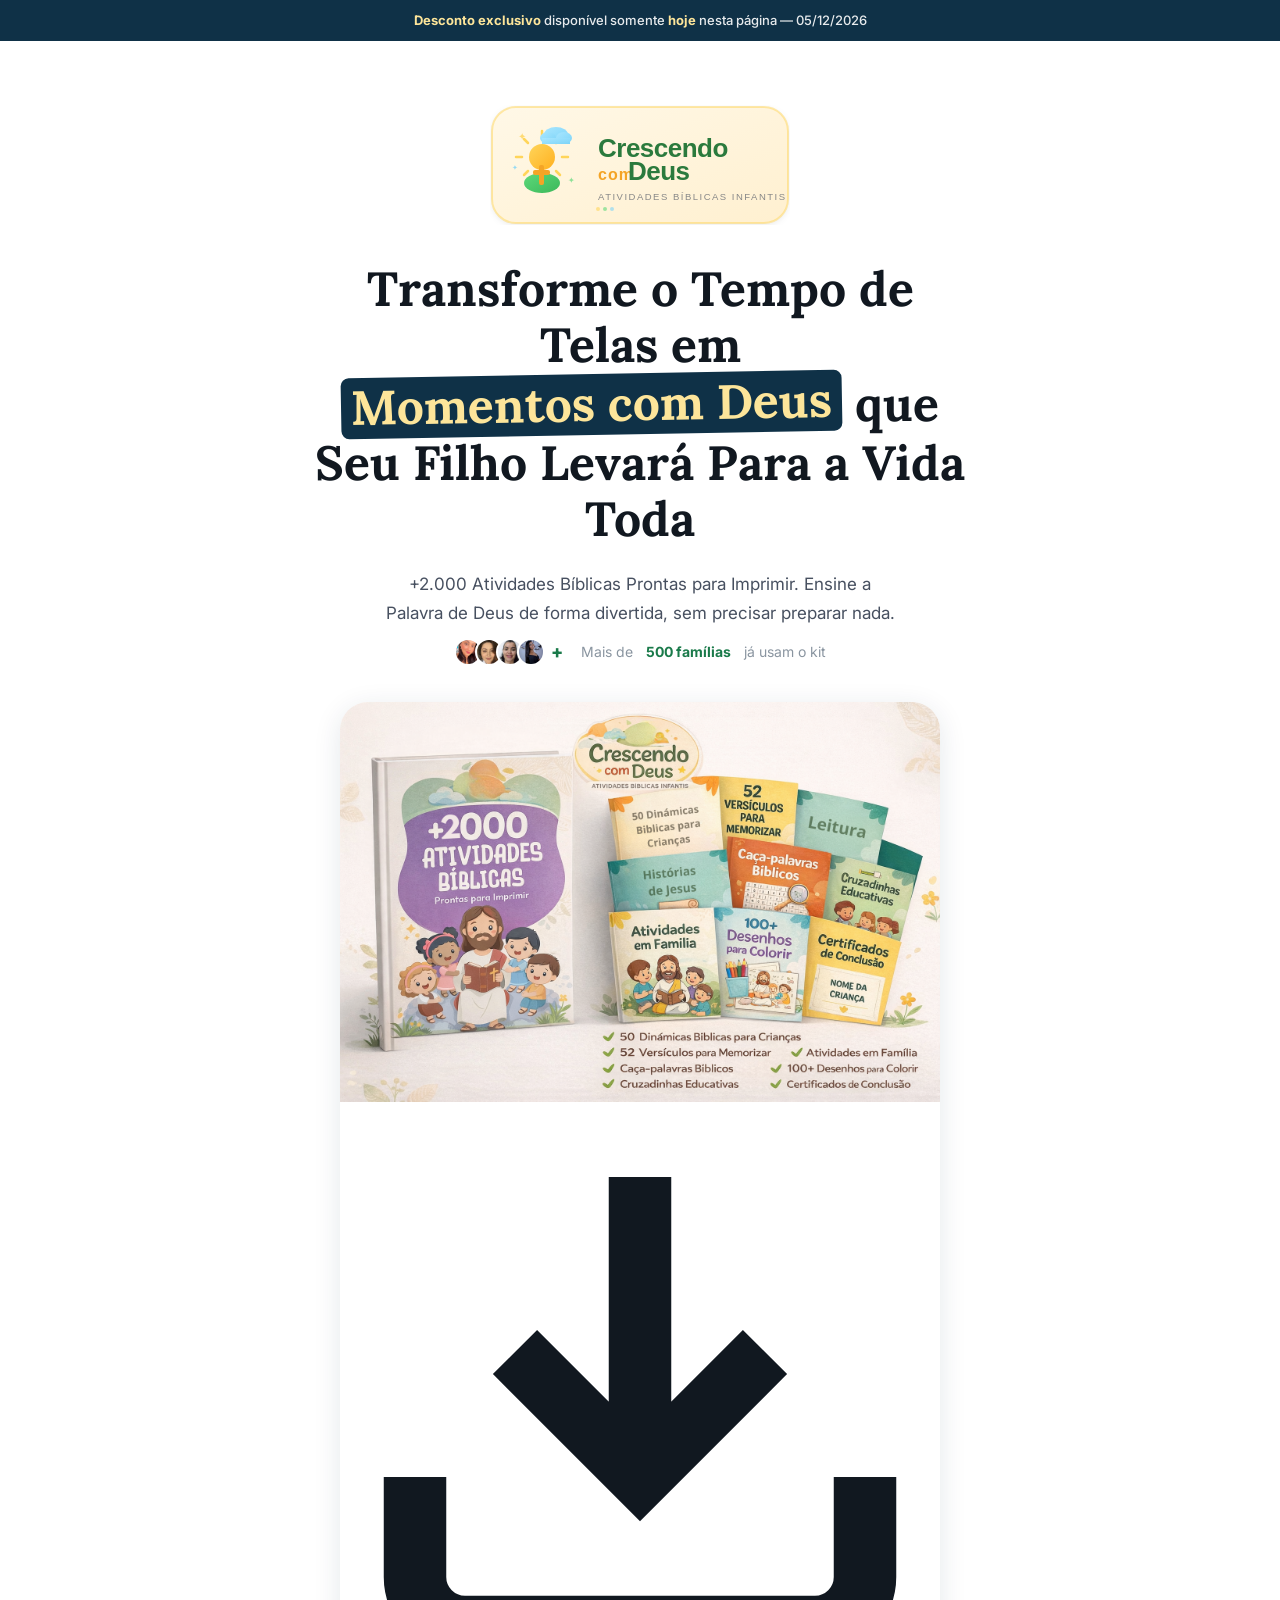
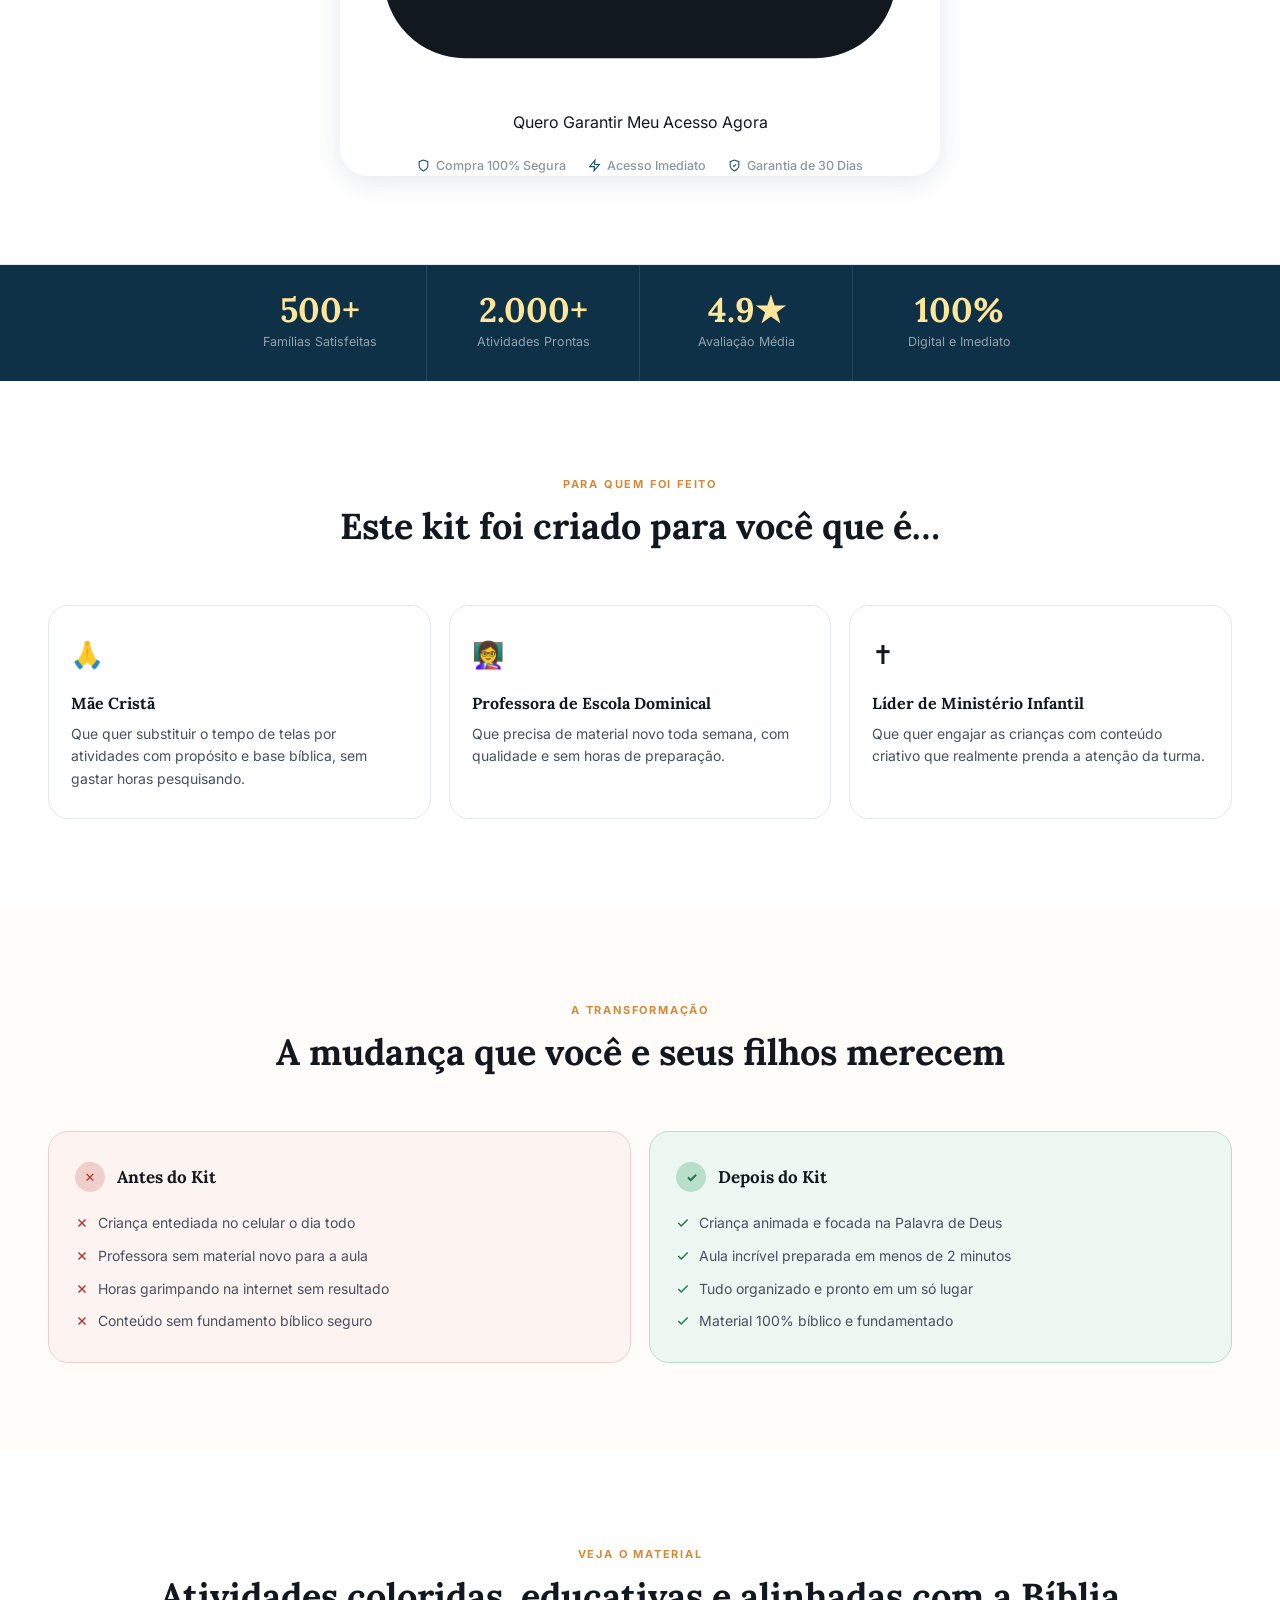
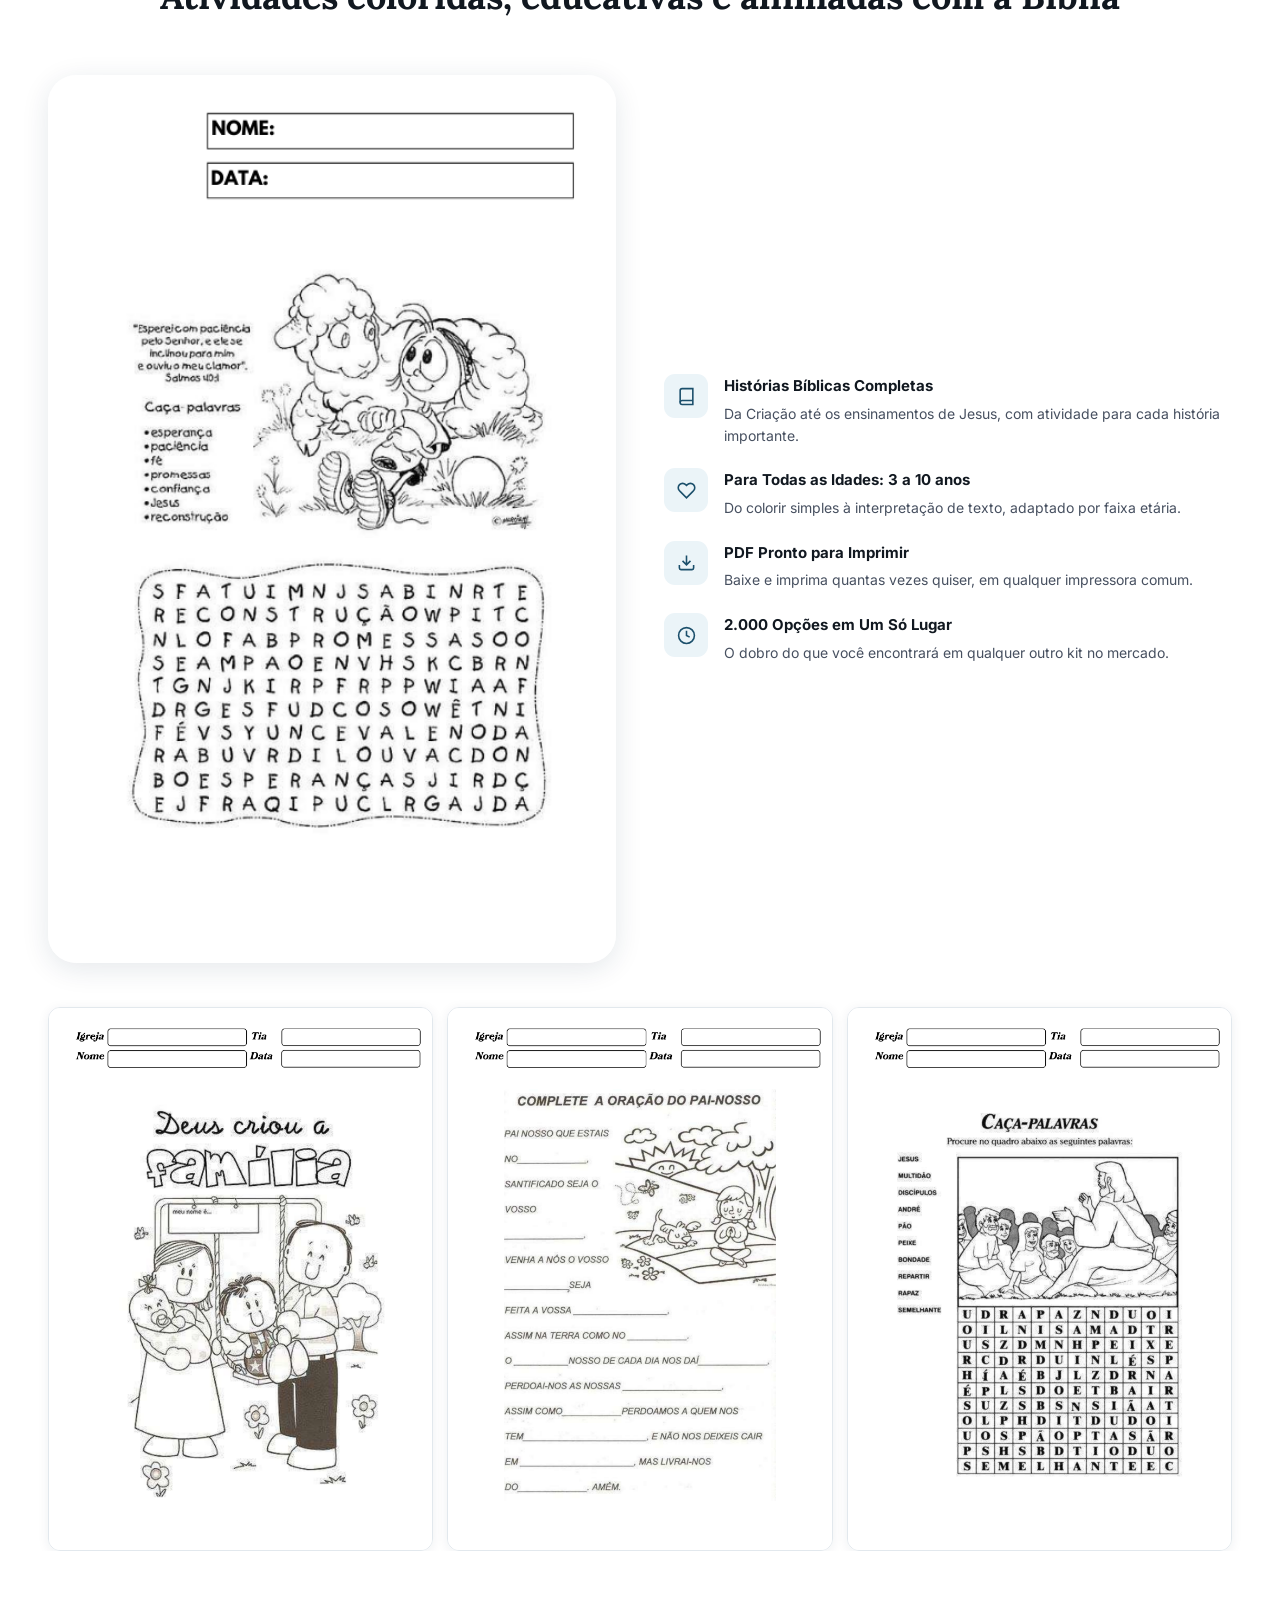
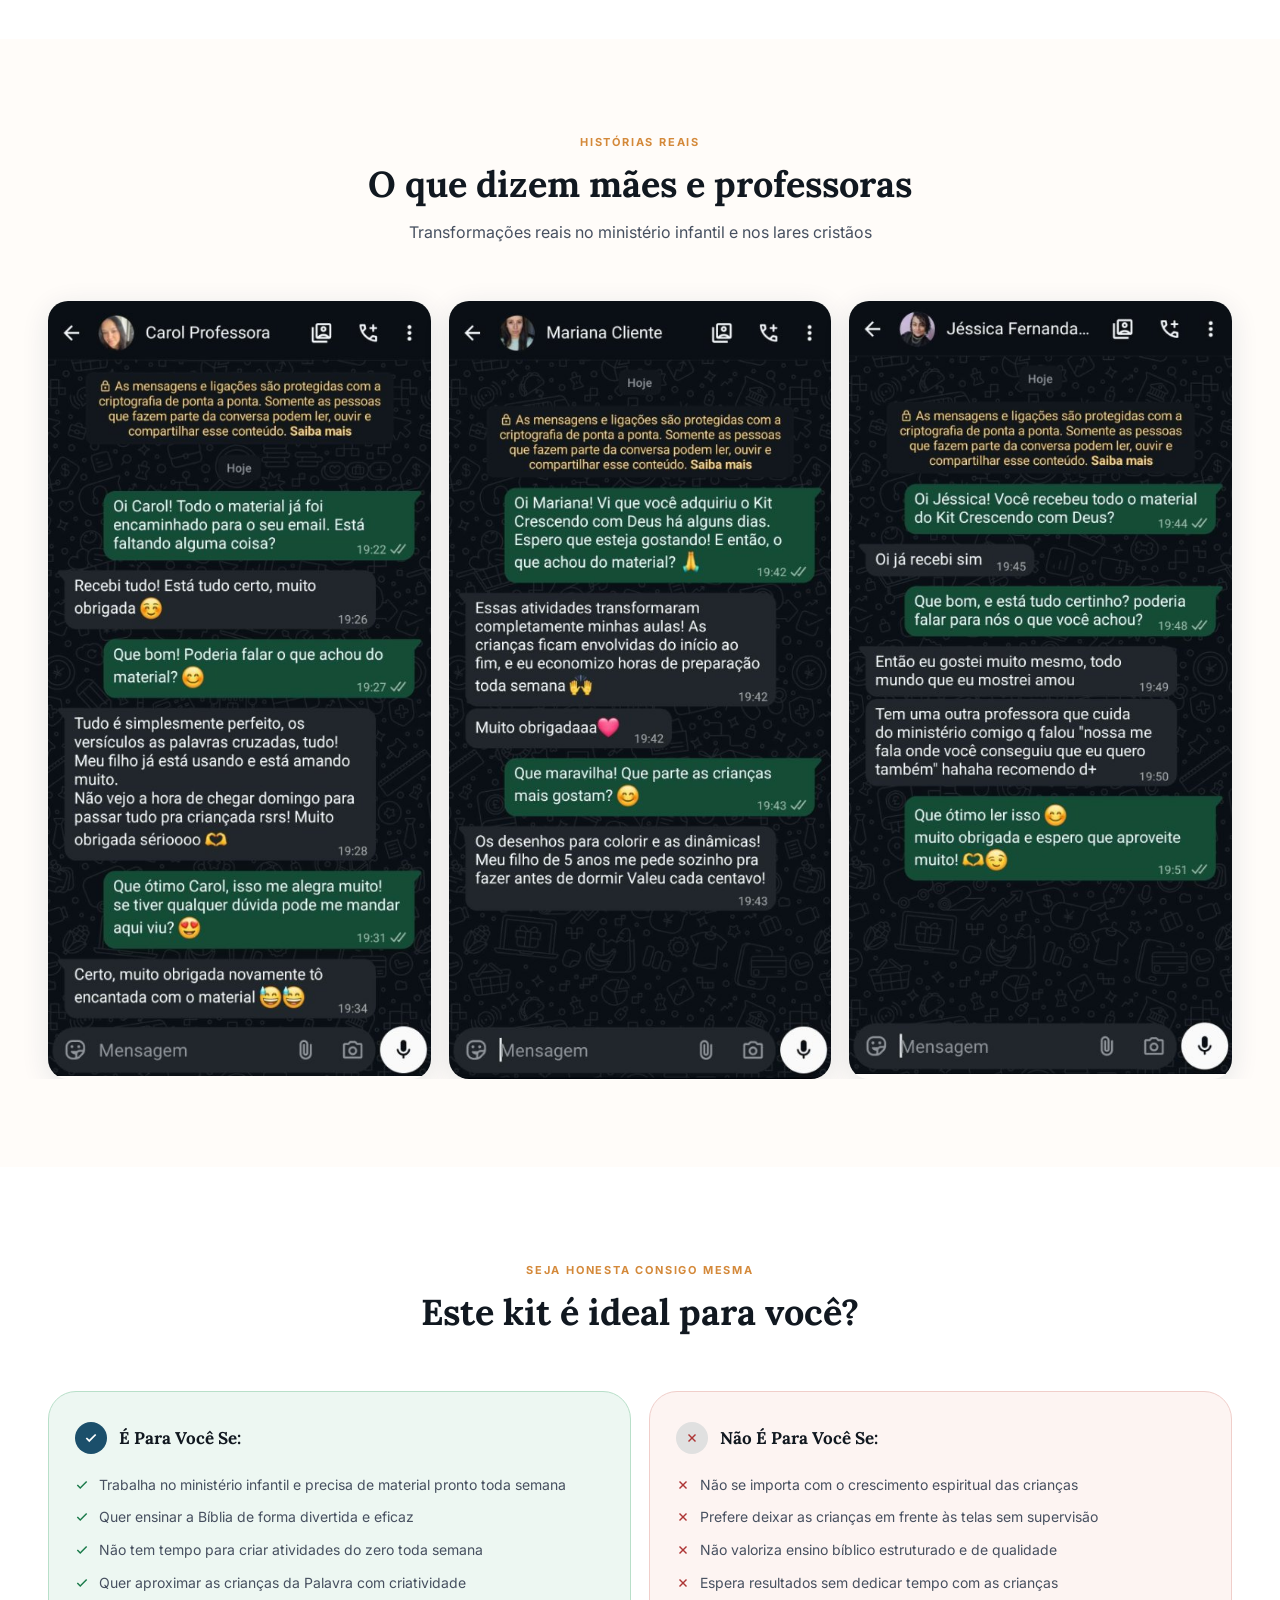
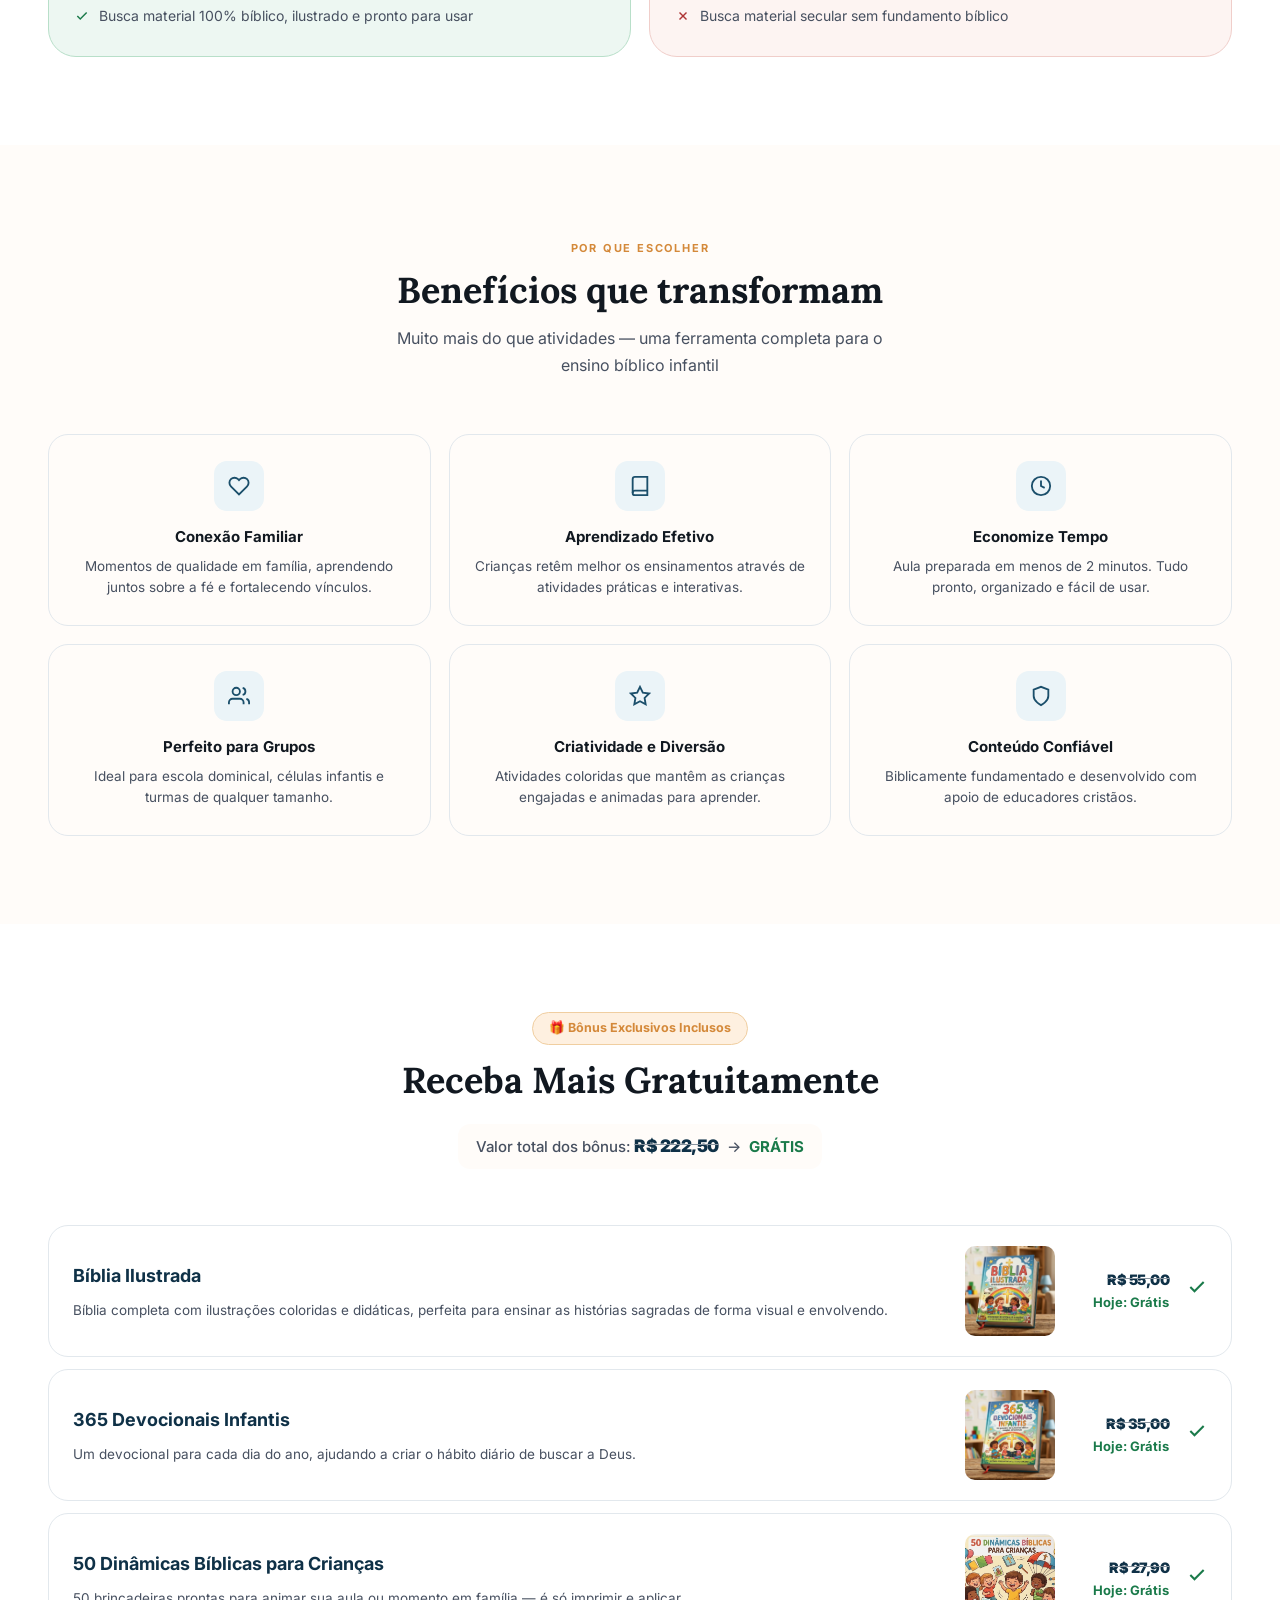
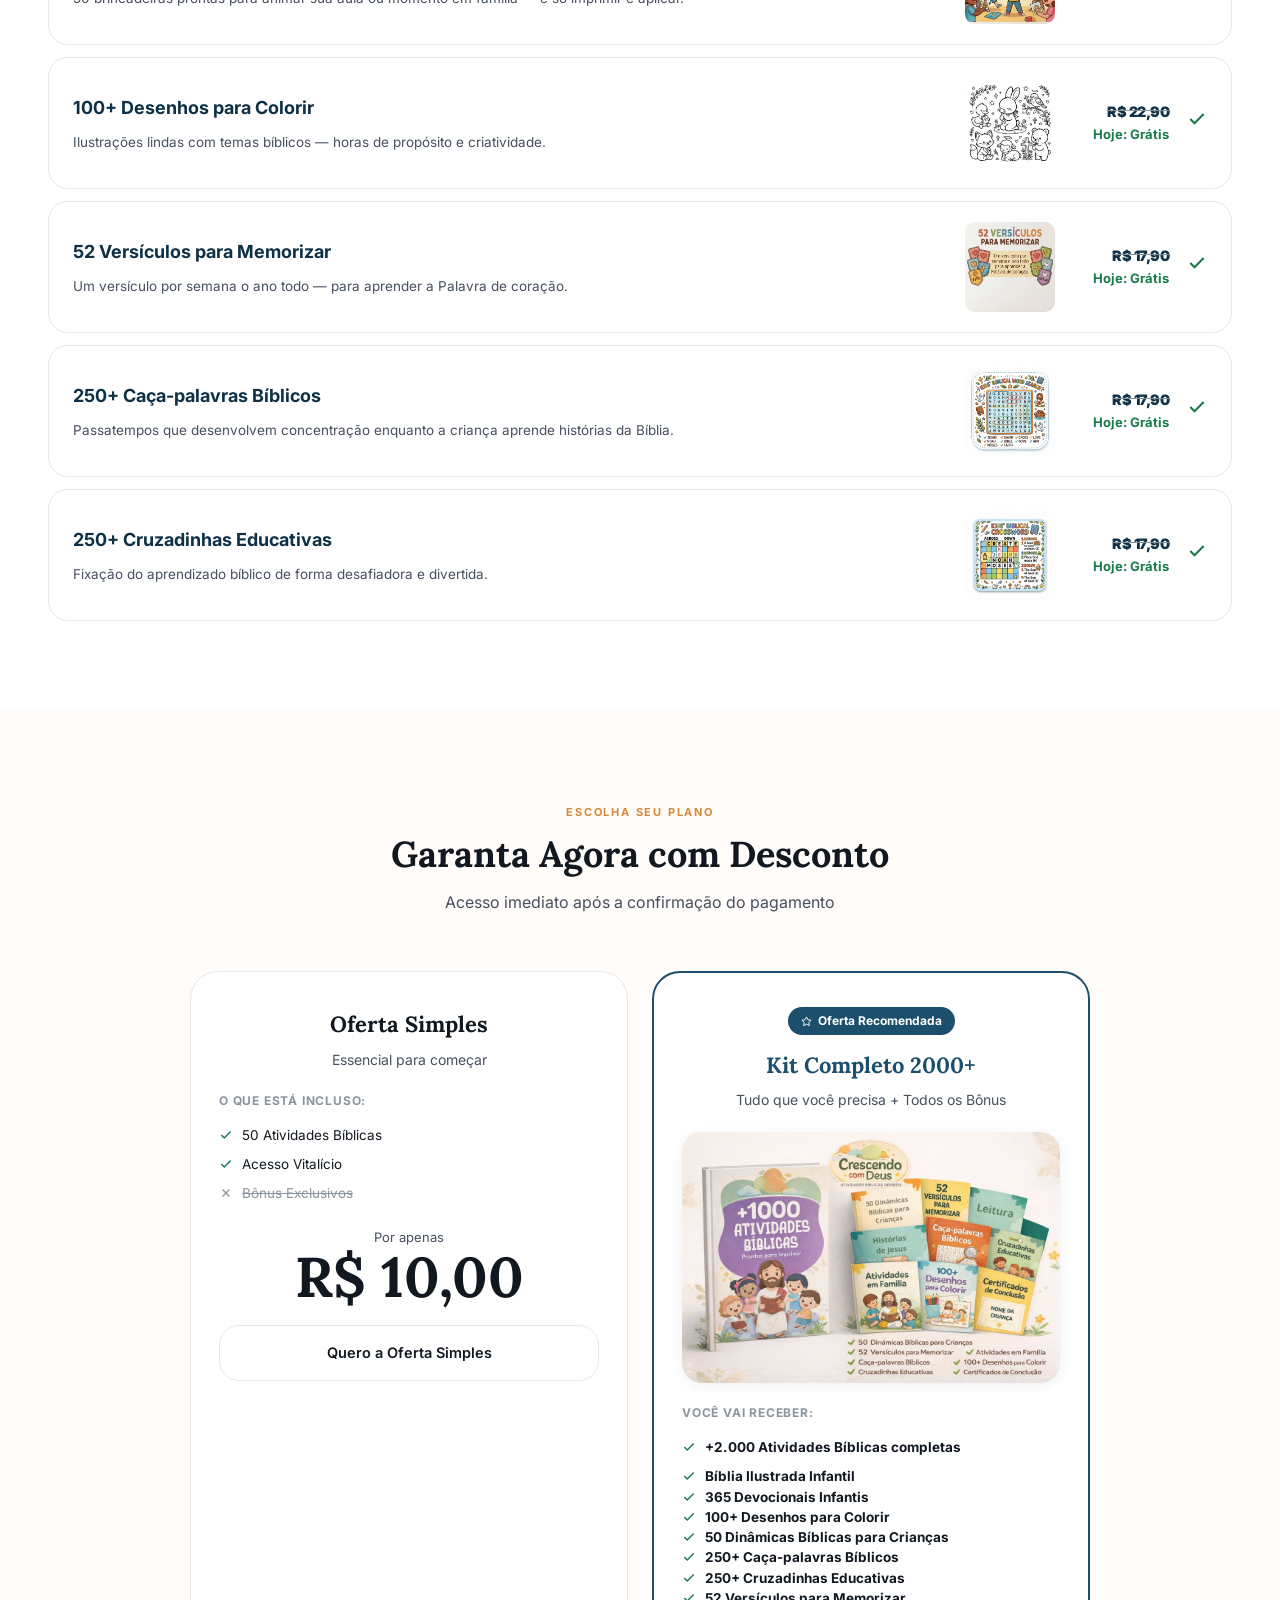
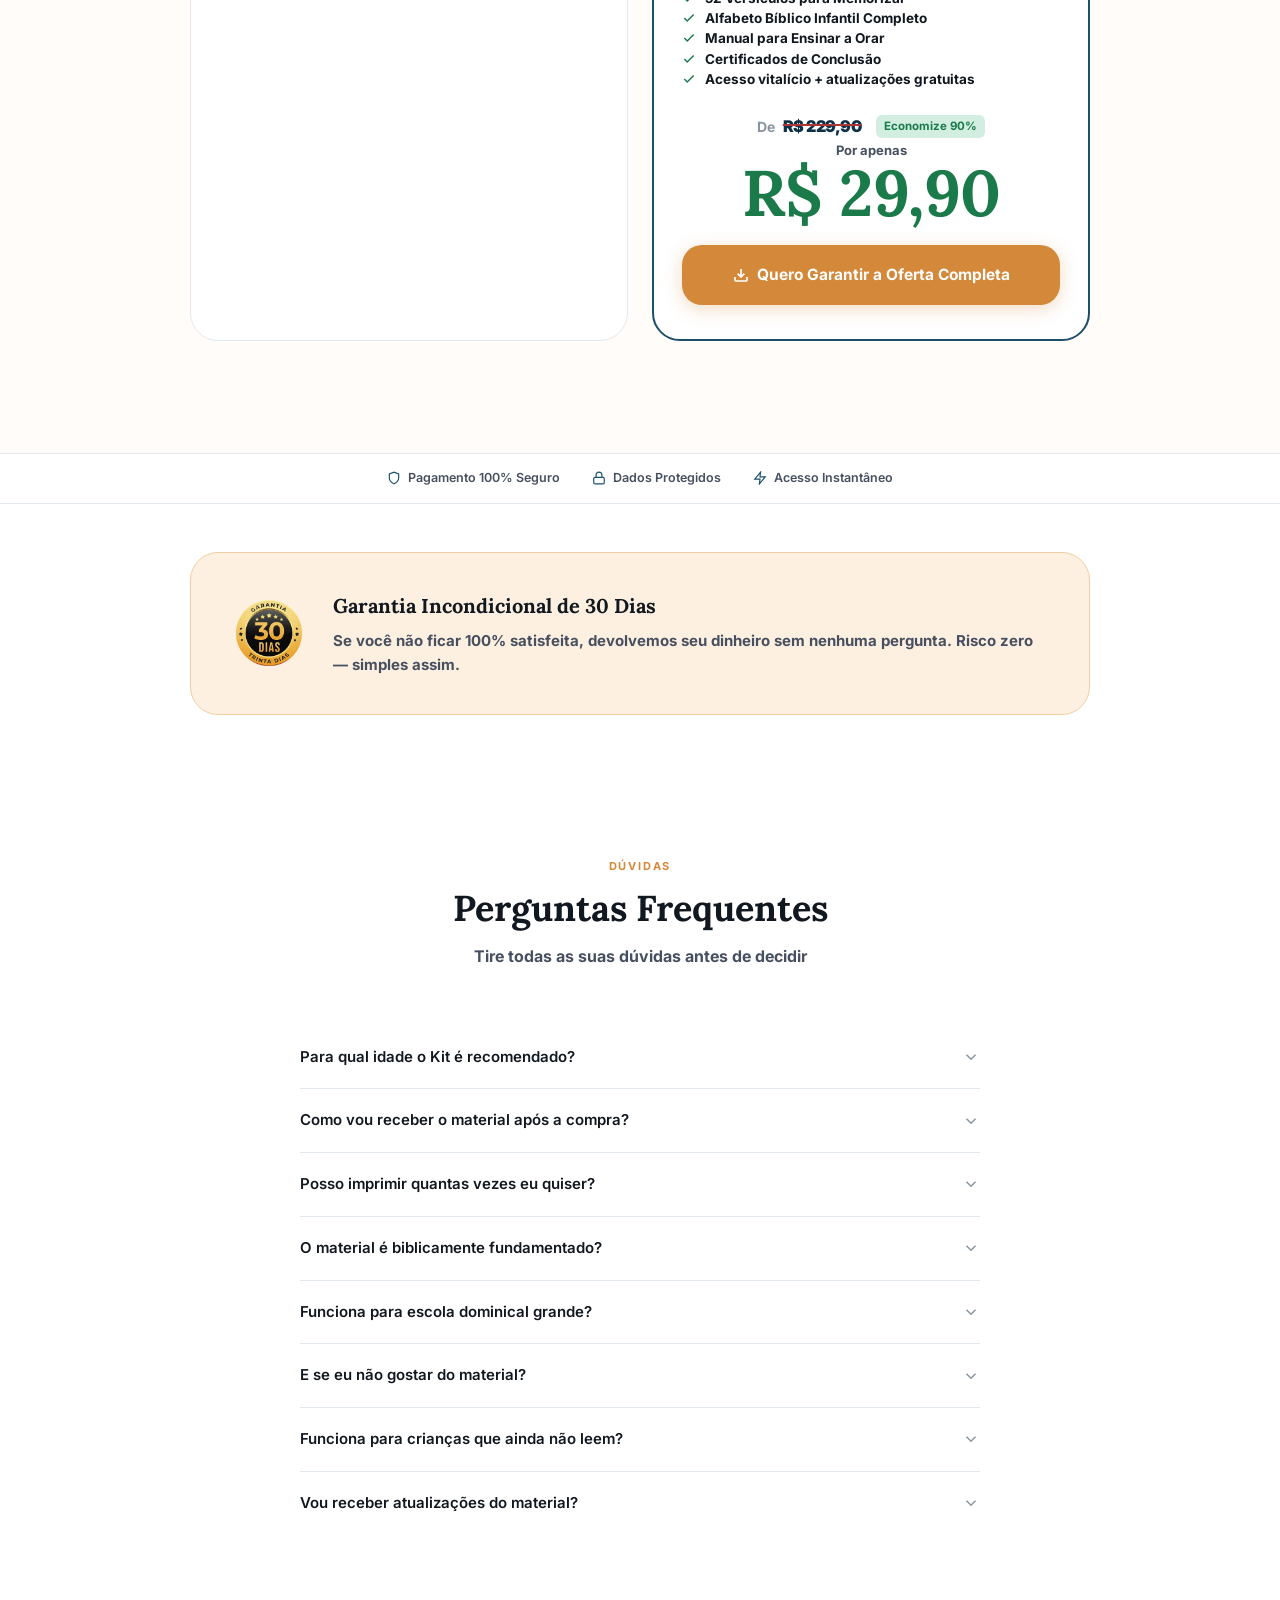
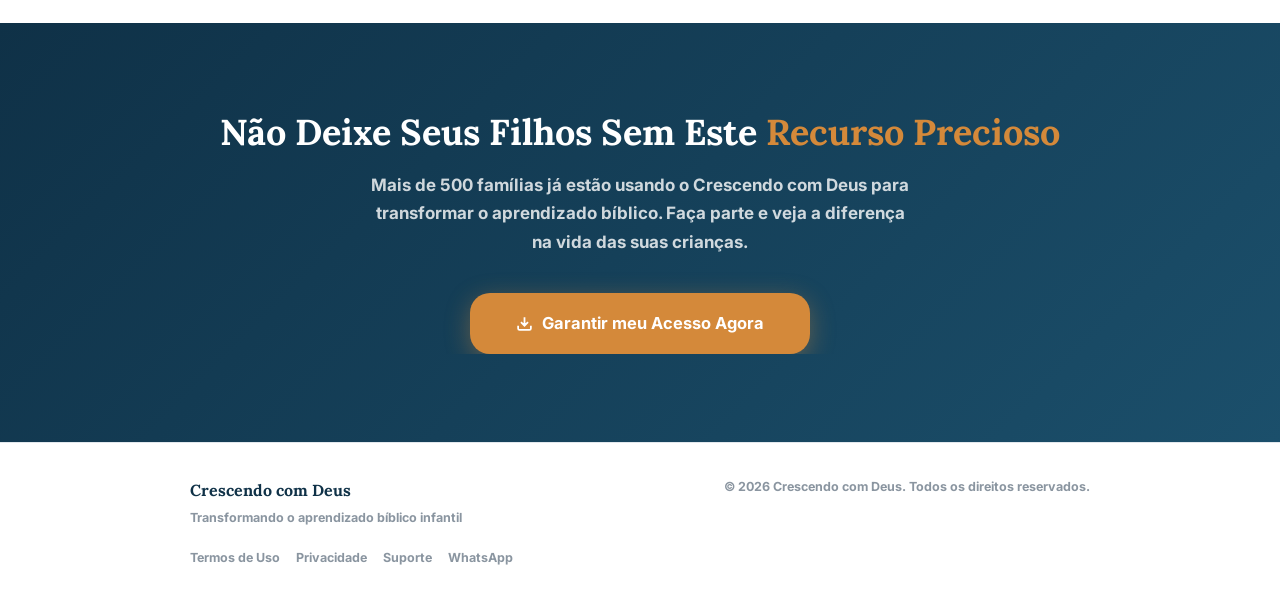
==== index.html @ 59bba9f1 "Update index.html" ====
<!DOCTYPE html>
<html lang="pt-BR">
<head>
<meta charset="UTF-8">
<meta name="viewport" content="width=device-width, initial-scale=1.0">
<title>Crescendo com Deus: +2.000 Atividades Bíblicas Infantis</title>
<link rel="icon" type="image/png" href="favicon.png">
<link href="https://fonts.googleapis.com/css2?family=Lora:wght@500;600;700&family=Inter:wght@400;500;600;700&display=swap" rel="stylesheet">
<style>
*, *::before, *::after { box-sizing: border-box; margin: 0; padding: 0; }
:root {
  --teal:       #1B4F6B;
  --teal-dk:    #0F3147;
  --teal-lt:    #EBF4F8;
  --teal-mid:   #2A6A8A;
  --amber:      #D4893A;
  --amber-lt:   #FFFAF5;
  --sand:       #FFFCF9;
  --white:      #FFFFFF;
  --ink:        #111820;
  --ink-mid:    #475060;
  --ink-light:  #8A95A0;
  --border:     #E2E8ED;
  --green-ok:   #1A7A4A;
  --red-no:     #AE3535;
  --r:          12px;
  --r-lg:       20px;
  --r-xl:       28px;
  --sh:         0 2px 12px rgba(15,49,71,.07);
  --sh-md:      0 6px 28px rgba(15,49,71,.11);
  --max:        900px;
  --serif:      'Lora', Georgia, serif;
  --sans:       'Inter', system-ui, sans-serif;
}
body { font-family: var(--sans); background: var(--sand); color: var(--ink); line-height: 1.65; -webkit-font-smoothing: antialiased; }
.wrap { max-width: var(--max); margin: 0 auto; padding: 0 24px; }

/* TOPBAR */
.topbar { background: var(--teal-dk); color: rgba(255,255,255,.9); text-align: center; padding: 10px 20px; font-size: 13px; font-weight: 500; }
.topbar b { color: #FDE59A; font-weight: 700; }

/* NAV */
.nav { background: var(--white); border-bottom: 1px solid var(--border); padding: 0 24px; display: flex; align-items: center; justify-content: center; height: 68px; }
.brand { display: flex; align-items: center; gap: 12px; }
.brand-logo { width: 46px; height: 46px; border-radius: 50%; overflow: hidden; flex-shrink: 0; }
.brand-logo img { width: 100%; height: 100%; object-fit: cover; }
.brand-name { font-family: var(--serif); font-size: 19px; font-weight: 700; color: var(--teal-dk); }
.brand-sub { font-size: 11px; color: var(--ink-light); margin-top: 1px; }

/* HERO */
.hero { background: var(--white); padding: 64px 24px 52px; text-align: center; border-bottom: 1px solid var(--border); }
.hero-logo { margin-bottom: 28px; }
.hero-logo img { width: 80px; height: 80px; border-radius: 50%; object-fit: cover; }
h1 { font-family: var(--serif); font-size: clamp(26px, 4vw, 48px); font-weight: 700; line-height: 1.18; max-width: 650px; margin: 0 auto 22px; color: var(--ink); }
h1 em { font-style: normal; color: var(--teal); }
.hero-desc { font-size: 17px; color: var(--ink-mid); max-width: 520px; margin: 0 auto 10px; line-height: 1.7; }
.hero-proof { display: flex; align-items: center; justify-content: center; gap: 10px; margin-bottom: 36px; font-size: 14px; color: var(--ink-light); }
.proof-faces { display: flex; }
.proof-face { width: 28px; height: 28px; border-radius: 50%; background: var(--teal-lt); border: 2px solid var(--white); font-size: 13px; display: flex; align-items: center; justify-content: center; margin-left: -7px; }
.proof-face:first-child { margin-left: 0; }
.hero-mockup { max-width: 600px; margin: 0 auto 36px; border-radius: var(--r-xl); overflow: hidden; box-shadow: var(--sh-md); transition: transform 0.3s ease, box-shadow 0.3s ease; }
.hero-mockup img { width: 100%; height: auto; display: block; }
.btn-cta { display: inline-flex; align-items: center; justify-content: center; gap: 9px; background: var(--amber); color: var(--white); font-family: var(--sans); font-weight: 700; font-size: 16.5px; padding: 17px 42px; border-radius: var(--r-lg); border: none; cursor: pointer; text-decoration: none; transition: all .18s; box-shadow: 0 6px 22px rgba(212,137,58,.38); }
.btn-cta:hover { background: #BF7A32; transform: translateY(-2px); }
.btn-cta svg { width: 17px; }
.hero-trust { display: flex; align-items: center; justify-content: center; gap: 22px; flex-wrap: wrap; margin-top: 20px; }
.trust-item { display: flex; align-items: center; gap: 6px; font-size: 12.5px; color: var(--ink-light); font-weight: 500; }
.trust-item svg { width: 13px; color: var(--teal); }

/* STATS */
.stats-bar { background: var(--teal-dk); }
.stats-inner { max-width: var(--max); margin: 0 auto; padding: 0 24px; display: grid; grid-template-columns: repeat(4,1fr); }
@media(max-width:580px){ .stats-inner { grid-template-columns: repeat(2,1fr); } }
.stat { text-align: center; padding: 28px 12px; border-right: 1px solid rgba(255,255,255,.1); }
.stat:last-child { border: none; }
.stat-n { font-family: var(--serif); font-size: 34px; font-weight: 700; color: #FDE59A; line-height: 1; }
.stat-l { font-size: 12.5px; color: rgba(255,255,255,.55); margin-top: 5px; }

/* SECTIONS */
.sec { padding: 88px 24px; }
.sec-alt { background: var(--white); }
.sec-head { text-align: center; margin-bottom: 56px; }
.eyebrow { display: inline-block; font-size: 11px; font-weight: 700; letter-spacing: 1.8px; text-transform: uppercase; color: var(--amber); margin-bottom: 12px; }
h2 { font-family: var(--serif); font-size: clamp(22px, 3.2vw, 36px); font-weight: 700; line-height: 1.22; color: var(--ink); margin-bottom: 12px; }
.sec-sub { font-size: 16px; color: var(--ink-mid); max-width: 500px; margin: 0 auto; line-height: 1.65; }

/* AUDIENCE */
.audience { display: grid; grid-template-columns: repeat(3,1fr); gap: 18px; }
@media(max-width:680px){ .audience { grid-template-columns: 1fr; } }
.aud-card { background: var(--sand); border: 1.5px solid var(--border); border-radius: var(--r-lg); padding: 28px 22px; transition: box-shadow 0.3s ease, border-color 0.3s ease, transform 0.3s ease; }
.sec-alt .aud-card { background: var(--white); }
.aud-card:hover { box-shadow: var(--sh-md); border-color: #C5D9E4; }
.aud-emoji { font-size: 26px; margin-bottom: 13px; }
.aud-title { font-family: var(--serif); font-size: 16px; font-weight: 700; margin-bottom: 7px; }
.aud-desc { font-size: 14px; color: var(--ink-mid); line-height: 1.6; }

/* BEFORE/AFTER */
.before-after { display: grid; grid-template-columns: 1fr 1fr; gap: 18px; }
@media(max-width:640px){ .before-after { grid-template-columns: 1fr; } }
.ba-card { border-radius: var(--r-lg); padding: 30px 26px; transition: transform 0.3s ease, box-shadow 0.3s ease; }
.ba-before { background: #FDF4F2; border: 1.5px solid #F0CECA; }
.ba-after  { background: #EDF7F2; border: 1.5px solid #B8DFC9; }
.ba-head { display: flex; align-items: center; gap: 12px; margin-bottom: 20px; }
.ba-dot { width: 30px; height: 30px; border-radius: 50%; display: flex; align-items: center; justify-content: center; font-size: 13px; font-weight: 800; }
.ba-dot.b { background: #F0CECA; color: var(--red-no); }
.ba-dot.a { background: #B8DFC9; color: var(--green-ok); }
.ba-title { font-family: var(--serif); font-size: 17px; font-weight: 700; }
.ba-list { list-style: none; display: flex; flex-direction: column; gap: 11px; }
.ba-list li { display: flex; align-items: flex-start; gap: 9px; font-size: 14px; color: var(--ink-mid); line-height: 1.55; }
.ba-list li svg { width: 14px; flex-shrink: 0; margin-top: 4px; }

/* EXAMPLES */
.examples-split { display: grid; grid-template-columns: 1fr 1fr; gap: 48px; align-items: center; }
@media(max-width:680px){ .examples-split { grid-template-columns: 1fr; gap: 32px; } }
.ex-img { border-radius: var(--r-xl); overflow: hidden; box-shadow: var(--sh-md); }
.ex-img img { width: 100%; height: auto; display: block; }
.features { display: flex; flex-direction: column; gap: 22px; }
.feat { display: flex; gap: 16px; align-items: flex-start; }
.feat-icon { width: 44px; height: 44px; border-radius: 11px; background: var(--teal-lt); flex-shrink: 0; display: flex; align-items: center; justify-content: center; }
.feat-icon svg { width: 19px; color: var(--teal); }
.feat-title { font-weight: 700; font-size: 15px; margin-bottom: 4px; color: var(--ink); }
.feat-desc { font-size: 14px; color: var(--ink-mid); line-height: 1.55; }
.previews { display: grid; grid-template-columns: repeat(3,1fr); gap: 14px; margin-top: 44px; }
@media(max-width:580px){ .previews { grid-template-columns: 1fr; } }
.prev-card { border-radius: var(--r); overflow: hidden; border: 1px solid var(--border); box-shadow: var(--sh); }
.prev-card img { width: 100%; height: auto; display: block; }

/* DEPOIMENTOS */
.tgrid { display: grid; grid-template-columns: repeat(3,1fr); gap: 18px; }
@media(max-width:700px){ .tgrid { grid-template-columns: 1fr; } }
.tcell { border-radius: var(--r-lg); overflow: hidden; box-shadow: var(--sh-md); }
.tcell img { width: 100%; height: auto; display: block; }

/* FOR WHO */
.who-grid { display: grid; grid-template-columns: 1fr 1fr; gap: 18px; }
@media(max-width:640px){ .who-grid { grid-template-columns: 1fr; } }
.who-card { border-radius: var(--r-xl); padding: 30px 26px; transition: transform 0.3s ease, box-shadow 0.3s ease; }
.who-yes { background: #EDF7F2; border: 1.5px solid #B8DFC9; }
.who-no  { background: #FDF4F2; border: 1.5px solid #F0CECA; }
.who-badge.no { background: #F0CECA; }
.who-badge.no svg { color: var(--red-no) !important; stroke: var(--red-no) !important; fill: none; }
.fq-ans { display: none; padding: 10px 0 0 0; font-size: 14.5px; color: var(--ink-mid); line-height: 1.6; }
.fq.active .fq-ans { display: block; }
.fq.active svg { transform: rotate(180deg); }
.fq svg { transition: transform 0.3s ease; }
.who-head { display: flex; align-items: center; gap: 12px; margin-bottom: 20px; }
.who-badge { width: 32px; height: 32px; border-radius: 50%; display: flex; align-items: center; justify-content: center; flex-shrink: 0; }
.who-badge.yes { background: var(--teal); }
.who-badge.yes svg { color: #fff; width: 14px; }
.who-badge.no { background: #E0E0E0; }
.who-badge.no svg { color: #999; width: 14px; }
.who-title { font-family: var(--serif); font-weight: 700; font-size: 17px; }
.who-list { list-style: none; display: flex; flex-direction: column; gap: 11px; }
.who-list li { display: flex; align-items: flex-start; gap: 10px; font-size: 14px; color: var(--ink-mid); line-height: 1.55; }
.who-list li svg { width: 14px; flex-shrink: 0; margin-top: 4px; }
.who-yes .who-list li svg { stroke: #1A7A4A !important; }
.who-no .who-list li svg { stroke: #AE3535 !important; }

/* BENEFITS */
.benefits { display: grid; grid-template-columns: repeat(3,1fr); gap: 18px; }
@media(max-width:700px){ .benefits { grid-template-columns: 1fr; } }
.bcard { background: var(--sand); border: 1.5px solid var(--border); border-radius: var(--r-lg); padding: 26px 22px; text-align: center; transition: box-shadow 0.3s ease, transform 0.3s ease; }
.sec-alt .bcard { background: var(--white); }
.bcard:hover { box-shadow: var(--sh-md); }
.bicon { width: 50px; height: 50px; border-radius: 13px; background: var(--teal-lt); margin: 0 auto 14px; display: flex; align-items: center; justify-content: center; }
.bicon svg { width: 22px; color: var(--teal); }
.btitle { font-weight: 700; font-size: 15px; margin-bottom: 6px; }
.bdesc { font-size: 13.5px; color: var(--ink-mid); line-height: 1.6; }

/* BONUS */
.bonus-header-tag { display: table; margin: 0 auto 14px; background: #FEF0E0; border: 1.5px solid #F0CEA0; border-radius: 100px; padding: 5px 16px; font-size: 12.5px; font-weight: 700; color: var(--amber); }
.bonus-total { background: var(--sand); border-radius: var(--r); padding: 8px 18px; display: inline-block; font-size: 15px; font-weight: 500; color: var(--ink-mid); margin-top: 10px; }
.bonus-total s { color: var(--ink-light); }
.bonus-total strong { color: var(--green-ok); font-weight: 700; }
.blist { display: flex; flex-direction: column; gap: 12px; margin-top: 40px; }
.brow { background: var(--white); border: 1.5px solid var(--border); border-radius: var(--r-lg); padding: 20px 24px; display: grid; grid-template-columns: 1fr 110px auto auto; gap: 18px; align-items: center; transition: box-shadow .18s; }
.brow:hover { box-shadow: var(--sh); }
@media(max-width:740px){
  .headline{font-size:32px;}
  .subheadline{font-size:18px;}
  .bcard{grid-template-columns:1fr;text-align:center;}
  .bicon{margin:0 auto 15px;}
  .brow{grid-template-columns:1fr; display:flex; flex-direction:column; gap:20px; text-align:center;}
  .b-img-col { display: block; width: 100%; max-width: 240px; margin: 0 auto; }
  .pricing{grid-template-columns:1fr; gap: 32px; padding-bottom: 40px;}
  .tgrid{grid-template-columns:1fr;}
}
.bnum { width: 48px; height: 48px; border-radius: 12px; background: var(--teal); display: flex; align-items: center; justify-content: center; font-family: var(--serif); font-size: 19px; font-weight: 700; color: #fff; flex-shrink: 0; }
.btrow-title { font-weight: 700; font-size: 18px; margin-bottom: 8px; color: var(--teal-dk); }
.btrow-desc { font-size: 13.5px; color: var(--ink-mid); }
.b-img-col { width: 90px; height: 90px; border-radius: 10px; overflow: hidden; flex-shrink: 0; }
.b-img-col img { width: 100%; height: 100%; object-fit: cover; }
.b-price-col { text-align: right; }
.b-old { font-size: 12.5px; color: var(--ink-light); text-decoration: line-through; }
.b-now { font-size: 13px; font-weight: 700; color: var(--green-ok); }
.b-chk-col svg { width: 20px; color: var(--green-ok); }

/* PRICING */
.pricing-title { text-align: center; }
.pricing { display: grid; grid-template-columns: repeat(2, 1fr); gap: 24px; margin-top: 48px; max-width: 900px; margin-left: auto; margin-right: auto; align-items: stretch; }
.pcard { background: var(--white); border: 1.5px solid var(--border); border-radius: var(--r-xl); padding: 34px 28px; }
.pcard.featured { border: 2px solid var(--teal); }
.plan-badge { display: inline-flex; align-items: center; gap: 6px; background: var(--teal); color: #fff; font-size: 12px; font-weight: 700; padding: 4px 13px; border-radius: 100px; margin-bottom: 12px; }
.plan-badge svg { width: 11px; }
.plan-name { font-family: var(--serif); font-size: 22px; font-weight: 700; margin-bottom: 5px; }
.plan-name.teal { color: var(--teal); }
.plan-sub { font-size: 14px; color: var(--ink-mid); margin-bottom: 20px; }
.plan-mockup { width: 100%; border-radius: var(--r-lg); overflow: hidden; margin-bottom: 20px; box-shadow: var(--sh); }
.plan-mockup img { width: 100%; height: auto; display: block; }
.plan-includes { font-size: 12px; font-weight: 700; color: var(--ink-light); text-transform: uppercase; letter-spacing: .8px; margin-bottom: 14px; }
.plan-feats { list-style: none; display: flex; flex-direction: column; gap: 9px; margin-bottom: 24px; }
.plan-feats li { display: flex; align-items: flex-start; gap: 9px; font-size: 13.5px; line-height: 1.5; }
.plan-feats li svg { width: 14px; color: #1A7A4A; flex-shrink: 0; margin-top: 3px; }
.plan-price-area { margin-bottom: 20px; text-align: center; }
.plan-was { font-size: 14px; color: var(--ink-light); display: flex; align-items: center; justify-content: center; gap: 8px; } .plan-was-price { text-decoration: line-through; text-decoration-color: var(--red-no); text-decoration-thickness: 2px; }
.plan-save { text-decoration: none; background: #D1EEE0; color: var(--green-ok); font-size: 11.5px; font-weight: 700; padding: 2px 8px; border-radius: 6px; margin-left: 7px; vertical-align: middle; }
.plan-cta-label { font-size: 13px; color: var(--ink-mid); }
.plan-amount { font-family: var(--serif); font-size: 56px; font-weight: 700; line-height: 1; color: var(--ink); }
.plan-amount.teal { color: var(--green-ok); }
.btn-featured { width: 100%; background: var(--amber); color: #fff; font-family: var(--sans); font-weight: 700; font-size: 15.5px; padding: 17px 22px; border-radius: var(--r-lg); border: none; cursor: pointer; text-decoration: none; display: flex; align-items: center; justify-content: center; gap: 8px; transition: all .18s; box-shadow: 0 4px 18px rgba(212,137,58,.3); }
.btn-featured:hover { background: #BF7A32; transform: translateY(-2px); }
.btn-basic { width: 100%; background: transparent; color: var(--ink); font-family: var(--sans); font-weight: 600; font-size: 14.5px; padding: 15px 22px; border-radius: var(--r-lg); border: 1.5px solid var(--border); cursor: pointer; text-decoration: none; display: flex; align-items: center; justify-content: center; gap: 8px; transition: border-color .18s; text-align: center; }
.btn-basic:hover { border-color: var(--teal); }

/* GARANTIA */
.gcard { max-width: var(--max); margin: 0 auto; background: #FEF0E0; border: 1.5px solid #F0CEA0; border-radius: var(--r-xl); padding: 36px 40px; display: flex; gap: 26px; align-items: center; }
@media(max-width:600px){ .gcard { flex-direction: column; text-align: center; } }
.g-seal { width: 76px; height: 76px; border-radius: 50%; background: var(--white); border: 3px solid var(--amber); flex-shrink: 0; display: flex; align-items: center; justify-content: center; }
.g-seal svg { width: 32px; color: var(--amber); }
.g-title { font-family: var(--serif); font-size: 20px; font-weight: 700; margin-bottom: 7px; }
.g-desc { font-size: 15px; color: var(--ink-mid); line-height: 1.65; }

/* MICRO TRUST */
.micro-trust { border-top: 1px solid var(--border); border-bottom: 1px solid var(--border); background: var(--white); padding: 14px 24px; display: flex; justify-content: center; gap: 32px; flex-wrap: wrap; }
.mt { display: flex; align-items: center; gap: 7px; font-size: 12.5px; font-weight: 600; color: var(--ink-mid); }
.mt svg { width: 14px; color: var(--teal); }

/* FAQ */
.faq { max-width: 680px; margin: 0 auto; }
.fq { border-bottom: 1px solid var(--border); padding: 19px 0; display: flex; flex-direction: column; cursor: pointer; } .fq-header { display: flex; justify-content: space-between; align-items: center; gap: 16px; width: 100%; }
.fq:last-child { border: none; }
.fq-q { font-weight: 600; font-size: 15px; }
.fq svg { width: 18px; color: var(--ink-light); flex-shrink: 0; }

/* CTA FINAL */
.cta-banner { background: linear-gradient(135deg, var(--teal-dk) 0%, var(--teal) 100%); padding: 88px 24px; text-align: center; }
.cta-banner h2 { color: #fff; }
.cta-banner h2 em { font-style: normal; color: var(--amber); }
.cta-banner p { color: rgba(255,255,255,.8); font-size: 17px; max-width: 540px; margin: 16px auto 36px; line-height: 1.7; }
.btn-cta-gold { display: inline-flex; align-items: center; gap: 9px; background: var(--amber); color: #fff; font-family: var(--sans); font-weight: 700; font-size: 16.5px; padding: 17px 46px; border-radius: var(--r-lg); text-decoration: none; transition: all .18s; box-shadow: 0 6px 24px rgba(212,137,58,.4); }
.btn-cta-gold:hover { background: #BF7A32; transform: translateY(-2px); }

/* FOOTER */
footer { background: var(--white); border-top: 1px solid var(--border); padding: 34px 24px; }
.foot-inner { max-width: var(--max); margin: 0 auto; display: flex; justify-content: space-between; align-items: flex-start; flex-wrap: wrap; gap: 20px; }
.foot-brand { font-family: var(--serif); font-size: 16px; font-weight: 700; color: var(--teal-dk); margin-bottom: 4px; }
.foot-tag { font-size: 12.5px; color: var(--ink-light); }
.foot-links { display: flex; gap: 16px; flex-wrap: wrap; }
.foot-links a { font-size: 12.5px; color: var(--ink-light); text-decoration: none; }
.foot-links a:hover { color: var(--teal); }
.foot-copy { font-size: 12.5px; color: var(--ink-light); }
@media(max-width:480px) { .hero { padding: 44px 16px 36px; } .sec { padding: 60px 16px; } h1 { font-size: 24px; } }

.ex-img img, .prev-card img, .b-img-col img, .hero-mockup img, .tcell img {
  transition: transform 0.4s ease;
}
.ex-img img:hover, .prev-card img:hover, .b-img-col img:hover, .hero-mockup img:hover, .tcell img:hover {
  transform: translateX(8px) scale(1.02);
}
strong.price-highlight {
  color: var(--teal-dk);
  font-weight: 900;
  font-size: 1.15em;
  letter-spacing: -0.5px;
}

@media(max-width: 740px) {
  .pricing {
    grid-template-columns: 1fr !important;
    gap: 0 !important;
    padding-bottom: 32px;
    overflow: visible !important;
  }
  /* Simples fica em cima (order 1), Premium embaixo (order 2) */
  .pcard { order: 1 !important; margin-bottom: 16px; }
  .pcard.featured {
    order: 2 !important;
    transform: scale(0.88);
    transform-origin: top center;
    margin-top: -8px;
    opacity: 0.92;
    margin-bottom: -32px;
  }
}

@media(max-width: 480px) {
  .hero { padding: 36px 16px 32px; }
  .sec { padding: 48px 16px; }
  h1 { font-size: 28px !important; }
  .hero-desc { font-size: 16px !important; }
  .proof-face { width: 36px !important; height: 36px !important; margin-left: -10px !important; }
  .hero-proof { font-size: 15px; flex-direction: column; gap: 6px; }
  .btn-cta, .btn-cta-gold { width: 100%; padding: 20px 24px; font-size: 18px; text-align: center; }
  .brow { padding: 16px; }
  .pcard { padding: 24px 18px; }
  .plan-amount { font-size: 42px !important; }
  .plan-mockup { max-height: 200px; overflow: hidden; }
}

.who-list li svg { color: var(--red-no) !important; stroke: var(--red-no) !important; }

.who-no .who-list li svg { color: var(--red-no) !important; stroke: var(--red-no) !important; }

.aud-card:hover, .ba-card:hover, .who-card:hover, .bcard:hover, .hero-mockup:hover {
  box-shadow: var(--sh-md);
  transform: translateY(-5px);
  border-color: #C5D9E4;
}

.aud-card, .ba-card, .who-card, .bcard, .hero-mockup, .tcard, .prev-card, .ex-img {
  transition: transform 0.3s ease, box-shadow 0.3s ease, border-color 0.3s ease !important;
}
.aud-card:hover, .ba-card:hover, .who-card:hover, .bcard:hover, .hero-mockup:hover, .tcard:hover {
  box-shadow: var(--sh-md) !important;
  transform: translateY(-5px) !important;
  border-color: #C5D9E4 !important;
}
/* Revert inner image hover inside previews/ex-img if the parent is already hovering to avoid double jump */
.ex-img img:hover, .prev-card img:hover, .hero-mockup img:hover, .tcell img:hover {
  transform: none !important;
}
.prev-card:hover, .ex-img:hover {
  transform: translateY(-5px) scale(1.02) !important;
  box-shadow: var(--sh-md) !important;
}

html, body {
  scroll-behavior: smooth;
  overflow-x: hidden;
  max-width: 100vw;
}
img, svg {
  max-width: 100%;
}
.wrap {
  width: 100%;
  max-width: 100vw;
  box-sizing: border-box;
  overflow: hidden;
}
</style>
<script>
    !function(f,b,e,v,n,t,s)
    {if(f.fbq)return;n=f.fbq=function(){n.callMethod?
    n.callMethod.apply(n,arguments):n.queue.push(arguments)};
    if(!f._fbq)f._fbq=n;n.push=n;n.loaded=!0;n.version='2.0';
    n.queue=[];t=b.createElement(e);t.async=!0;
    t.src=v;s=b.getElementsByTagName(e)[0];
    s.parentNode.insertBefore(t,s)}(window, document,'script',
    'https://connect.facebook.net/en_US/fbevents.js');
    fbq('init', '1423261069542248');
    fbq('track', 'PageView');
    </script>
    <noscript><img height="1" width="1" style="display:none"
    src="https://www.facebook.com/tr?id=1423261069542248&ev=PageView&noscript=1"
    /></noscript>
    
    <script>
        window.pixelId = "69ac9ea2d2280f217e7b0247";
        var a = document.createElement("script");
        a.setAttribute("async", "");
        a.setAttribute("defer", "");
        a.setAttribute("src", "https://cdn.utmify.com.br/scripts/pixel/pixel.js");
        document.head.appendChild(a);
    </script>
</head>
<body>

<div class="topbar">
  <b>Desconto exclusivo</b> disponível somente <b>hoje</b> nesta página&nbsp;—&nbsp;<span id="d"></span>
  <script>document.getElementById('d').textContent=new Date().toLocaleDateString('pt-BR');</script>
</div>

<section class="hero">
  <div class="hero-logo">
    <svg xmlns="http://www.w3.org/2000/svg" viewBox="0 0 300 120" width="300" height="120">
  <defs>
    <linearGradient id="bgGrad" x1="0%" y1="0%" x2="100%" y2="100%">
      <stop offset="0%" style="stop-color:#FFF8E7;stop-opacity:1" />
      <stop offset="100%" style="stop-color:#FFF0D0;stop-opacity:1" />
    </linearGradient>
    <linearGradient id="sunGrad" x1="0%" y1="0%" x2="100%" y2="100%">
      <stop offset="0%" style="stop-color:#FFD55A;stop-opacity:1" />
      <stop offset="100%" style="stop-color:#FFB020;stop-opacity:1" />
    </linearGradient>
    <linearGradient id="cloudGrad" x1="0%" y1="0%" x2="100%" y2="100%">
      <stop offset="0%" style="stop-color:#A8E6FF;stop-opacity:1" />
      <stop offset="100%" style="stop-color:#7DD4F8;stop-opacity:1" />
    </linearGradient>
    <linearGradient id="grassGrad" x1="0%" y1="0%" x2="100%" y2="100%">
      <stop offset="0%" style="stop-color:#5DD97A;stop-opacity:1" />
      <stop offset="100%" style="stop-color:#3CB85A;stop-opacity:1" />
    </linearGradient>
    <filter id="softShadow" x="-20%" y="-20%" width="140%" height="140%">
      <feDropShadow dx="0" dy="2" stdDeviation="3" flood-color="#00000015"/>
    </filter>
  </defs>
  <rect x="2" y="2" width="296" height="116" rx="24" ry="24" fill="url(#bgGrad)" filter="url(#softShadow)"/>
  <rect x="2" y="2" width="296" height="116" rx="24" ry="24" fill="none" stroke="#FFD55A" stroke-width="2" stroke-opacity="0.5"/>
  <g transform="translate(52, 52)">
    <line x1="0" y1="-26" x2="0" y2="-20" stroke="#FFD55A" stroke-width="2.5" stroke-linecap="round"/>
    <line x1="0" y1="20" x2="0" y2="26" stroke="#FFD55A" stroke-width="2.5" stroke-linecap="round"/>
    <line x1="-26" y1="0" x2="-20" y2="0" stroke="#FFD55A" stroke-width="2.5" stroke-linecap="round"/>
    <line x1="20" y1="0" x2="26" y2="0" stroke="#FFD55A" stroke-width="2.5" stroke-linecap="round"/>
    <line x1="-18" y1="-18" x2="-14" y2="-14" stroke="#FFD55A" stroke-width="2.5" stroke-linecap="round"/>
    <line x1="14" y1="14" x2="18" y2="18" stroke="#FFD55A" stroke-width="2.5" stroke-linecap="round"/>
    <line x1="18" y1="-18" x2="14" y2="-14" stroke="#FFD55A" stroke-width="2.5" stroke-linecap="round"/>
    <line x1="-14" y1="14" x2="-18" y2="18" stroke="#FFD55A" stroke-width="2.5" stroke-linecap="round"/>
    <circle cx="0" cy="0" r="13" fill="url(#sunGrad)"/>
  </g>
  <g transform="translate(66, 30)">
    <ellipse cx="0" cy="0" rx="12" ry="8" fill="url(#cloudGrad)"/>
    <ellipse cx="-8" cy="3" rx="8" ry="6" fill="url(#cloudGrad)"/>
    <ellipse cx="8" cy="3" rx="8" ry="6" fill="url(#cloudGrad)"/>
    <rect x="-14" y="3" width="28" height="6" fill="url(#cloudGrad)"/>
  </g>
  <g transform="translate(38, 68)">
    <ellipse cx="14" cy="10" rx="18" ry="10" fill="url(#grassGrad)"/>
    <rect x="11" y="-8" width="5" height="20" rx="2" fill="#F4A426"/>
    <rect x="5" y="-3" width="17" height="5" rx="2" fill="#F4A426"/>
  </g>
  <text x="28" y="35" font-size="10" fill="#FFD55A" opacity="0.8">✦</text>
  <text x="78" y="78" font-size="8" fill="#5DD97A" opacity="0.7">✦</text>
  <text x="22" y="65" font-size="7" fill="#7DD4F8" opacity="0.8">✦</text>
  <text x="108" y="52" font-family="'Trebuchet MS', 'Segoe UI', sans-serif" font-size="26" font-weight="800" fill="#2B7A3D" letter-spacing="-0.5">Crescendo</text>
  <text x="108" y="75" font-family="'Trebuchet MS', 'Segoe UI', sans-serif" font-size="16" font-weight="600" fill="#F4A426" letter-spacing="1">com</text>
  <text x="138" y="75" font-family="'Trebuchet MS', 'Segoe UI', sans-serif" font-size="26" font-weight="800" fill="#2B7A3D" letter-spacing="-0.5">Deus</text>
  <text x="108" y="95" font-family="'Trebuchet MS', 'Segoe UI', sans-serif" font-size="9.5" font-weight="500" fill="#888" letter-spacing="1.5">ATIVIDADES BÍBLICAS INFANTIS</text>
  <circle cx="108" cy="104" r="2" fill="#FFD55A" opacity="0.6"/>
  <circle cx="115" cy="104" r="2" fill="#5DD97A" opacity="0.6"/>
  <circle cx="122" cy="104" r="2" fill="#7DD4F8" opacity="0.6"/>
</svg>
  </div>

  <h1>Transforme o Tempo de Telas em <em style="background-color: var(--teal-dk); color: #FDE59A; padding: 2px 10px; border-radius: 8px; font-style: normal; display: inline-block; transform: rotate(-1deg);">Momentos com Deus</em> que Seu Filho Levará Para a Vida Toda</h1>
  <p class="hero-desc">+2.000 Atividades Bíblicas Prontas para Imprimir. Ensine a Palavra de Deus de forma divertida, sem precisar preparar nada.</p>

  <div class="hero-proof">
    <div class="proof-faces">
      <div class="proof-face"><img src="mulher1.jpg" alt="Família" style="width: 100%; height: 100%; object-fit: cover; border-radius: 50%;"></div>
      <div class="proof-face"><img src="mulher2.jpg" alt="Família" style="width: 100%; height: 100%; object-fit: cover; border-radius: 50%;"></div>
      <div class="proof-face"><img src="mulher3.jpg" alt="Família" style="width: 100%; height: 100%; object-fit: cover; border-radius: 50%;"></div>
      <div class="proof-face"><img src="mulher4.jpg" alt="Família" style="width: 100%; height: 100%; object-fit: cover; border-radius: 50%;"></div>
    <div class="proof-face" style="background:transparent; border:none; font-weight:800; color:var(--green-ok); font-size:18px; margin-left:-2px;">+</div>
    </div>
    Mais de <strong style="color:var(--green-ok);margin:0 3px">500 famílias</strong> já usam o kit
  </div>

  <div class="hero-mockup">
        <img src="mockup_completo.jpg"</div>
    <svg viewBox="0 0 24 24" fill="none" stroke="currentColor" stroke-width="2.5"><path d="M21 15v4a2 2 0 01-2 2H5a2 2 0 01-2-2v-4M7 10l5 5 5-5M12 15V3"/></svg>
    Quero Garantir Meu Acesso Agora
  </a>

  <div class="hero-trust">
    <span class="trust-item"><svg viewBox="0 0 24 24" fill="none" stroke="currentColor" stroke-width="2"><path d="M12 22s8-4 8-10V5l-8-3-8 3v7c0 6 8 10 8 10z"/></svg>Compra 100% Segura</span>
    <span class="trust-item"><svg viewBox="0 0 24 24" fill="none" stroke="currentColor" stroke-width="2"><path d="M13 2L3 14h9l-1 8 10-12h-9l1-8z"/></svg>Acesso Imediato</span>
    <span class="trust-item"><svg viewBox="0 0 24 24" fill="none" stroke="currentColor" stroke-width="2"><path d="M12 22s8-4 8-10V5l-8-3-8 3v7c0 6 8 10 8 10z"/><polyline points="9 12 11 14 15 10"/></svg>Garantia de 30 Dias</span>
  </div>
</section>

<div class="stats-bar">
  <div class="stats-inner">
    <div class="stat"><div class="stat-n">500+</div><div class="stat-l">Famílias Satisfeitas</div></div>
    <div class="stat"><div class="stat-n">2.000+</div><div class="stat-l">Atividades Prontas</div></div>
    <div class="stat"><div class="stat-n">4.9★</div><div class="stat-l">Avaliação Média</div></div>
    <div class="stat"><div class="stat-n">100%</div><div class="stat-l">Digital e Imediato</div></div>
  </div>
</div>

<section class="sec sec-alt">
  <div class="wrap">
    <div class="sec-head">
      <div class="eyebrow">Para quem foi feito</div>
      <h2>Este kit foi criado para você que é…</h2>
    </div>
    <div class="audience">
      <div class="aud-card"><div class="aud-emoji">🙏</div><div class="aud-title">Mãe Cristã</div><div class="aud-desc">Que quer substituir o tempo de telas por atividades com propósito e base bíblica, sem gastar horas pesquisando.</div></div>
      <div class="aud-card"><div class="aud-emoji">👩‍🏫</div><div class="aud-title">Professora de Escola Dominical</div><div class="aud-desc">Que precisa de material novo toda semana, com qualidade e sem horas de preparação.</div></div>
      <div class="aud-card"><div class="aud-emoji">✝️</div><div class="aud-title">Líder de Ministério Infantil</div><div class="aud-desc">Que quer engajar as crianças com conteúdo criativo que realmente prenda a atenção da turma.</div></div>
    </div>
  </div>
</section>

<section class="sec">
  <div class="wrap">
    <div class="sec-head">
      <div class="eyebrow">A transformação</div>
      <h2>A mudança que você e seus filhos merecem</h2>
    </div>
    <div class="before-after">
      <div class="ba-card ba-before">
        <div class="ba-head"><div class="ba-dot b">✕</div><div class="ba-title">Antes do Kit</div></div>
        <ul class="ba-list">
          <li><svg color="#AE3535" viewBox="0 0 24 24" fill="none" stroke="currentColor" stroke-width="2.5"><line x1="18" y1="6" x2="6" y2="18"/><line x1="6" y1="6" x2="18" y2="18"/></svg>Criança entediada no celular o dia todo</li>
          <li><svg color="#AE3535" viewBox="0 0 24 24" fill="none" stroke="currentColor" stroke-width="2.5"><line x1="18" y1="6" x2="6" y2="18"/><line x1="6" y1="6" x2="18" y2="18"/></svg>Professora sem material novo para a aula</li>
          <li><svg color="#AE3535" viewBox="0 0 24 24" fill="none" stroke="currentColor" stroke-width="2.5"><line x1="18" y1="6" x2="6" y2="18"/><line x1="6" y1="6" x2="18" y2="18"/></svg>Horas garimpando na internet sem resultado</li>
          <li><svg color="#AE3535" viewBox="0 0 24 24" fill="none" stroke="currentColor" stroke-width="2.5"><line x1="18" y1="6" x2="6" y2="18"/><line x1="6" y1="6" x2="18" y2="18"/></svg>Conteúdo sem fundamento bíblico seguro</li>
        </ul>
      </div>
      <div class="ba-card ba-after">
        <div class="ba-head"><div class="ba-dot a">✓</div><div class="ba-title">Depois do Kit</div></div>
        <ul class="ba-list">
          <li><svg color="#1A7A4A" viewBox="0 0 24 24" fill="none" stroke="currentColor" stroke-width="2.5"><polyline points="20 6 9 17 4 12"/></svg>Criança animada e focada na Palavra de Deus</li>
          <li><svg color="#1A7A4A" viewBox="0 0 24 24" fill="none" stroke="currentColor" stroke-width="2.5"><polyline points="20 6 9 17 4 12"/></svg>Aula incrível preparada em menos de 2 minutos</li>
          <li><svg color="#1A7A4A" viewBox="0 0 24 24" fill="none" stroke="currentColor" stroke-width="2.5"><polyline points="20 6 9 17 4 12"/></svg>Tudo organizado e pronto em um só lugar</li>
          <li><svg color="#1A7A4A" viewBox="0 0 24 24" fill="none" stroke="currentColor" stroke-width="2.5"><polyline points="20 6 9 17 4 12"/></svg>Material 100% bíblico e fundamentado</li>
        </ul>
      </div>
    </div>
  </div>
</section>

<section class="sec sec-alt">
  <div class="wrap">
    <div class="sec-head">
      <div class="eyebrow">Veja o material</div>
      <h2>Atividades coloridas, educativas e alinhadas com a Bíblia</h2>
    </div>
    <div class="examples-split">
      <div class="ex-img"><img src="48_biblicas.png" alt="Material Crescendo com Deus"></div>
      <div class="features">
        <div class="feat"><div class="feat-icon"><svg viewBox="0 0 24 24" fill="none" stroke="currentColor" stroke-width="2"><path d="M4 19.5A2.5 2.5 0 016.5 17H20"/><path d="M6.5 2H20v20H6.5A2.5 2.5 0 014 19.5v-15A2.5 2.5 0 016.5 2z"/></svg></div><div><div class="feat-title">Histórias Bíblicas Completas</div><div class="feat-desc">Da Criação até os ensinamentos de Jesus, com atividade para cada história importante.</div></div></div>
        <div class="feat"><div class="feat-icon"><svg viewBox="0 0 24 24" fill="none" stroke="currentColor" stroke-width="2"><path d="M20.84 4.61a5.5 5.5 0 00-7.78 0L12 5.67l-1.06-1.06a5.5 5.5 0 00-7.78 7.78l1.06 1.06L12 21.23l7.78-7.78 1.06-1.06a5.5 5.5 0 000-7.78z"/></svg></div><div><div class="feat-title">Para Todas as Idades: 3 a 10 anos</div><div class="feat-desc">Do colorir simples à interpretação de texto, adaptado por faixa etária.</div></div></div>
        <div class="feat"><div class="feat-icon"><svg viewBox="0 0 24 24" fill="none" stroke="currentColor" stroke-width="2"><path d="M21 15v4a2 2 0 01-2 2H5a2 2 0 01-2-2v-4M7 10l5 5 5-5M12 15V3"/></svg></div><div><div class="feat-title">PDF Pronto para Imprimir</div><div class="feat-desc">Baixe e imprima quantas vezes quiser, em qualquer impressora comum.</div></div></div>
        <div class="feat"><div class="feat-icon"><svg viewBox="0 0 24 24" fill="none" stroke="currentColor" stroke-width="2"><circle cx="12" cy="12" r="10"/><polyline points="12 6 12 12 16 14"/></svg></div><div><div class="feat-title">2.000 Opções em Um Só Lugar</div><div class="feat-desc">O dobro do que você encontrará em qualquer outro kit no mercado.</div></div></div>
      </div>
    </div>
    <div class="previews">
      <div class="prev-card"><img src="55_biblicas_p2_2.png" alt="Caça-palavras Bíblicos"></div>
      <div class="prev-card"><img src="55_biblicas_p2_3.png" alt="Cruzadinhas Educativas"></div>
      <div class="prev-card"><img src="55_biblicas_p2_4.png" alt="Desenhos para Colorir"></div>
    </div>
  </div>
</section>

<section class="sec">
  <div class="wrap">
    <div class="sec-head">
      <div class="eyebrow">Histórias reais</div>
      <h2>O que dizem mães e professoras</h2>
      <p class="sec-sub">Transformações reais no ministério infantil e nos lares cristãos</p>
    </div>
    <div class="tgrid">
      <div class="tcell"><img src="[data-uri]" alt="Depoimento Carol"></div>
      <div class="tcell"><img src="[data-uri]" alt="Depoimento Mariana"></div>
      <div class="tcell"><img src="[data-uri]" alt="Depoimento Jéssica"></div>
    </div>
  </div>
</section>

<section class="sec sec-alt">
  <div class="wrap">
    <div class="sec-head">
      <div class="eyebrow">Seja honesta consigo mesma</div>
      <h2>Este kit é ideal para você?</h2>
    </div>
    <div class="who-grid">
      <div class="who-card who-yes">
        <div class="who-head"><div class="who-badge yes"><svg viewBox="0 0 24 24" fill="none" stroke="currentColor" stroke-width="3"><polyline points="20 6 9 17 4 12"/></svg></div><div class="who-title">É Para Você Se:</div></div>
        <ul class="who-list">
<li><svg viewBox="0 0 24 24" fill="none" stroke="#1A7A4A" stroke-width="2.5"><polyline points="20 6 9 17 4 12"/></svg>Trabalha no ministério infantil e precisa de material pronto toda semana</li>
<li><svg viewBox="0 0 24 24" fill="none" stroke="#1A7A4A" stroke-width="2.5"><polyline points="20 6 9 17 4 12"/></svg>Quer ensinar a Bíblia de forma divertida e eficaz</li>
<li><svg viewBox="0 0 24 24" fill="none" stroke="#1A7A4A" stroke-width="2.5"><polyline points="20 6 9 17 4 12"/></svg>Não tem tempo para criar atividades do zero toda semana</li>
<li><svg viewBox="0 0 24 24" fill="none" stroke="#1A7A4A" stroke-width="2.5"><polyline points="20 6 9 17 4 12"/></svg>Quer aproximar as crianças da Palavra com criatividade</li>
<li><svg viewBox="0 0 24 24" fill="none" stroke="#1A7A4A" stroke-width="2.5"><polyline points="20 6 9 17 4 12"/></svg>Busca material 100% bíblico, ilustrado e pronto para usar</li>
        </ul>
      </div>
      <div class="who-card who-no">
        <div class="who-head"><div class="who-badge no"><svg viewBox="0 0 24 24" fill="none" stroke="currentColor" stroke-width="2.5"><line x1="18" y1="6" x2="6" y2="18"/><line x1="6" y1="6" x2="18" y2="18"/></svg></div><div class="who-title">Não É Para Você Se:</div></div>
        <ul class="who-list">
          <li><svg  viewBox="0 0 24 24" fill="none" stroke="currentColor" stroke-width="2.5"><line x1="18" y1="6" x2="6" y2="18"/><line x1="6" y1="6" x2="18" y2="18"/></svg>Não se importa com o crescimento espiritual das crianças</li>
          <li><svg  viewBox="0 0 24 24" fill="none" stroke="currentColor" stroke-width="2.5"><line x1="18" y1="6" x2="6" y2="18"/><line x1="6" y1="6" x2="18" y2="18"/></svg>Prefere deixar as crianças em frente às telas sem supervisão</li>
          <li><svg  viewBox="0 0 24 24" fill="none" stroke="currentColor" stroke-width="2.5"><line x1="18" y1="6" x2="6" y2="18"/><line x1="6" y1="6" x2="18" y2="18"/></svg>Não valoriza ensino bíblico estruturado e de qualidade</li>
          <li><svg  viewBox="0 0 24 24" fill="none" stroke="currentColor" stroke-width="2.5"><line x1="18" y1="6" x2="6" y2="18"/><line x1="6" y1="6" x2="18" y2="18"/></svg>Espera resultados sem dedicar tempo com as crianças</li>
          <li><svg  viewBox="0 0 24 24" fill="none" stroke="currentColor" stroke-width="2.5"><line x1="18" y1="6" x2="6" y2="18"/><line x1="6" y1="6" x2="18" y2="18"/></svg>Busca material secular sem fundamento bíblico</li>
        </ul>
      </div>
    </div>
  </div>
</section>

<section class="sec">
  <div class="wrap">
    <div class="sec-head">
      <div class="eyebrow">Por que escolher</div>
      <h2>Benefícios que transformam</h2>
      <p class="sec-sub">Muito mais do que atividades — uma ferramenta completa para o ensino bíblico infantil</p>
    </div>
    <div class="benefits">
      <div class="bcard"><div class="bicon"><svg viewBox="0 0 24 24" fill="none" stroke="currentColor" stroke-width="2"><path d="M20.84 4.61a5.5 5.5 0 00-7.78 0L12 5.67l-1.06-1.06a5.5 5.5 0 00-7.78 7.78l1.06 1.06L12 21.23l7.78-7.78 1.06-1.06a5.5 5.5 0 000-7.78z"/></svg></div><div class="btitle">Conexão Familiar</div><div class="bdesc">Momentos de qualidade em família, aprendendo juntos sobre a fé e fortalecendo vínculos.</div></div>
      <div class="bcard"><div class="bicon"><svg viewBox="0 0 24 24" fill="none" stroke="currentColor" stroke-width="2"><path d="M4 19.5A2.5 2.5 0 016.5 17H20"/><path d="M6.5 2H20v20H6.5A2.5 2.5 0 014 19.5v-15A2.5 2.5 0 016.5 2z"/></svg></div><div class="btitle">Aprendizado Efetivo</div><div class="bdesc">Crianças retêm melhor os ensinamentos através de atividades práticas e interativas.</div></div>
      <div class="bcard"><div class="bicon"><svg viewBox="0 0 24 24" fill="none" stroke="currentColor" stroke-width="2"><circle cx="12" cy="12" r="10"/><polyline points="12 6 12 12 16 14"/></svg></div><div class="btitle">Economize Tempo</div><div class="bdesc">Aula preparada em menos de 2 minutos. Tudo pronto, organizado e fácil de usar.</div></div>
      <div class="bcard"><div class="bicon"><svg viewBox="0 0 24 24" fill="none" stroke="currentColor" stroke-width="2"><path d="M17 21v-2a4 4 0 00-4-4H5a4 4 0 00-4 4v2"/><circle cx="9" cy="7" r="4"/><path d="M23 21v-2a4 4 0 00-3-3.87M16 3.13a4 4 0 010 7.75"/></svg></div><div class="btitle">Perfeito para Grupos</div><div class="bdesc">Ideal para escola dominical, células infantis e turmas de qualquer tamanho.</div></div>
      <div class="bcard"><div class="bicon"><svg viewBox="0 0 24 24" fill="none" stroke="currentColor" stroke-width="2"><path d="M12 2l3.09 6.26L22 9.27l-5 4.87 1.18 6.88L12 17.77l-6.18 3.25L7 14.14 2 9.27l6.91-1.01L12 2z"/></svg></div><div class="btitle">Criatividade e Diversão</div><div class="bdesc">Atividades coloridas que mantêm as crianças engajadas e animadas para aprender.</div></div>
      <div class="bcard"><div class="bicon"><svg viewBox="0 0 24 24" fill="none" stroke="currentColor" stroke-width="2"><path d="M12 22s8-4 8-10V5l-8-3-8 3v7c0 6 8 10 8 10z"/></svg></div><div class="btitle">Conteúdo Confiável</div><div class="bdesc">Biblicamente fundamentado e desenvolvido com apoio de educadores cristãos.</div></div>
    </div>
  </div>
</section>

<section class="sec sec-alt">
  <div class="wrap">
    <div class="sec-head">
      <div class="bonus-header-tag">🎁 Bônus Exclusivos Inclusos</div>
      <h2>Receba Mais Gratuitamente</h2>
      <div class="bonus-total">Valor total dos bônus: <s><strong class="price-highlight">R$ 222,50</strong></s> &nbsp;→&nbsp; <strong>GRÁTIS</strong></div>
    </div>
    <div class="blist">
      <div class="brow"><div><div class="btrow-title">Bíblia Ilustrada</div><div class="btrow-desc">Bíblia completa com ilustrações coloridas e didáticas, perfeita para ensinar as histórias sagradas de forma visual e envolvendo.</div></div><div class="b-img-col"><img src="biblia_ilustrada.png" alt="Bíblia Ilustrada" style="width: 100%; height: 100%; object-fit: cover;"></div><div class="b-price-col"><div class="b-old"><strong class="price-highlight">R$ 55,00</strong></div><div class="b-now">Hoje: Grátis</div></div><div class="b-chk-col"><svg viewBox="0 0 24 24" fill="none" stroke="currentColor" stroke-width="2.5"><polyline points="20 6 9 17 4 12"/></svg></div></div>
      <div class="brow"><div><div class="btrow-title">365 Devocionais Infantis</div><div class="btrow-desc">Um devocional para cada dia do ano, ajudando a criar o hábito diário de buscar a Deus.</div></div><div class="b-img-col"><img src="365_devocionais.png" alt="365 Devocionais" style="width: 100%; height: 100%; object-fit: cover;"></div><div class="b-price-col"><div class="b-old"><strong class="price-highlight">R$ 35,00</strong></div><div class="b-now">Hoje: Grátis</div></div><div class="b-chk-col"><svg viewBox="0 0 24 24" fill="none" stroke="currentColor" stroke-width="2.5"><polyline points="20 6 9 17 4 12"/></svg></div></div>
      <div class="brow"><div><div class="btrow-title">50 Dinâmicas Bíblicas para Crianças</div><div class="btrow-desc">50 brincadeiras prontas para animar sua aula ou momento em família — é só imprimir e aplicar.</div></div><div class="b-img-col"><img src="bonus_dinamicas_50.png" alt="50 Dinâmicas" style="width: 100%; height: 100%; object-fit: cover;"></div><div class="b-price-col"><div class="b-old"><strong class="price-highlight">R$ 27,90</strong></div><div class="b-now">Hoje: Grátis</div></div><div class="b-chk-col"><svg viewBox="0 0 24 24" fill="none" stroke="currentColor" stroke-width="2.5"><polyline points="20 6 9 17 4 12"/></svg></div></div>
      <div class="brow"><div><div class="btrow-title">100+ Desenhos para Colorir</div><div class="btrow-desc">Ilustrações lindas com temas bíblicos — horas de propósito e criatividade.</div></div><div class="b-img-col"><img src="bonus_bobbie_goods.png" alt="100+ Desenhos para Colorir" style="width: 100%; height: 100%; object-fit: cover;"></div><div class="b-price-col"><div class="b-old"><strong class="price-highlight">R$ 22,90</strong></div><div class="b-now">Hoje: Grátis</div></div><div class="b-chk-col"><svg viewBox="0 0 24 24" fill="none" stroke="currentColor" stroke-width="2.5"><polyline points="20 6 9 17 4 12"/></svg></div></div>
      <div class="brow"><div><div class="btrow-title">52 Versículos para Memorizar</div><div class="btrow-desc">Um versículo por semana o ano todo — para aprender a Palavra de coração.</div></div><div class="b-img-col"><img src="bonus_versiculos_52.png" alt="52 Versículos" style="width: 100%; height: 100%; object-fit: cover;"></div><div class="b-price-col"><div class="b-old"><strong class="price-highlight">R$ 17,90</strong></div><div class="b-now">Hoje: Grátis</div></div><div class="b-chk-col"><svg viewBox="0 0 24 24" fill="none" stroke="currentColor" stroke-width="2.5"><polyline points="20 6 9 17 4 12"/></svg></div></div>
      <div class="brow"><div><div class="btrow-title">250+ Caça-palavras Bíblicos</div><div class="btrow-desc">Passatempos que desenvolvem concentração enquanto a criança aprende histórias da Bíblia.</div></div><div class="b-img-col"><img src="bonus_wordsearch.png" alt="Caça-palavras" style="width: 100%; height: 100%; object-fit: cover;"></div><div class="b-price-col"><div class="b-old"><strong class="price-highlight">R$ 17,90</strong></div><div class="b-now">Hoje: Grátis</div></div><div class="b-chk-col"><svg viewBox="0 0 24 24" fill="none" stroke="currentColor" stroke-width="2.5"><polyline points="20 6 9 17 4 12"/></svg></div></div>
      <div class="brow"><div><div class="btrow-title">250+ Cruzadinhas Educativas</div><div class="btrow-desc">Fixação do aprendizado bíblico de forma desafiadora e divertida.</div></div><div class="b-img-col"><img src="bonus_crosswords.png" alt="Cruzadinhas" style="width: 100%; height: 100%; object-fit: cover;"></div><div class="b-price-col"><div class="b-old"><strong class="price-highlight">R$ 17,90</strong></div><div class="b-now">Hoje: Grátis</div></div><div class="b-chk-col"><svg viewBox="0 0 24 24" fill="none" stroke="currentColor" stroke-width="2.5"><polyline points="20 6 9 17 4 12"/></svg></div></div>
    </div>
  </div>
</section>

<section class="sec" id="oferta">
  <div class="wrap">
    <div class="sec-head pricing-title">
      <div class="eyebrow">Escolha seu plano</div>
      <h2>Garanta Agora com Desconto</h2>
      <p class="sec-sub">Acesso imediato após a confirmação do pagamento</p>
    </div>
    <div class="pricing">
      <!-- Oferta Simples -->
      <div class="pcard">
        <div class="plan-name" style="text-align:center;">Oferta Simples</div>
        <div class="plan-sub" style="text-align:center;">Essencial para começar</div>
        <div class="plan-includes">O QUE ESTÁ INCLUSO:</div>
        <ul class="plan-feats">
          <li><svg viewBox="0 0 24 24" fill="none" stroke="currentColor" stroke-width="2.5"><polyline points="20 6 9 17 4 12"/></svg>50 Atividades Bíblicas</li>
          <li><svg viewBox="0 0 24 24" fill="none" stroke="currentColor" stroke-width="2.5"><polyline points="20 6 9 17 4 12"/></svg>Acesso Vitalício</li>
          <li style="color: var(--ink-light); text-decoration: line-through;"><svg viewBox="0 0 24 24" fill="none" stroke="#999" stroke-width="2.5"><line x1="18" y1="6" x2="6" y2="18"></line><line x1="6" y1="6" x2="18" y2="18"></line></svg>Bônus Exclusivos</li>
        </ul>
        <div class="plan-price-area">
          <div class="plan-cta-label">Por apenas</div>
          <div class="plan-amount">R$ 10,00</div>
        </div>
        <a href="#" class="btn-basic" id="btn-oferta-simples">Quero a Oferta Simples</a>
      </div>

      <!-- Oferta Mais Completa -->
      <div class="pcard featured">
        <div style="text-align:center;"><div class="plan-badge"><svg viewBox="0 0 24 24" fill="none" stroke="currentColor" stroke-width="2"><path d="M12 2l3.09 6.26L22 9.27l-5 4.87 1.18 6.88L12 17.77l-6.18 3.25L7 14.14 2 9.27l6.91-1.01L12 2z"/></svg>Oferta Recomendada</div></div>
        <div class="plan-name teal" style="text-align:center;">Kit Completo 2000+</div>
        <div class="plan-sub" style="text-align:center;">Tudo que você precisa + Todos os Bônus</div>
        <div class="plan-mockup"><img src="[data-uri]" alt="Kit Crescendo com Deus"></div>
        <div class="plan-includes">Você vai receber:</div>
        <ul class="plan-feats">
          <li><svg viewBox="0 0 24 24" fill="none" stroke="currentColor" stroke-width="2.5"><polyline points="20 6 9 17 4 12"/></svg><strong>+2.000 Atividades Bíblicas completas</li>
          <li><svg viewBox="0 0 24 24" fill="none" stroke="currentColor" stroke-width="2.5"><polyline points="20 6 9 17 4 12"/></svg>Bíblia Ilustrada Infantil</li>
          <li><svg viewBox="0 0 24 24" fill="none" stroke="currentColor" stroke-width="2.5"><polyline points="20 6 9 17 4 12"/></svg>365 Devocionais Infantis</li>
          <li><svg viewBox="0 0 24 24" fill="none" stroke="currentColor" stroke-width="2.5"><polyline points="20 6 9 17 4 12"/></svg>100+ Desenhos para Colorir</li>
          <li><svg viewBox="0 0 24 24" fill="none" stroke="currentColor" stroke-width="2.5"><polyline points="20 6 9 17 4 12"/></svg>50 Dinâmicas Bíblicas para Crianças</li>
          <li><svg viewBox="0 0 24 24" fill="none" stroke="currentColor" stroke-width="2.5"><polyline points="20 6 9 17 4 12"/></svg>250+ Caça-palavras Bíblicos</li>
          <li><svg viewBox="0 0 24 24" fill="none" stroke="currentColor" stroke-width="2.5"><polyline points="20 6 9 17 4 12"/></svg>250+ Cruzadinhas Educativas</li>
          <li><svg viewBox="0 0 24 24" fill="none" stroke="currentColor" stroke-width="2.5"><polyline points="20 6 9 17 4 12"/></svg>52 Versículos para Memorizar</li>
          <li><svg viewBox="0 0 24 24" fill="none" stroke="currentColor" stroke-width="2.5"><polyline points="20 6 9 17 4 12"/></svg>Alfabeto Bíblico Infantil Completo</li>
          <li><svg viewBox="0 0 24 24" fill="none" stroke="currentColor" stroke-width="2.5"><polyline points="20 6 9 17 4 12"/></svg>Manual para Ensinar a Orar</li>
          <li><svg viewBox="0 0 24 24" fill="none" stroke="currentColor" stroke-width="2.5"><polyline points="20 6 9 17 4 12"/></svg>Certificados de Conclusão</li>
          <li><svg viewBox="0 0 24 24" fill="none" stroke="currentColor" stroke-width="2.5"><polyline points="20 6 9 17 4 12"/></svg>Acesso vitalício + atualizações gratuitas</li>
        </ul>
        <div class="plan-price-area">
          <div class="plan-was">De <span class="plan-was-price"><strong class="price-highlight">R$ 229,90</strong></span> <span class="plan-save">Economize 90%</span></div>
          <div class="plan-cta-label">Por apenas</div>
          <div class="plan-amount teal"><strong class="price-highlight" style="color: var(--green-ok);">R$ 29,90</strong></div>
        </div>
        <a href="https://checkout.crescendocomdeus.site/VCCL1O8SCUB8" class="btn-featured">
          <svg viewBox="0 0 24 24" fill="none" stroke="currentColor" stroke-width="2.5" width="16"><path d="M21 15v4a2 2 0 01-2 2H5a2 2 0 01-2-2v-4M7 10l5 5 5-5M12 15V3"/></svg>
          Quero Garantir a Oferta Completa
        </a>
      </div>
    </div>
  </div>
</section>

<div class="micro-trust">
  <div class="mt"><svg viewBox="0 0 24 24" fill="none" stroke="currentColor" stroke-width="2"><path d="M12 22s8-4 8-10V5l-8-3-8 3v7c0 6 8 10 8 10z"/></svg>Pagamento 100% Seguro</div>
  <div class="mt"><svg viewBox="0 0 24 24" fill="none" stroke="currentColor" stroke-width="2"><rect x="3" y="11" width="18" height="11" rx="2"/><path d="M7 11V7a5 5 0 0110 0v4"/></svg>Dados Protegidos</div>
  <div class="mt"><svg viewBox="0 0 24 24" fill="none" stroke="currentColor" stroke-width="2"><path d="M13 2L3 14h9l-1 8 10-12h-9l1-8z"/></svg>Acesso Instantâneo</div>
</div>

<section style="padding:48px 24px; background:var(--white);">
  <div class="gcard">
    <div class="g-seal" style="background:transparent; border:none;"><img src="garantia.png" alt="Garantia" style="width: 100%; height: 100%; object-fit: contain;"></div>
    <div><div class="g-title">Garantia Incondicional de 30 Dias</div><div class="g-desc">Se você não ficar 100% satisfeita, devolvemos seu dinheiro sem nenhuma pergunta. Risco zero — simples assim.</div></div>
  </div>
</section>

<section class="sec sec-alt">
  <div class="wrap">
    <div class="sec-head">
      <div class="eyebrow">Dúvidas</div>
      <h2>Perguntas Frequentes</h2>
      <p class="sec-sub">Tire todas as suas dúvidas antes de decidir</p>
    </div>
    <div class="faq">
      <div class="fq" onclick="this.classList.toggle('active')"><div class="fq-header"><div class="fq-q">Para qual idade o Kit é recomendado?</div><svg viewBox="0 0 24 24" fill="none" stroke="currentColor" stroke-width="2"><polyline points="6 9 12 15 18 9"/></svg>
        </div><div class="fq-ans">O material foi desenvolvido focado em crianças de 3 a 10 anos, com atividades de diferentes níveis de dificuldade para acompanhar o crescimento.</div>
      </div>
      <div class="fq" onclick="this.classList.toggle('active')"><div class="fq-header"><div class="fq-q">Como vou receber o material após a compra?</div><svg viewBox="0 0 24 24" fill="none" stroke="currentColor" stroke-width="2"><polyline points="6 9 12 15 18 9"/></svg>
        </div><div class="fq-ans">O envio é imediato! Assim que o pagamento for confirmado, você receberá um e-mail com o link de acesso seguro para baixar todos os PDFs.</div>
      </div>
      <div class="fq" onclick="this.classList.toggle('active')"><div class="fq-header"><div class="fq-q">Posso imprimir quantas vezes eu quiser?</div><svg viewBox="0 0 24 24" fill="none" stroke="currentColor" stroke-width="2"><polyline points="6 9 12 15 18 9"/></svg>
        </div><div class="fq-ans">Sim! Uma vez baixado, o material é seu para sempre. Você pode imprimir as atividades infinitas vezes para um filho, dois, ou até para a escola bíblica.</div>
      </div>
      <div class="fq" onclick="this.classList.toggle('active')"><div class="fq-header"><div class="fq-q">O material é biblicamente fundamentado?</div><svg viewBox="0 0 24 24" fill="none" stroke="currentColor" stroke-width="2"><polyline points="6 9 12 15 18 9"/></svg>
        </div><div class="fq-ans">Completamente. As atividades foram cuidadosamente elaboradas para serem fiéis às Escrituras, reforçando histórias e princípios de forma lúdica.</div>
      </div>
      <div class="fq" onclick="this.classList.toggle('active')"><div class="fq-header"><div class="fq-q">Funciona para escola dominical grande?</div><svg viewBox="0 0 24 24" fill="none" stroke="currentColor" stroke-width="2"><polyline points="6 9 12 15 18 9"/></svg>
        </div><div class="fq-ans">Perfeitamente. Muitos professores e ministérios infantis utilizam nosso kit pela facilidade de imprimir em massa e pela grande variedade.</div>
      </div>
      <div class="fq" onclick="this.classList.toggle('active')"><div class="fq-header"><div class="fq-q">E se eu não gostar do material?</div><svg viewBox="0 0 24 24" fill="none" stroke="currentColor" stroke-width="2"><polyline points="6 9 12 15 18 9"/></svg>
        </div><div class="fq-ans">Você tem 30 dias de garantia incondicional. Se não gostar, basta enviar um e-mail e devolveremos 100% do seu dinheiro, sem complicações.</div>
      </div>
      <div class="fq" onclick="this.classList.toggle('active')"><div class="fq-header"><div class="fq-q">Funciona para crianças que ainda não leem?</div><svg viewBox="0 0 24 24" fill="none" stroke="currentColor" stroke-width="2"><polyline points="6 9 12 15 18 9"/></svg>
        </div><div class="fq-ans">Sim! Temos centenas de desenhos grandes para colorir, jogos de erros e labirintos simples que não exigem leitura.</div>
      </div>
      <div class="fq" onclick="this.classList.toggle('active')"><div class="fq-header"><div class="fq-q">Vou receber atualizações do material?</div><svg viewBox="0 0 24 24" fill="none" stroke="currentColor" stroke-width="2"><polyline points="6 9 12 15 18 9"/></svg>
        </div><div class="fq-ans">Sim, quem adquirir o kit hoje recebe acesso vitalício, incluindo qualquer nova atividade ou bônus que adicionarmos no futuro, sem custo adicional!</div>
      </div>
    </div>
  </div>
</section>

<section class="cta-banner">
  <div class="wrap">
    <h2>Não Deixe Seus Filhos Sem Este <em>Recurso Precioso</em></h2>
    <p>Mais de 500 famílias já estão usando o Crescendo com Deus para transformar o aprendizado bíblico. Faça parte e veja a diferença na vida das suas crianças.</p>
    <a href="https://checkout.crescendocomdeus.site/VCCL1O8SCUB8" class="btn-cta-gold">
      <svg viewBox="0 0 24 24" fill="none" stroke="currentColor" stroke-width="2.5" width="17"><path d="M21 15v4a2 2 0 01-2 2H5a2 2 0 01-2-2v-4M7 10l5 5 5-5M12 15V3"/></svg>
      Garantir meu Acesso Agora
    </a>
  </div>
</section>

<footer>
  <div class="foot-inner">
    <div>
      <div class="foot-brand">Crescendo com Deus</div>
      <div class="foot-tag">Transformando o aprendizado bíblico infantil</div>
    </div>
    <div class="foot-copy">© 2026 Crescendo com Deus. Todos os direitos reservados.</div>
    <div class="foot-links">
      <a href="#">Termos de Uso</a>
      <a href="#">Privacidade</a>
      <a href="mailto:educacaodivertida.oficial@gmail.com">Suporte</a>
      <a href="https://wa.me/5562981746036">WhatsApp</a>
    </div>
  </div>
</footer>

  <script>
    // Smooth scroll for anchor links
    document.querySelectorAll('a[href^="#"]').forEach(anchor => {
      anchor.addEventListener('click', function (e) {
        const href = this.getAttribute('href');
        if (href === '#') return;
        
        const target = document.querySelector(href);
        if (target) {
          e.preventDefault();
          
          const targetPosition = target.getBoundingClientRect().top + window.pageYOffset;
          const startPosition = window.pageYOffset;
          const distance = targetPosition - startPosition;
          const duration = 400; // Fast scroll (400ms)
          let start = null;

          window.requestAnimationFrame(step);

          function step(timestamp) {
            if (!start) start = timestamp;
            const progress = timestamp - start;
            window.scrollTo(0, easeInOutQuad(progress, startPosition, distance, duration));
            if (progress < duration) window.requestAnimationFrame(step);
          }

          function easeInOutQuad(t, b, c, d) {
            t /= d / 2;
            if (t < 1) return c / 2 * t * t + b;
            t--;
            return -c / 2 * (t * (t - 2) - 1) + b;
          }
        }
      });
    });
  </script>
<!-- Persuasive Popup Modal -->
<div id="ofertaPopup" class="modal-overlay" style="display:none; position:fixed; top:0; left:0; width:100%; height:100%; background:rgba(0,0,0,0.7); z-index:10000; align-items:center; justify-content:center;">
  <div class="modal-content" style="background:white; padding:30px; border-radius:20px; max-width:500px; width:90%; text-align:center; position:relative; animation: modalFadeIn 0.3s ease-out;">
    <button id="closePopup" style="position:absolute; top:15px; right:15px; background:none; border:none; font-size:1.5rem; cursor:pointer; color:var(--ink-light);">&times;</button>
    <div style="font-size:3rem; margin-bottom:15px;">💡</div>
    <h3 style="color:var(--ink-dark); margin-bottom:15px;">Você sabia?</h3>
    <p style="color:var(--ink-light); margin-bottom:20px; line-height:1.6;">A <strong>Oferta Premium</strong> é a escolha favorita de mais de <strong>500 professores</strong>! Ela inclui mais de 2000 atividades e todos os bônus exclusivos por uma diferença mínima.</p>
    <div style="display:flex; flex-direction:column; gap:10px;">
      <a href="https://checkout.crescendocomdeus.site/VCCL1O8SCUB8" class="btn-featured" style="width:100%; padding:15px; text-decoration:none;">Quero a Oferta Premium (Recomendado)</a>
      <a href="https://checkout.crescendocomdeus.site/VCCL1O8SCVFW" class="btn-basic" style="width:100%; padding:12px; background:none; border:1px solid #ddd; color:var(--ink-light); text-decoration:none;">Continuar com Oferta Simples</a>
    </div>
  </div>
</div>

<style>
@keyframes modalFadeIn {
  from { opacity: 0; transform: translateY(-20px); }
  to { opacity: 1; transform: translateY(0); }
}
.modal-overlay { display: flex; }
</style>

<script>
document.addEventListener('DOMContentLoaded', function() {
  const btnSimples = document.getElementById('btn-oferta-simples');
  const popup = document.getElementById('ofertaPopup');
  const closePopup = document.getElementById('closePopup');
  const goPremium = document.getElementById('goPremium');

  if (btnSimples && popup) {
    btnSimples.addEventListener('click', function(e) {
      e.preventDefault();
      popup.style.display = 'flex';
    });
  }

  if (closePopup) {
    closePopup.addEventListener('click', () => popup.style.display = 'none');
  }



  popup.addEventListener('click', (e) => {
    if (e.target === popup) popup.style.display = 'none';
  });
});
</script>
</body>
</html>
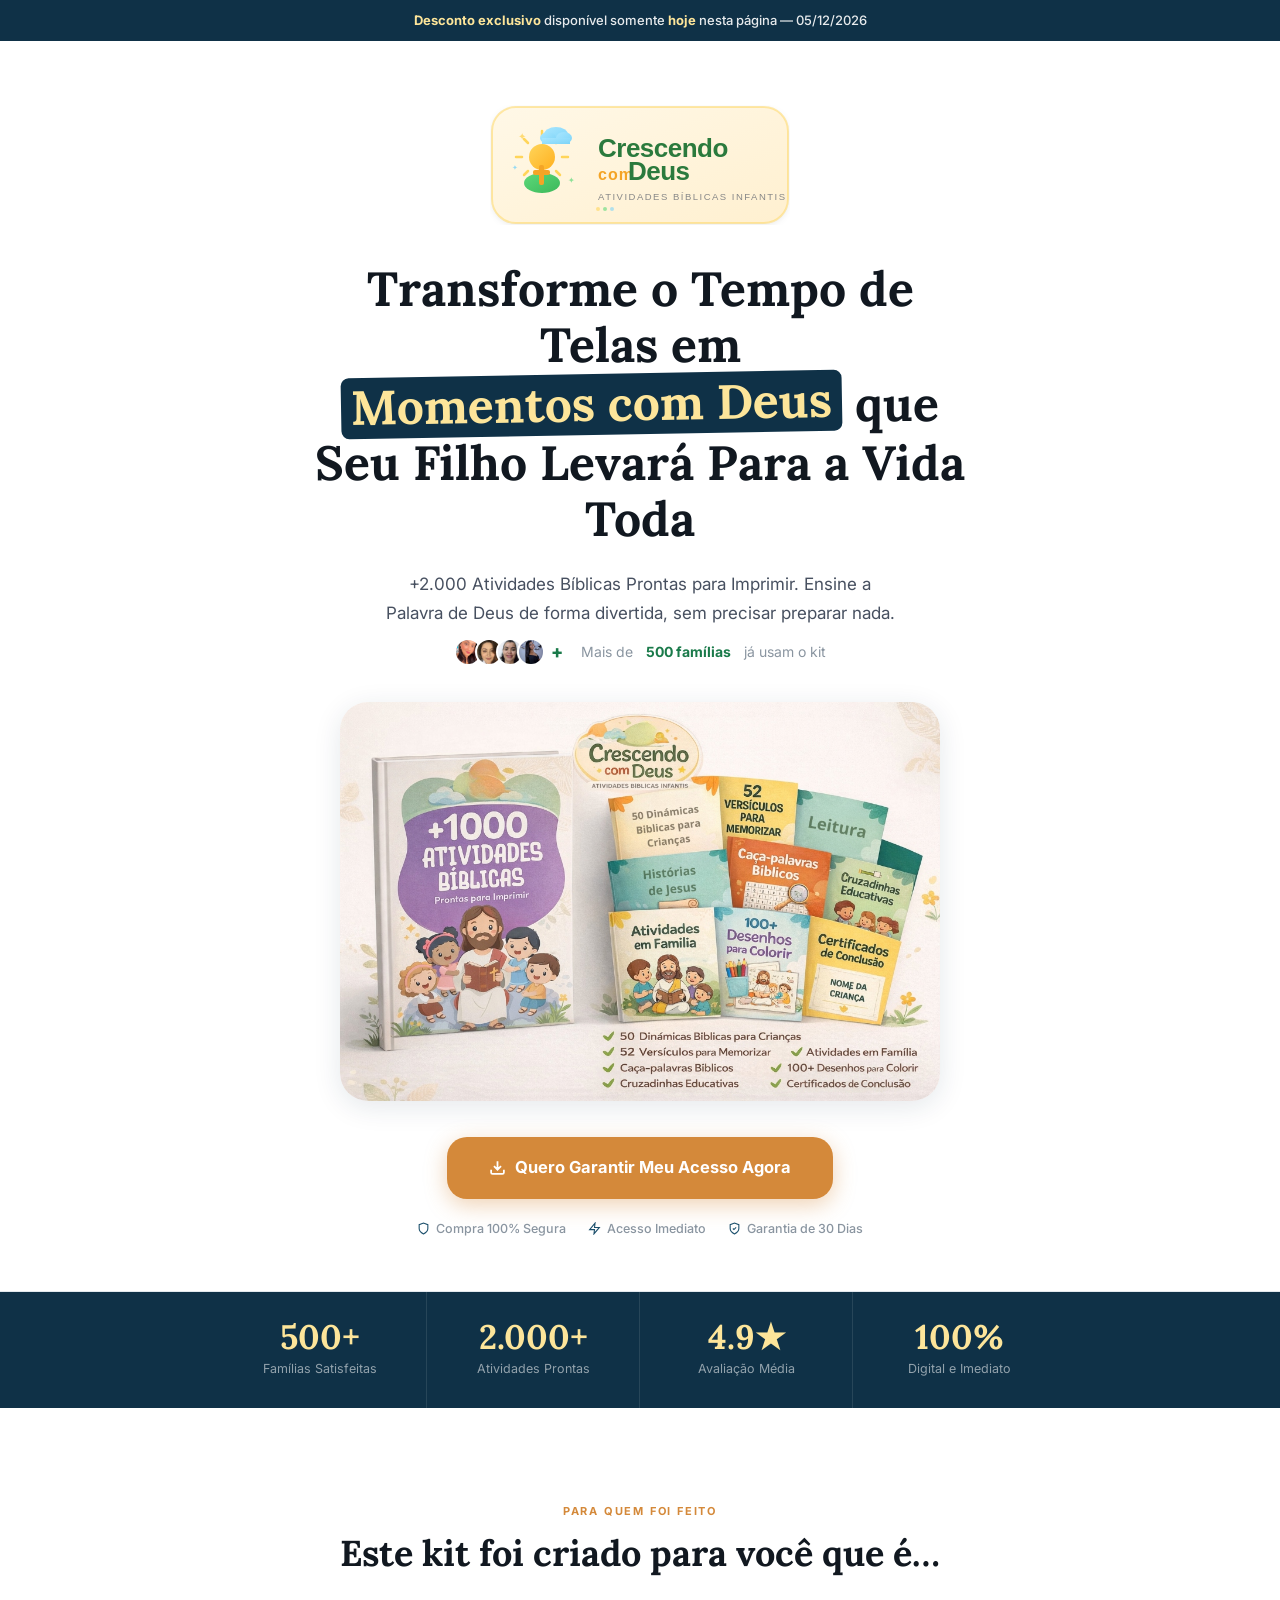
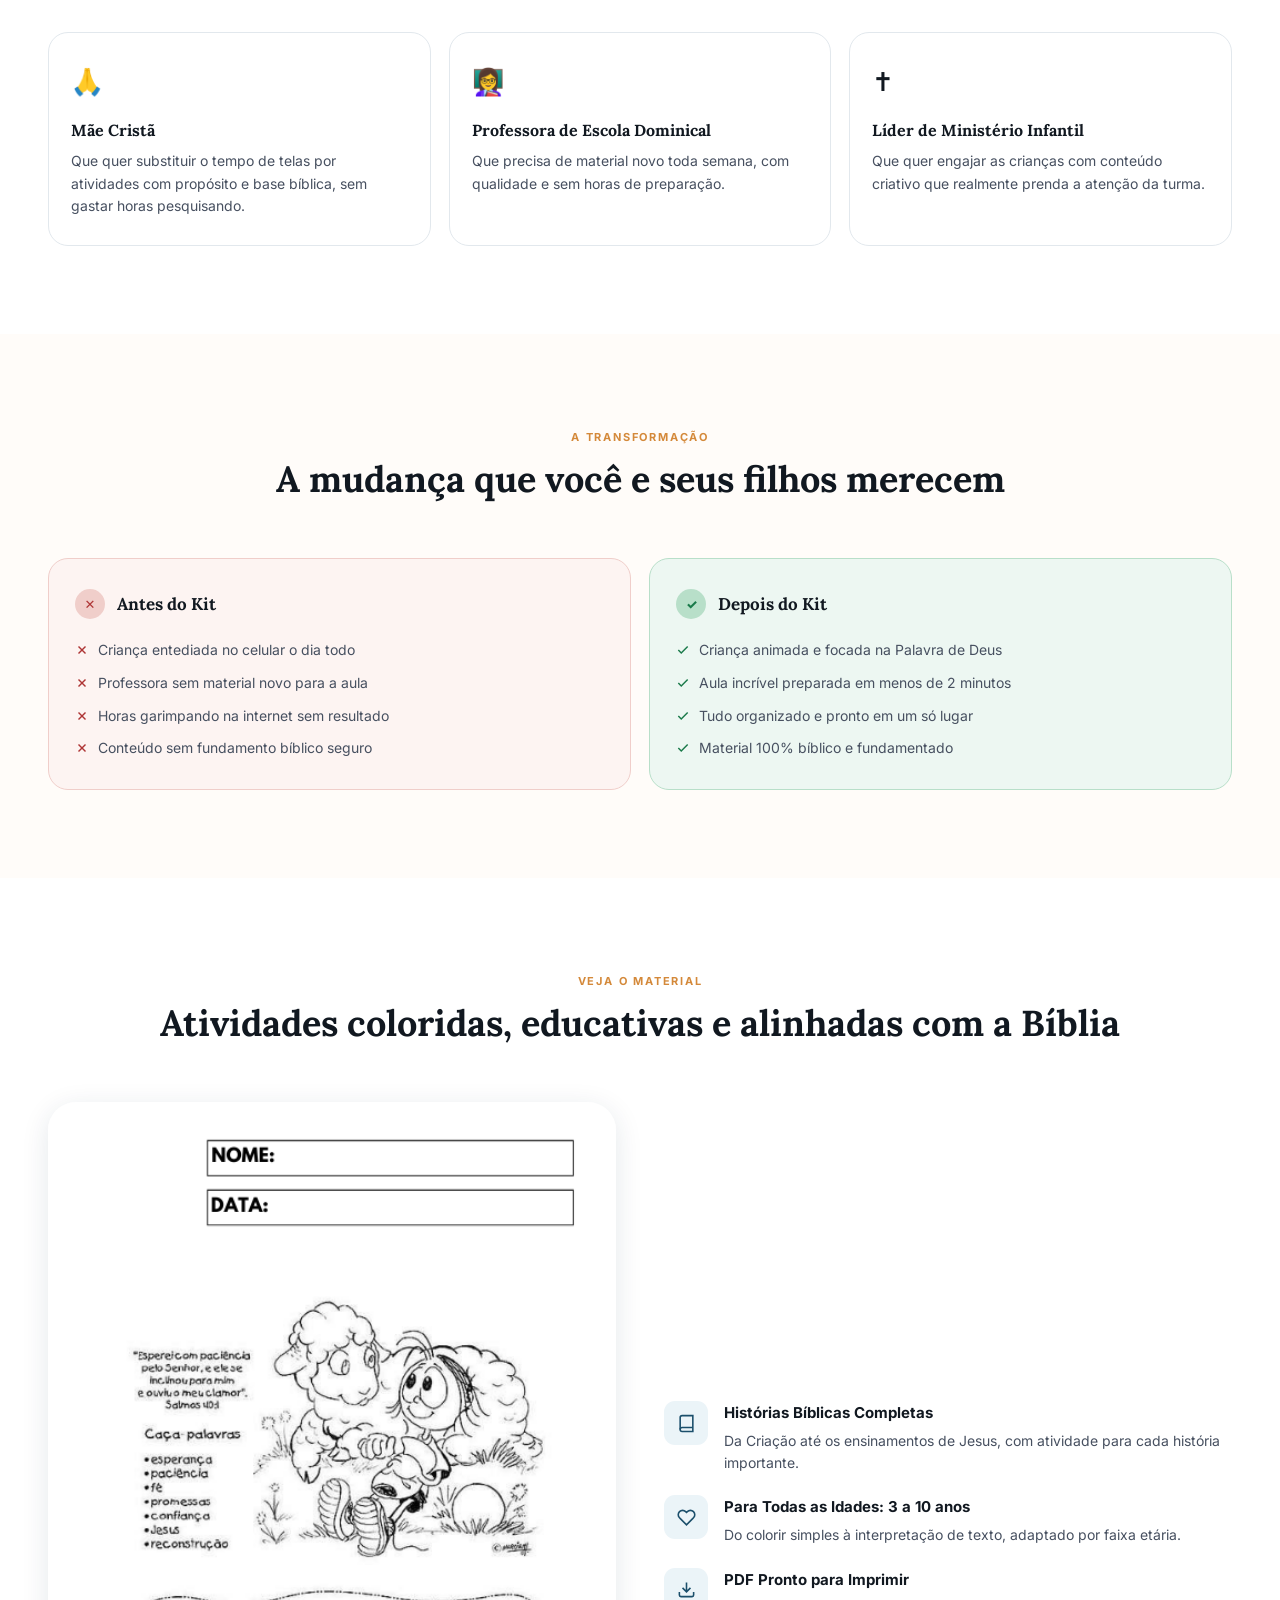
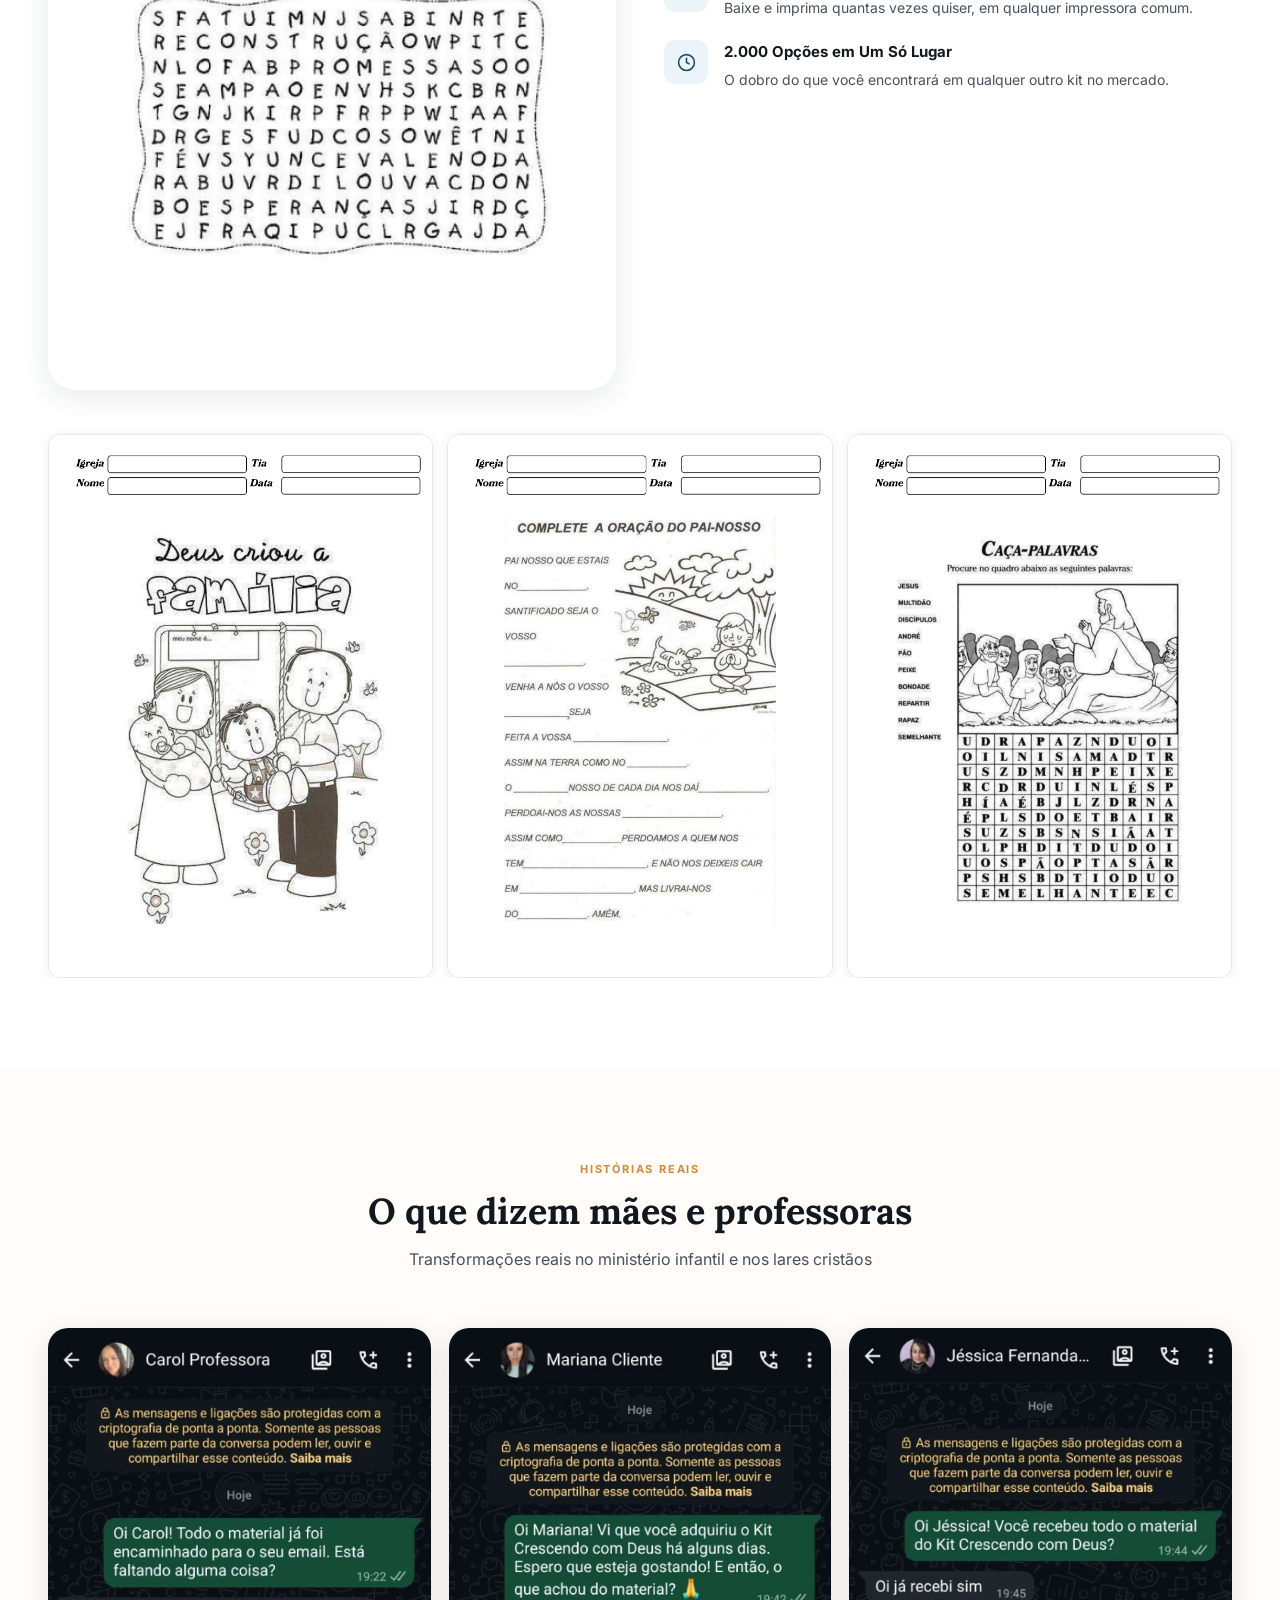
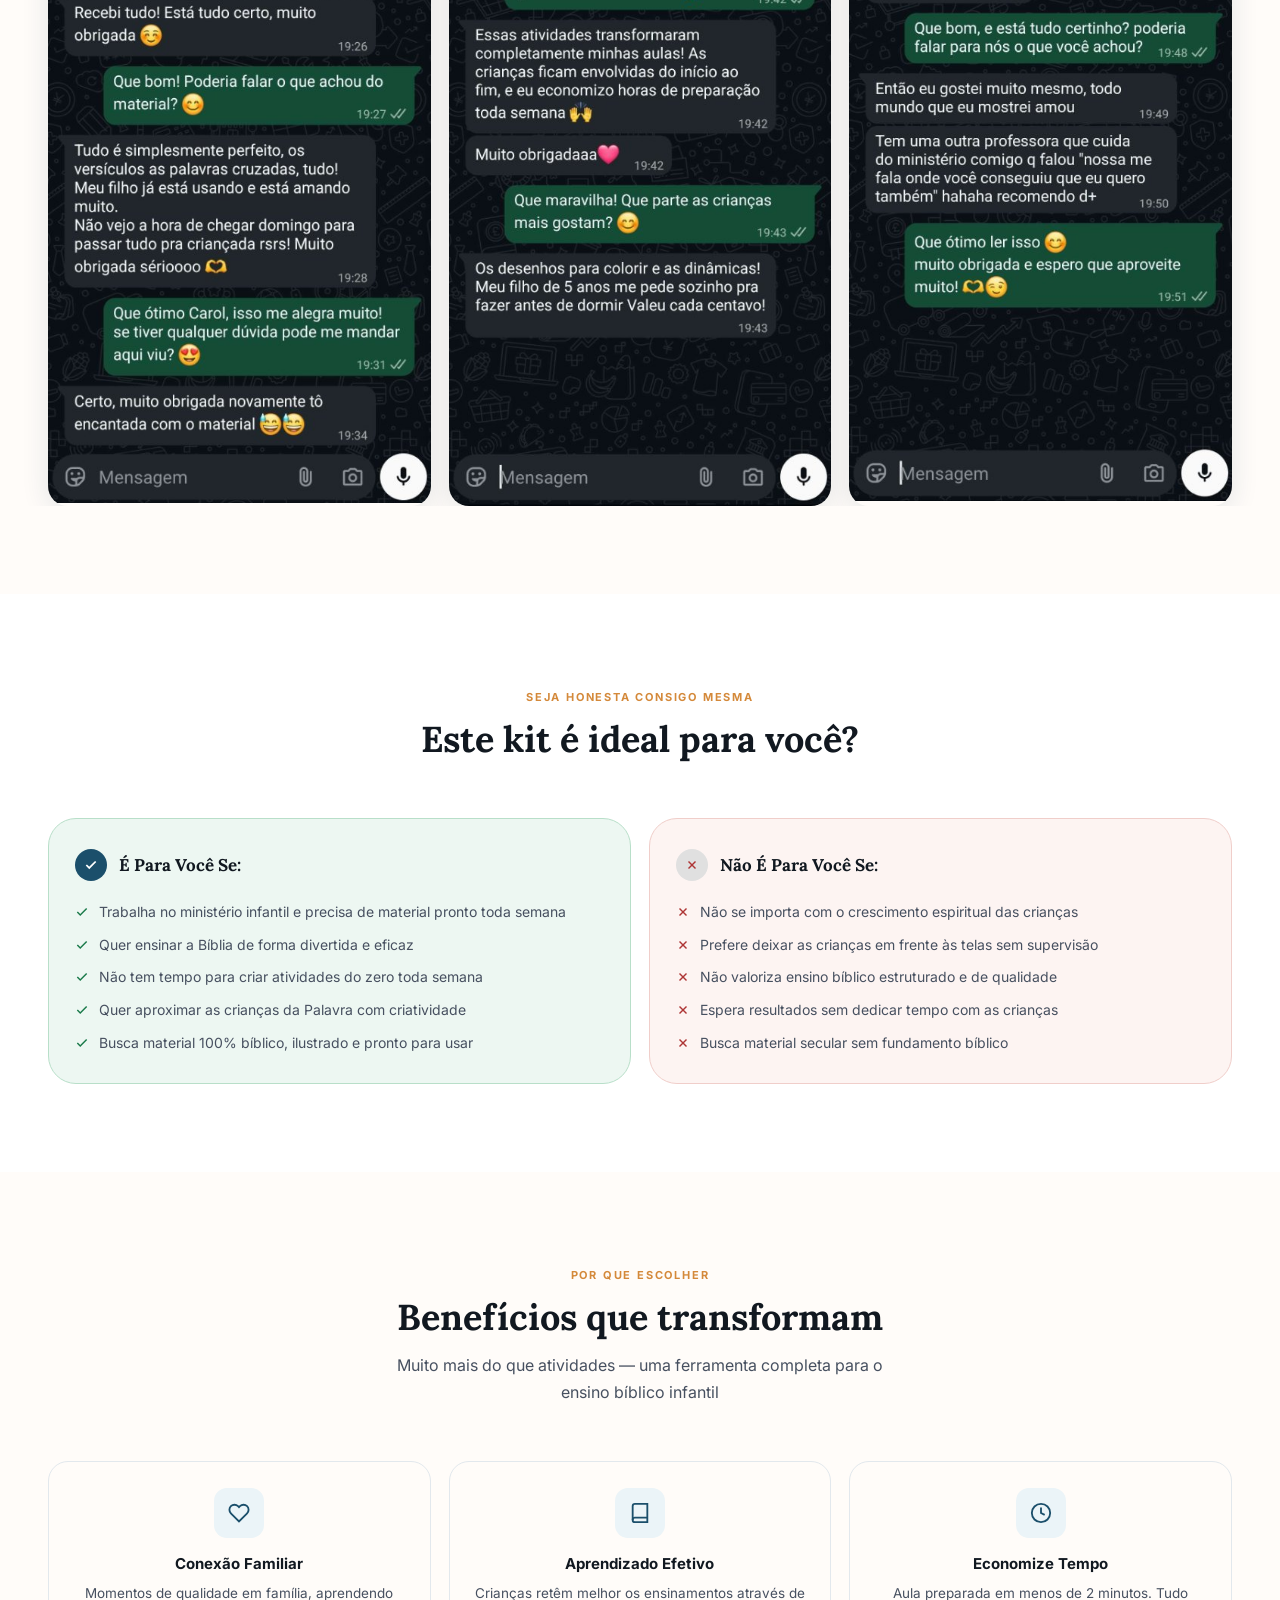
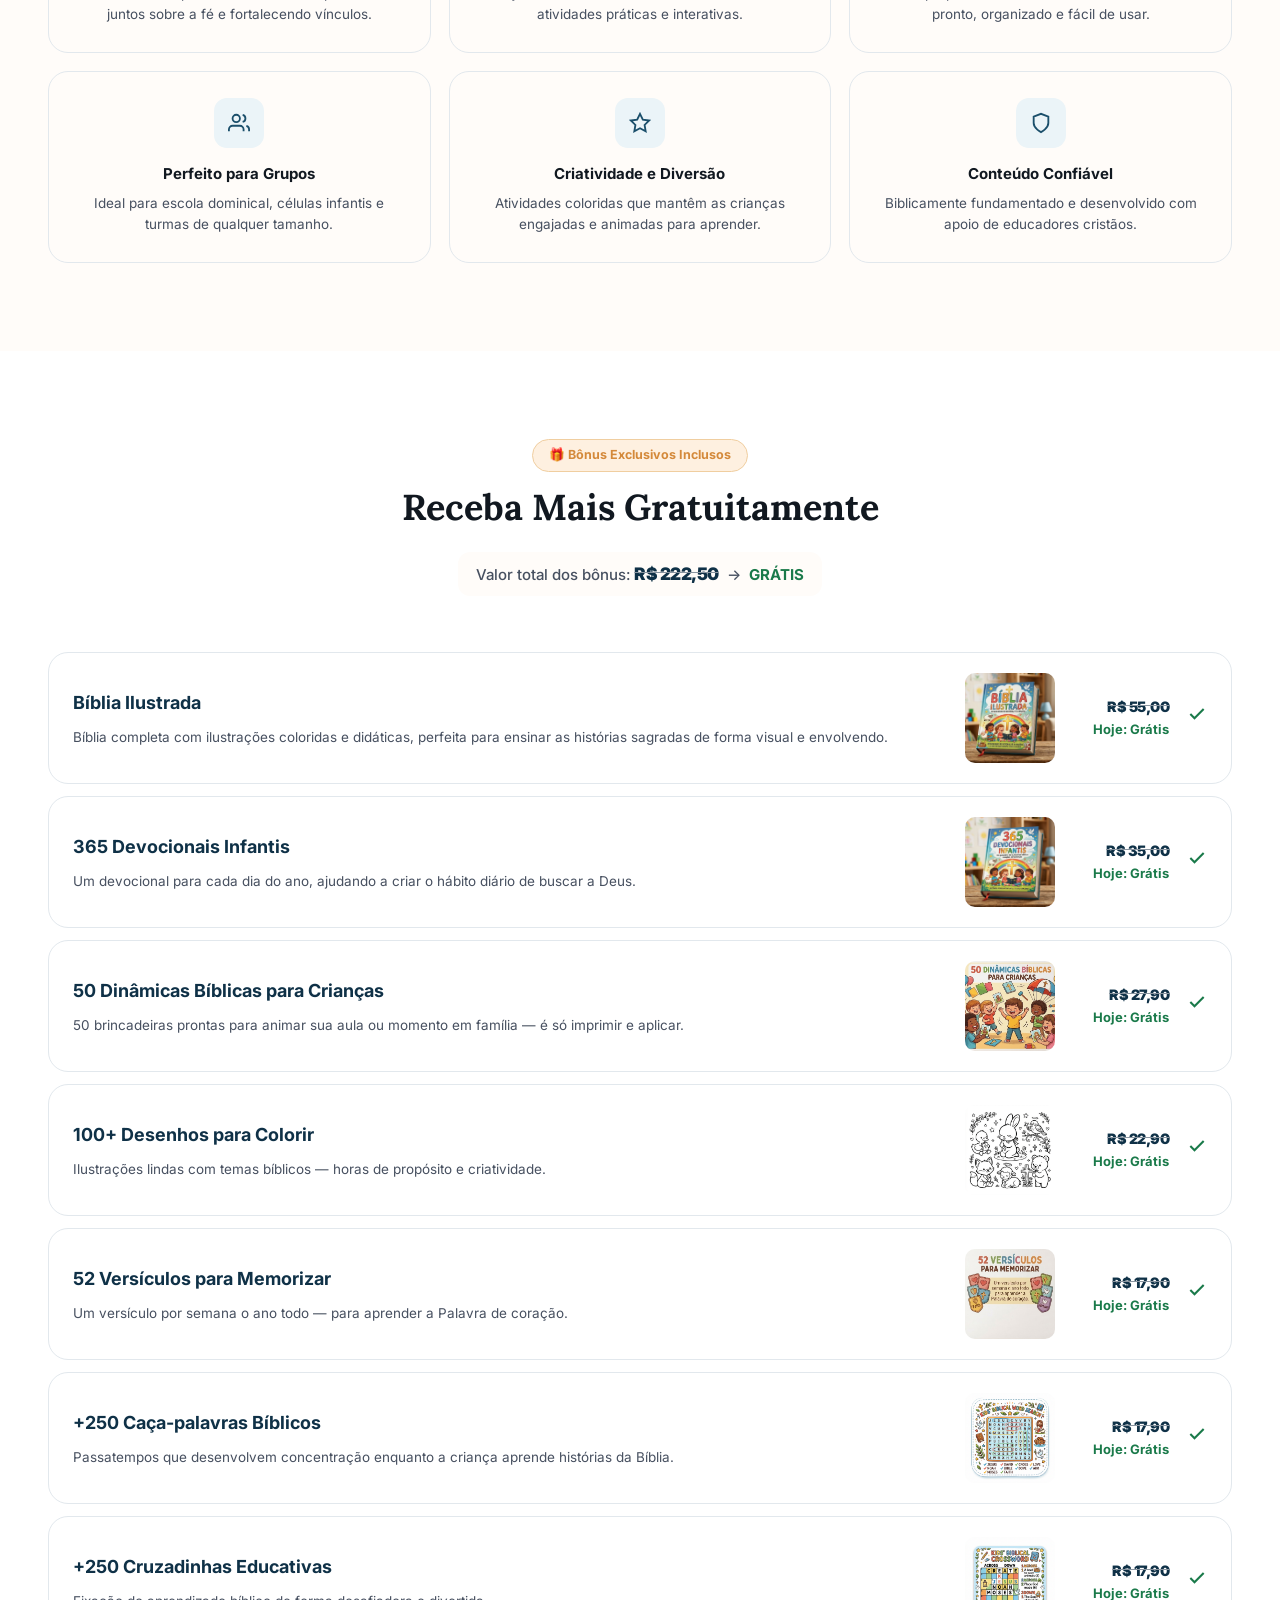
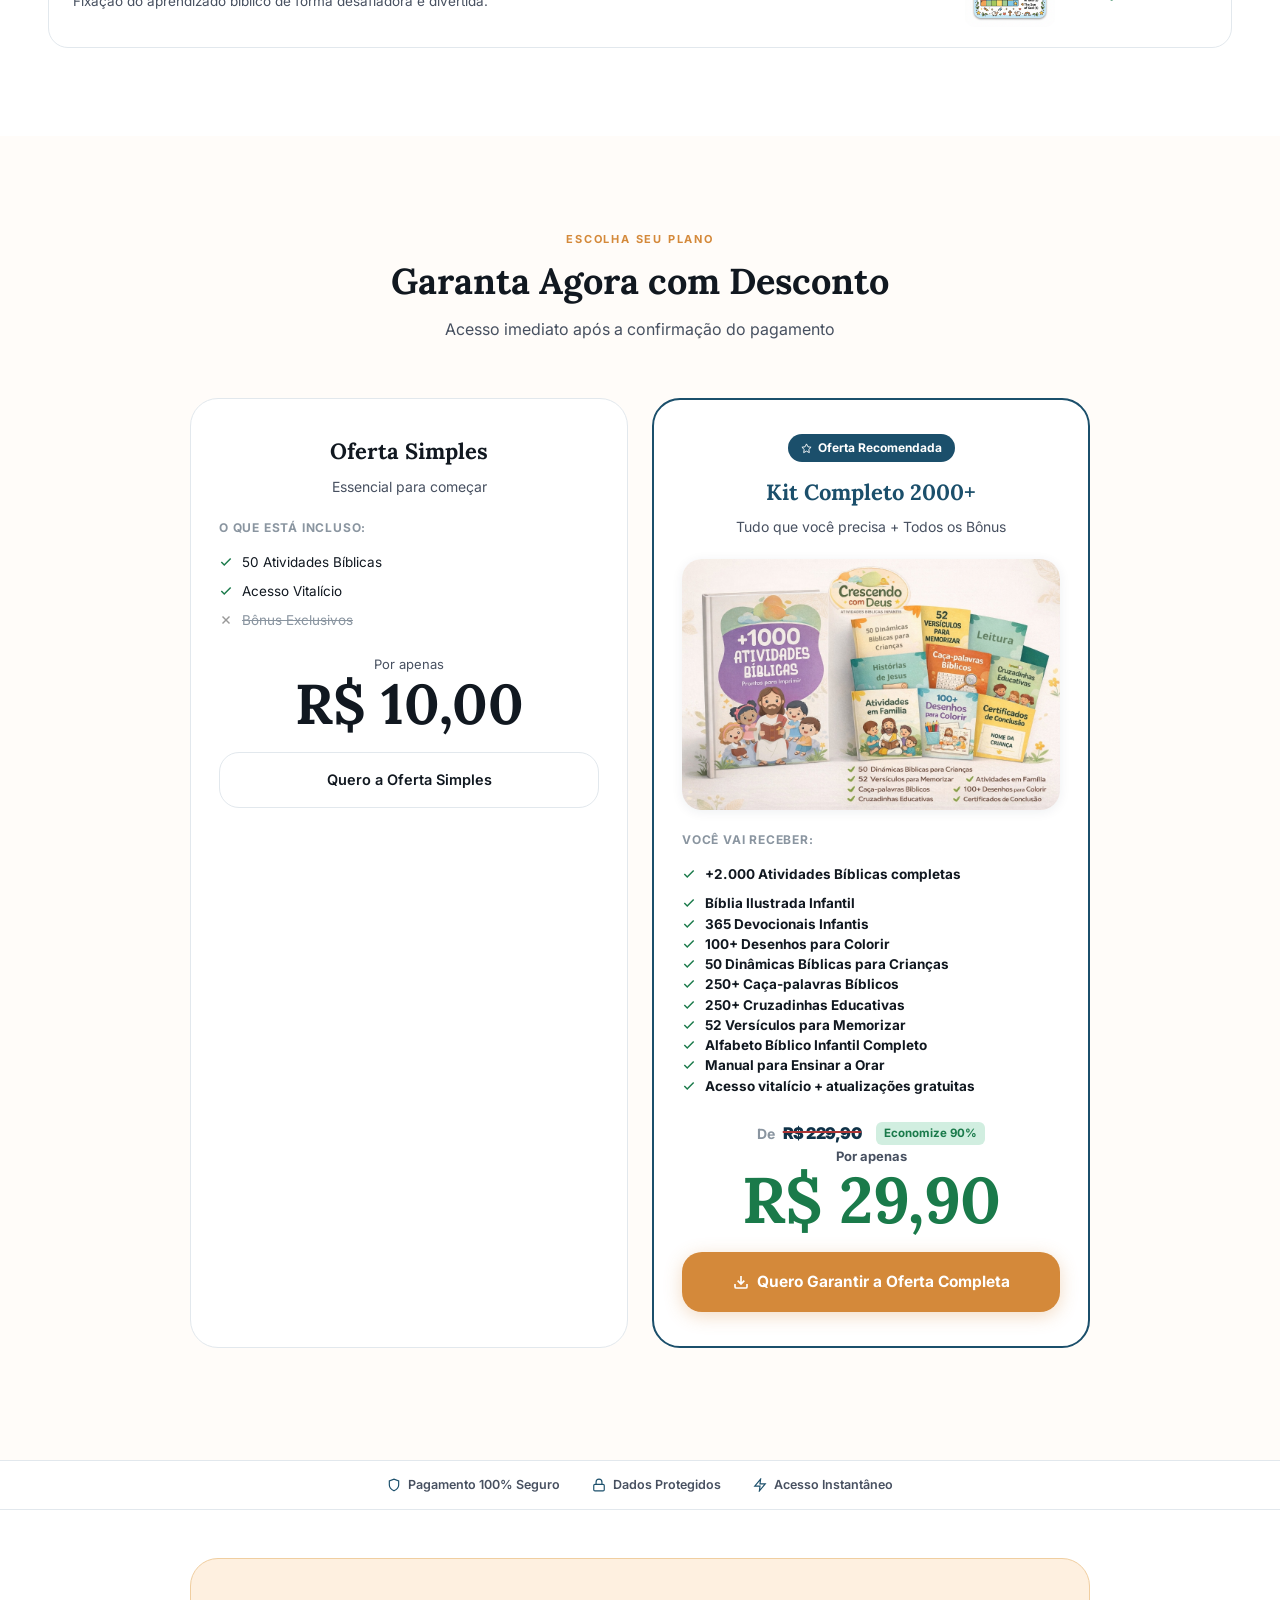
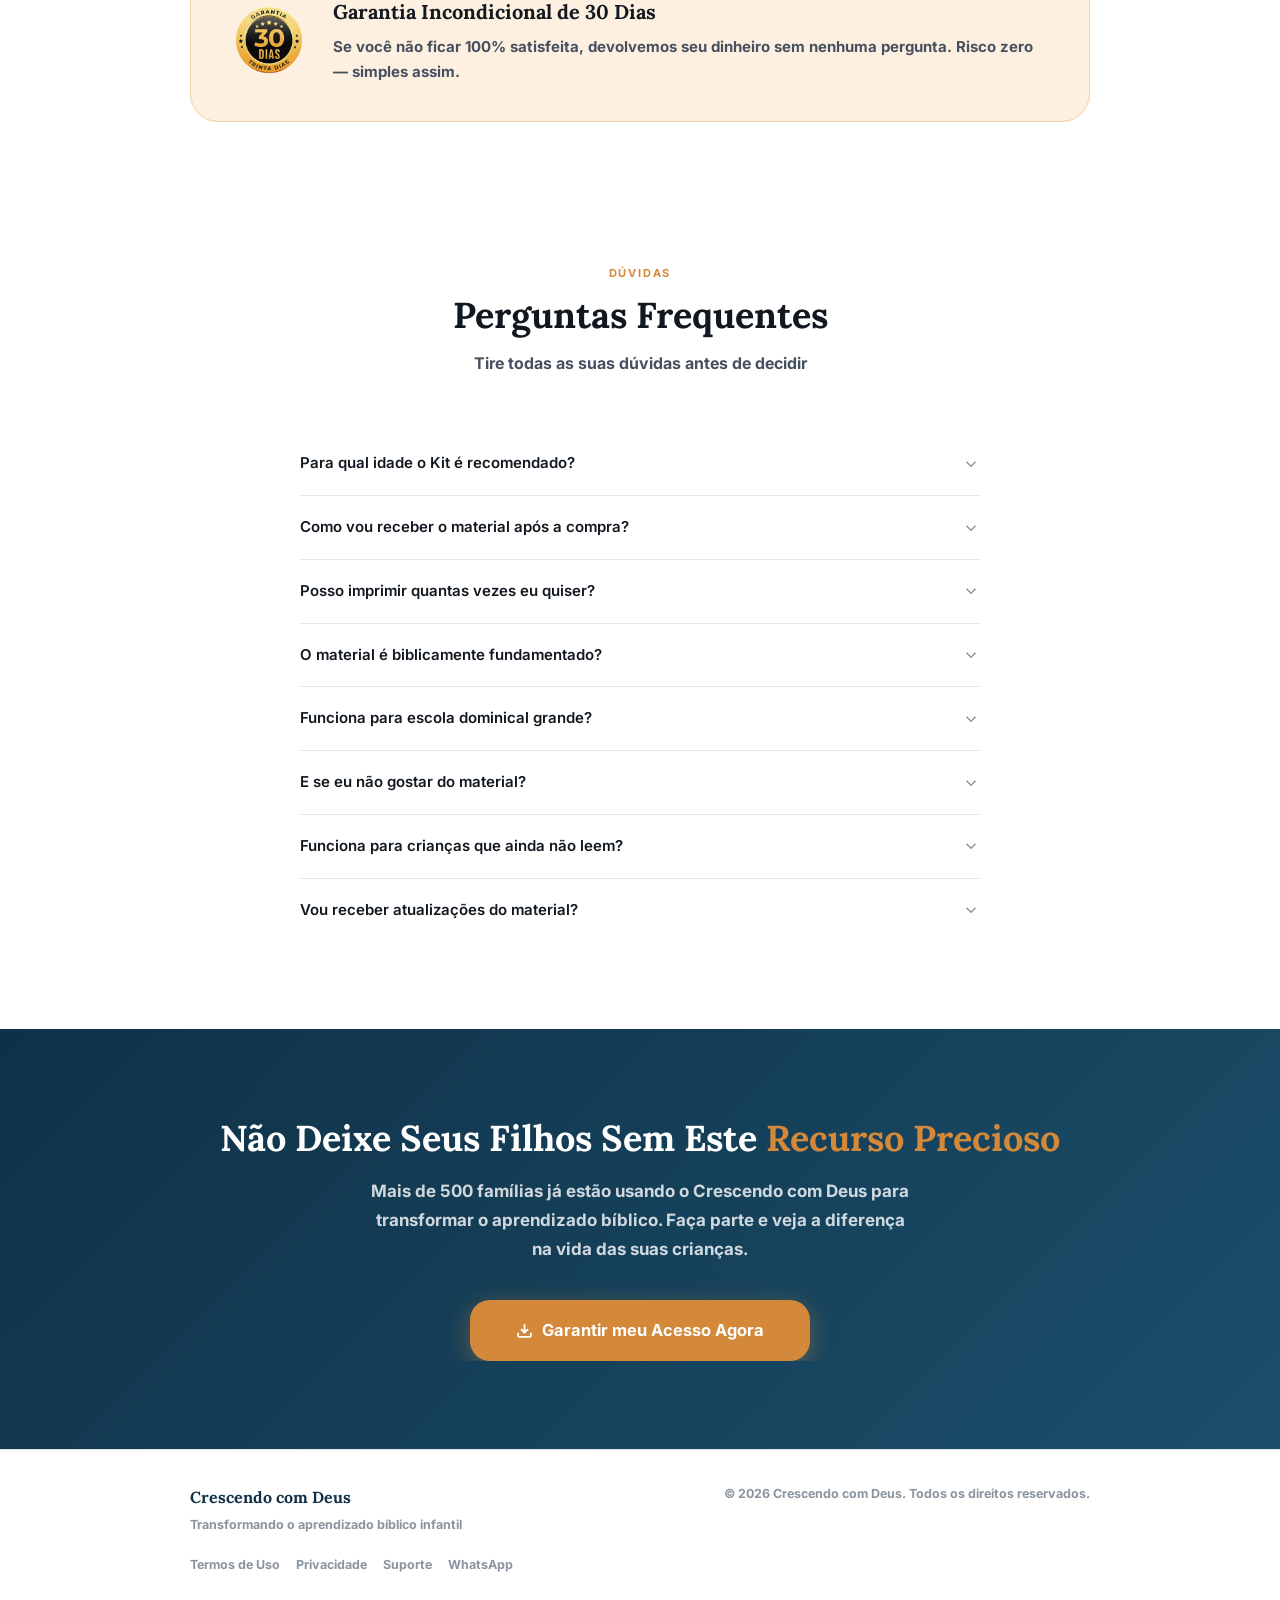
==== commit a80159fc: "Add files via upload" ====
--- a/index.html
+++ b/index.html
@@ -457,7 +457,10 @@
   </div>
 
   <div class="hero-mockup">
-        <img src="mockup_completo.jpg"</div>
+    <img src="[data-uri]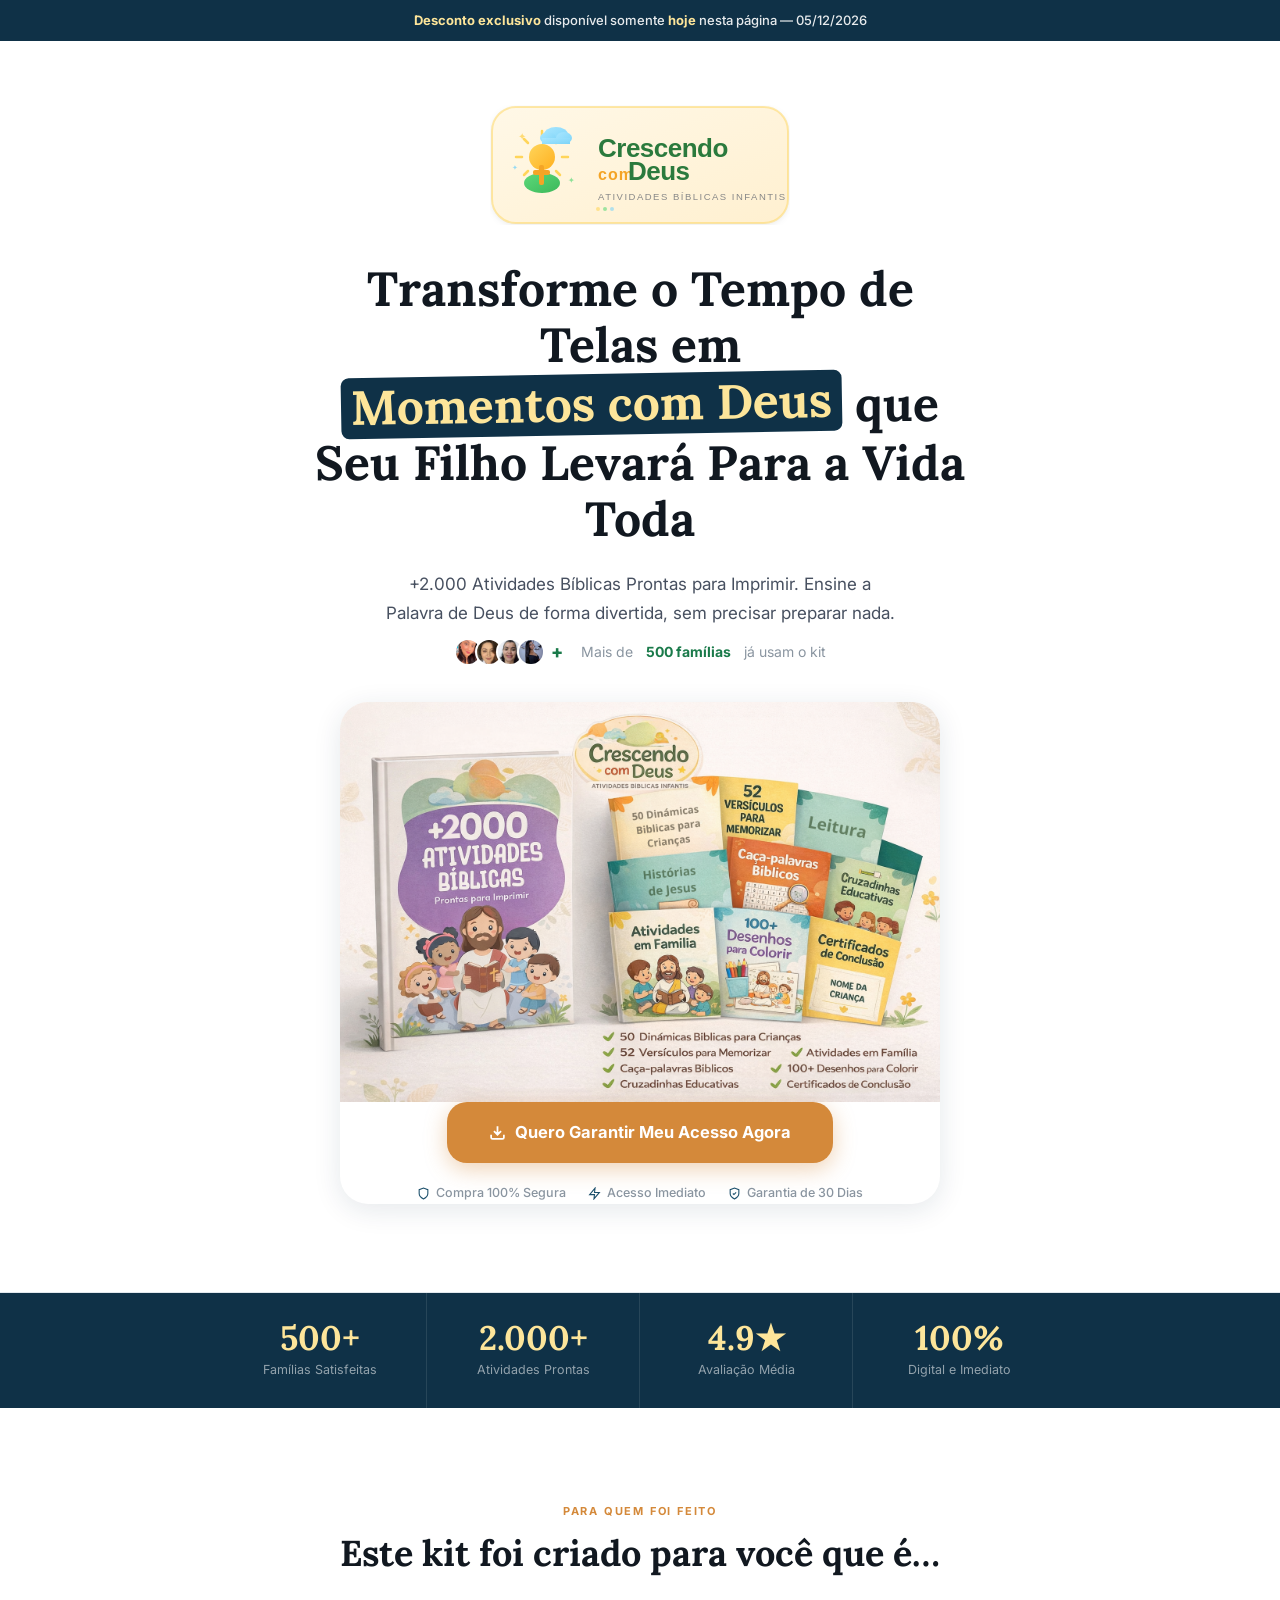
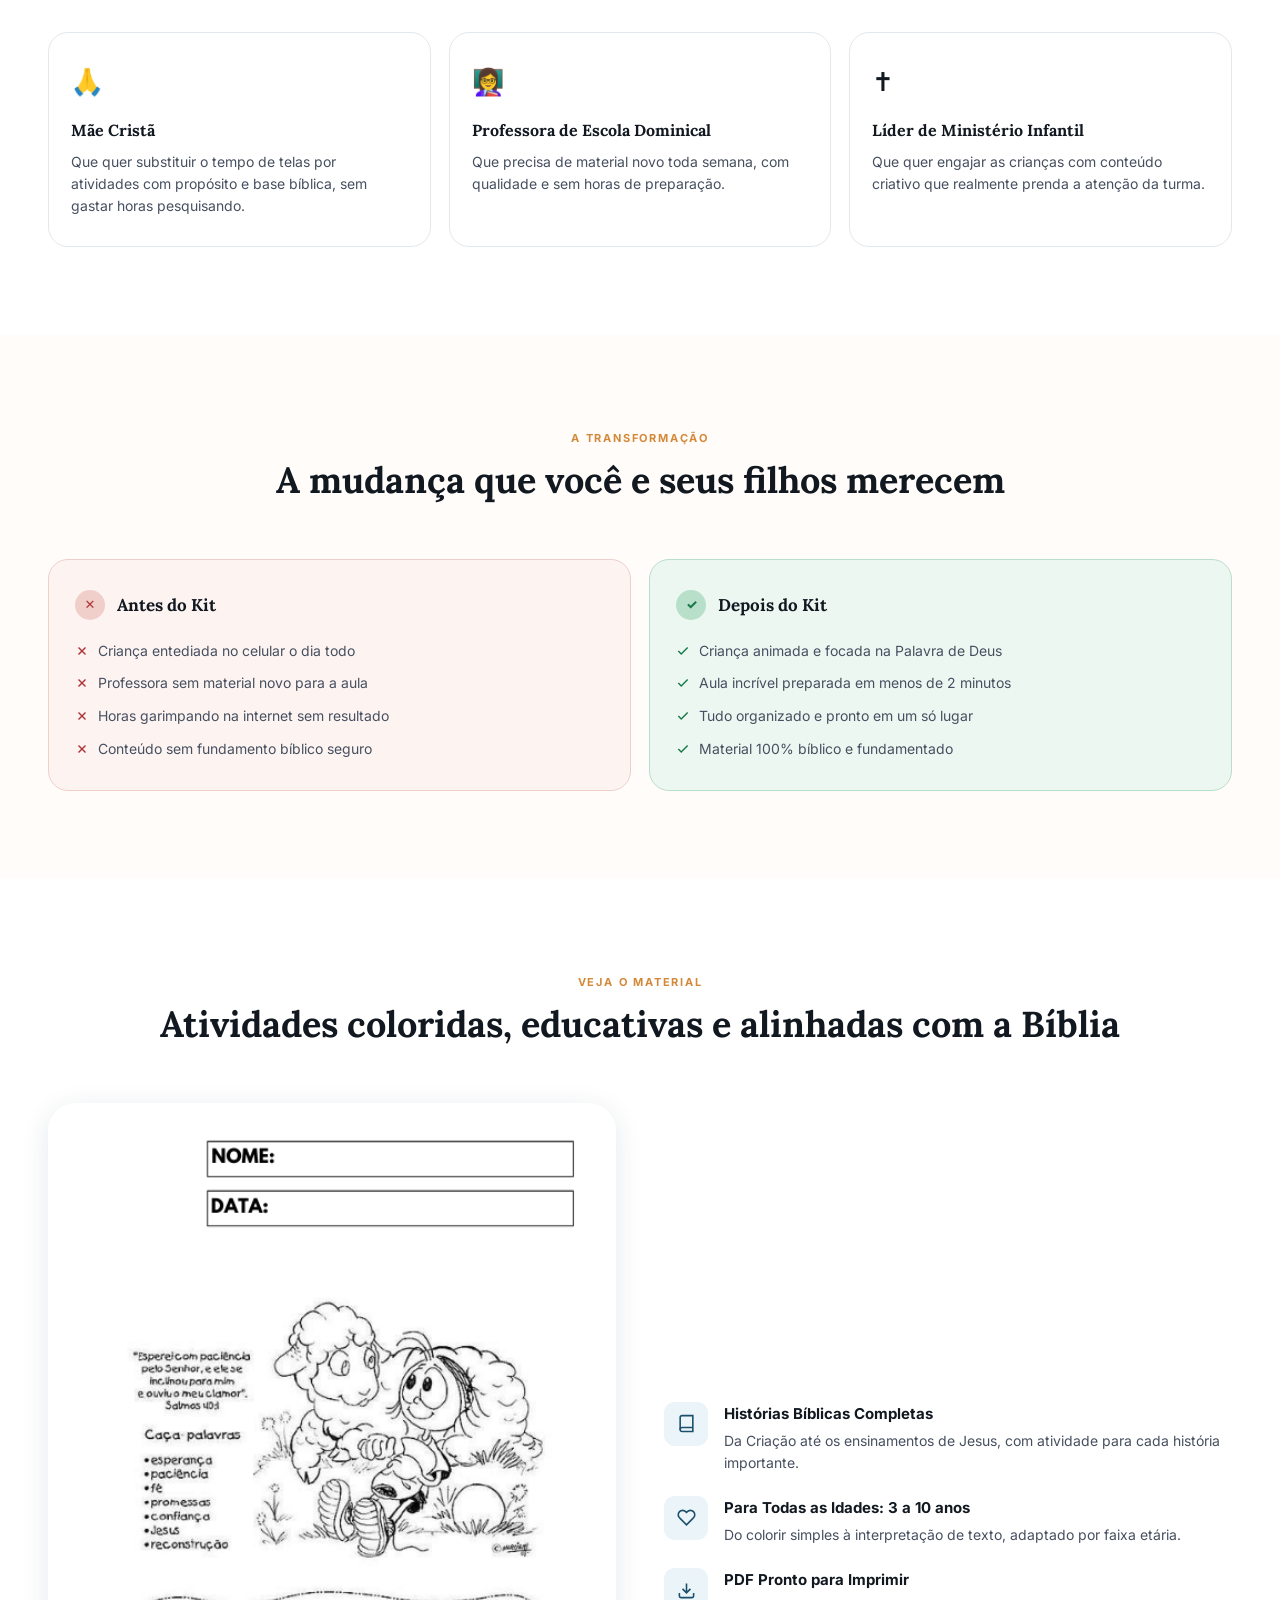
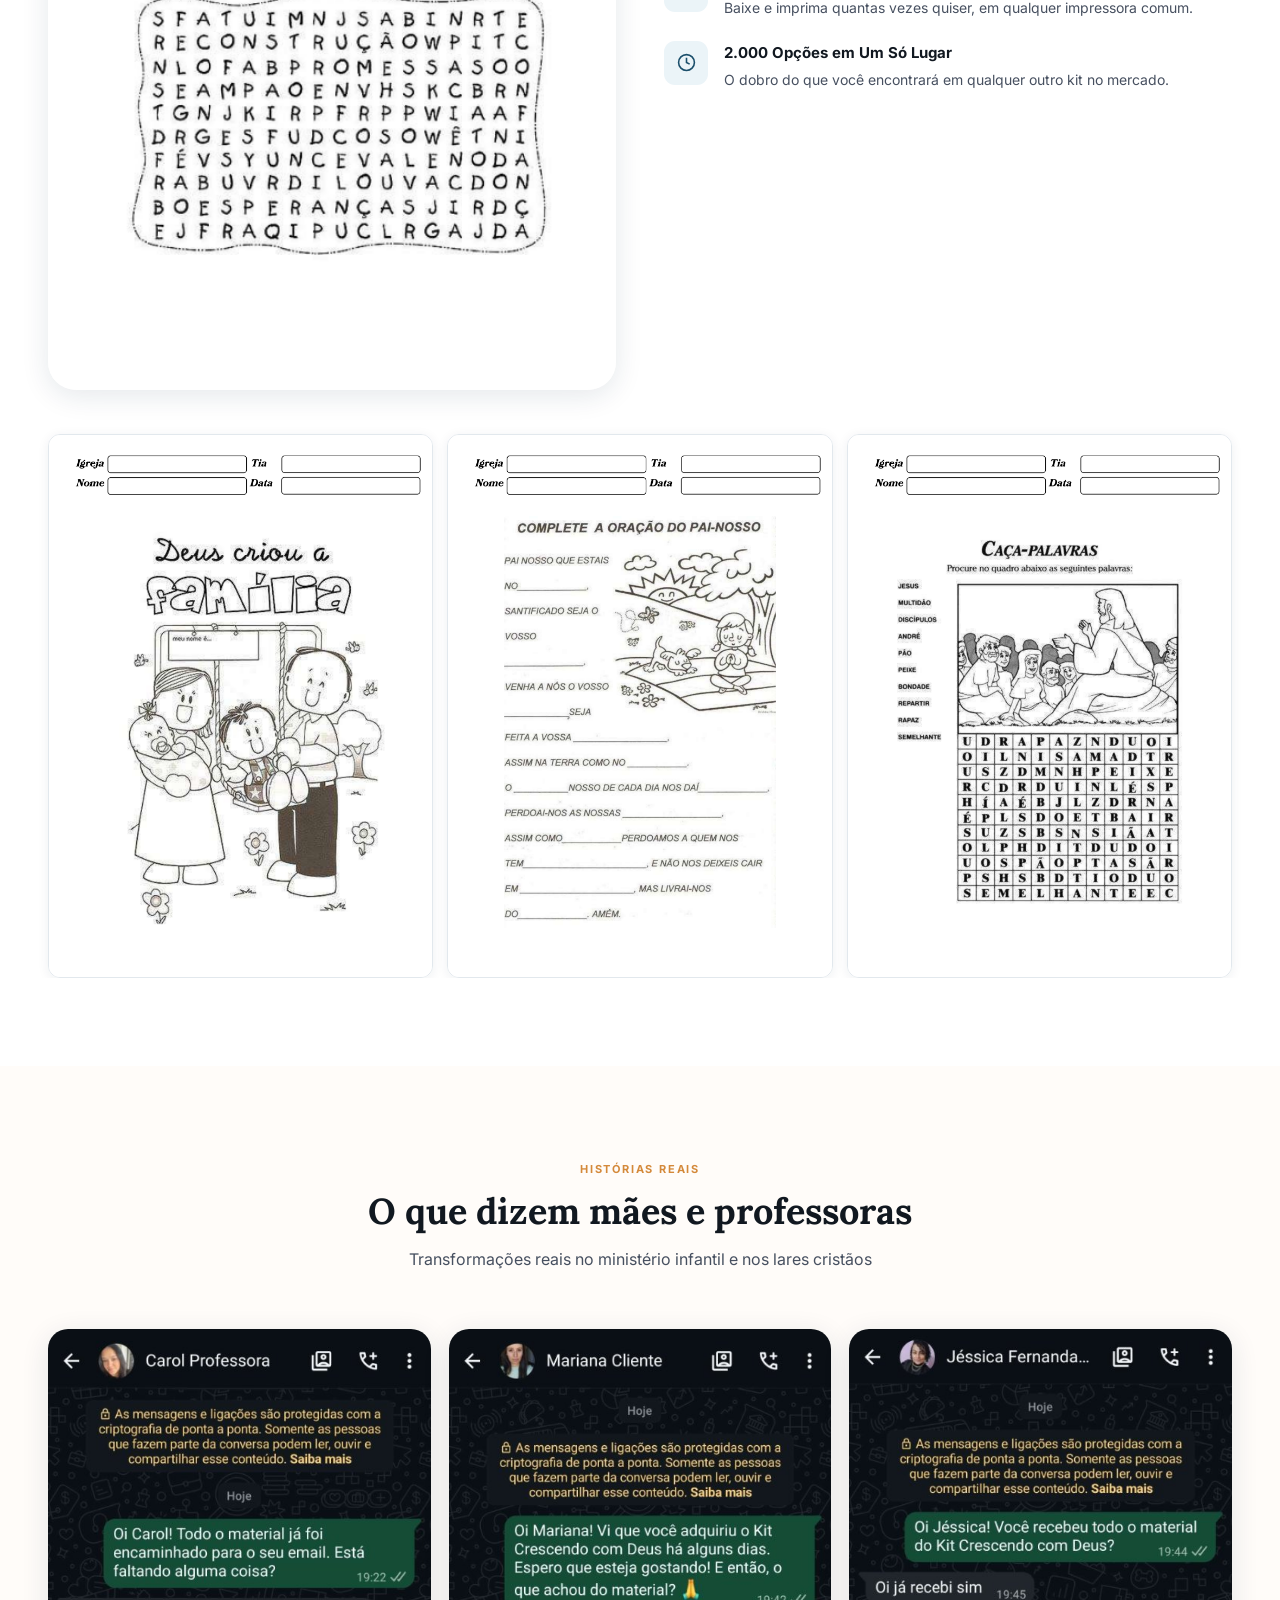
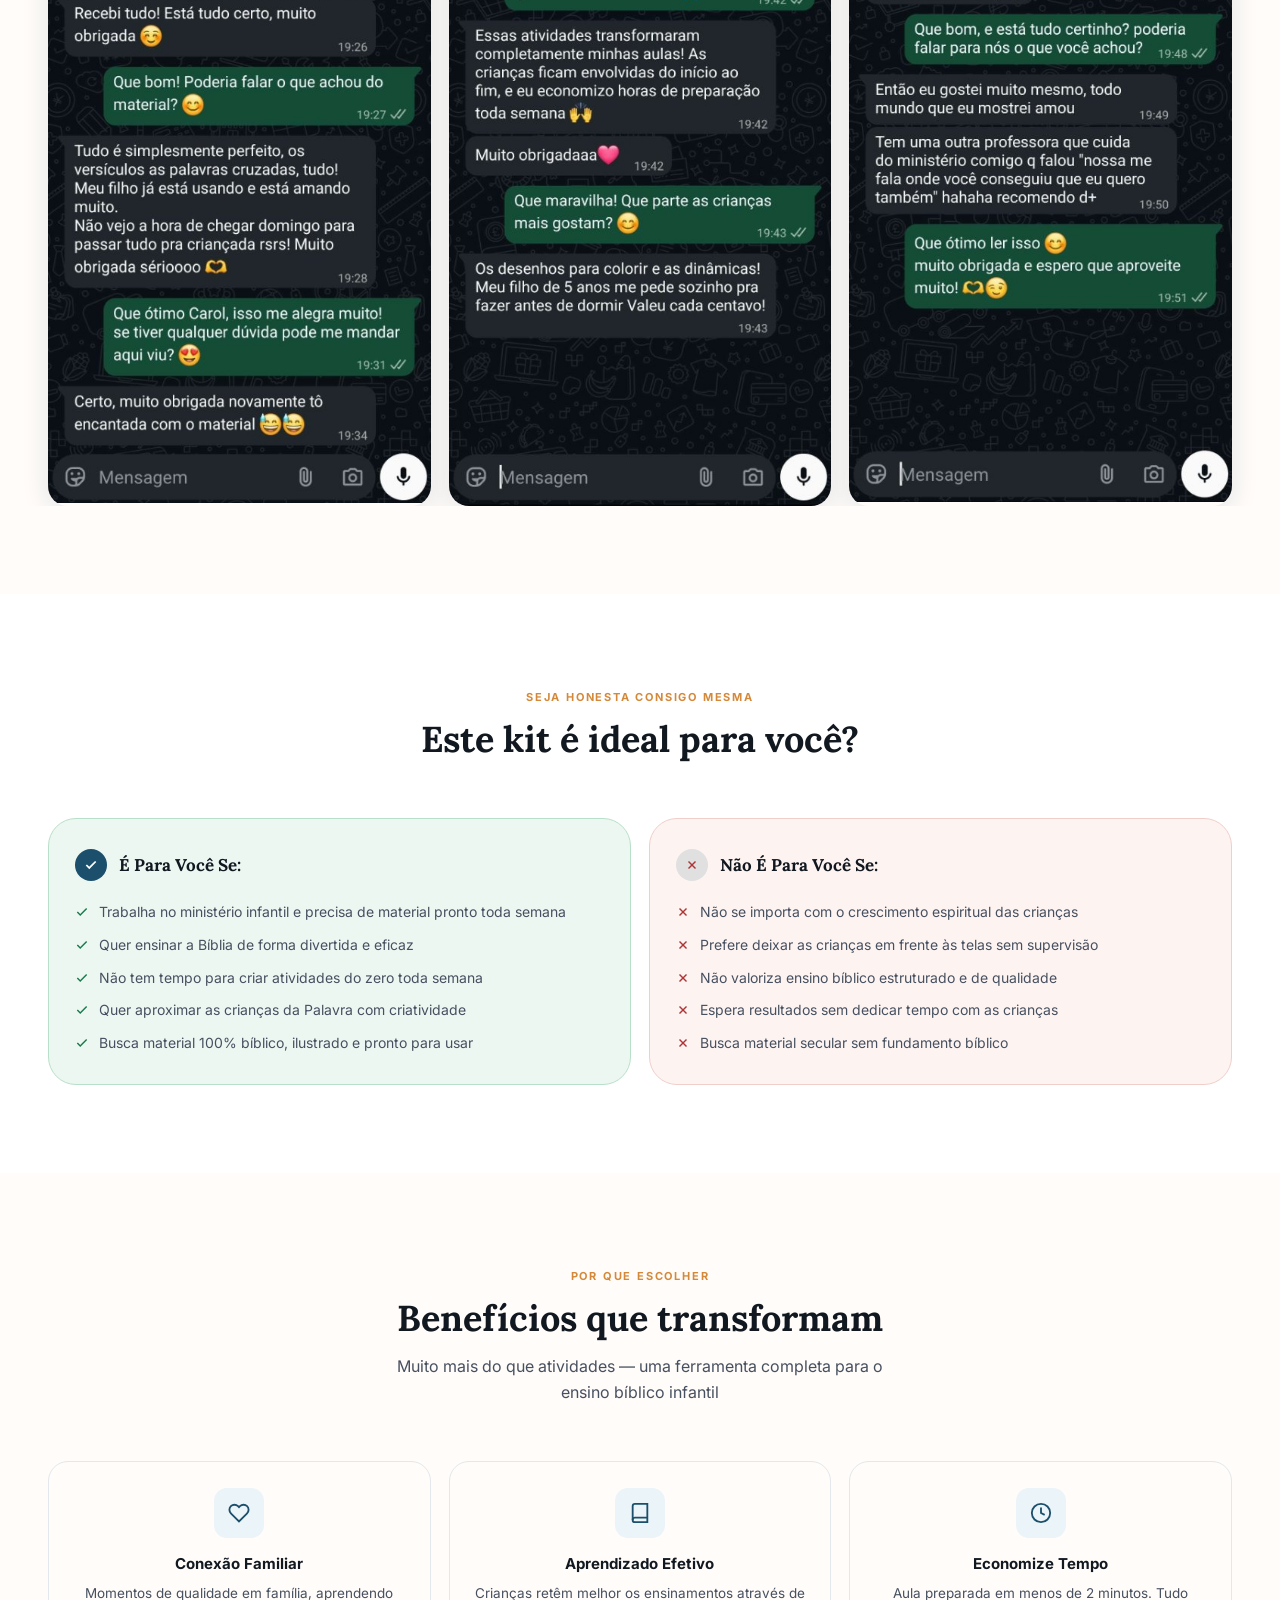
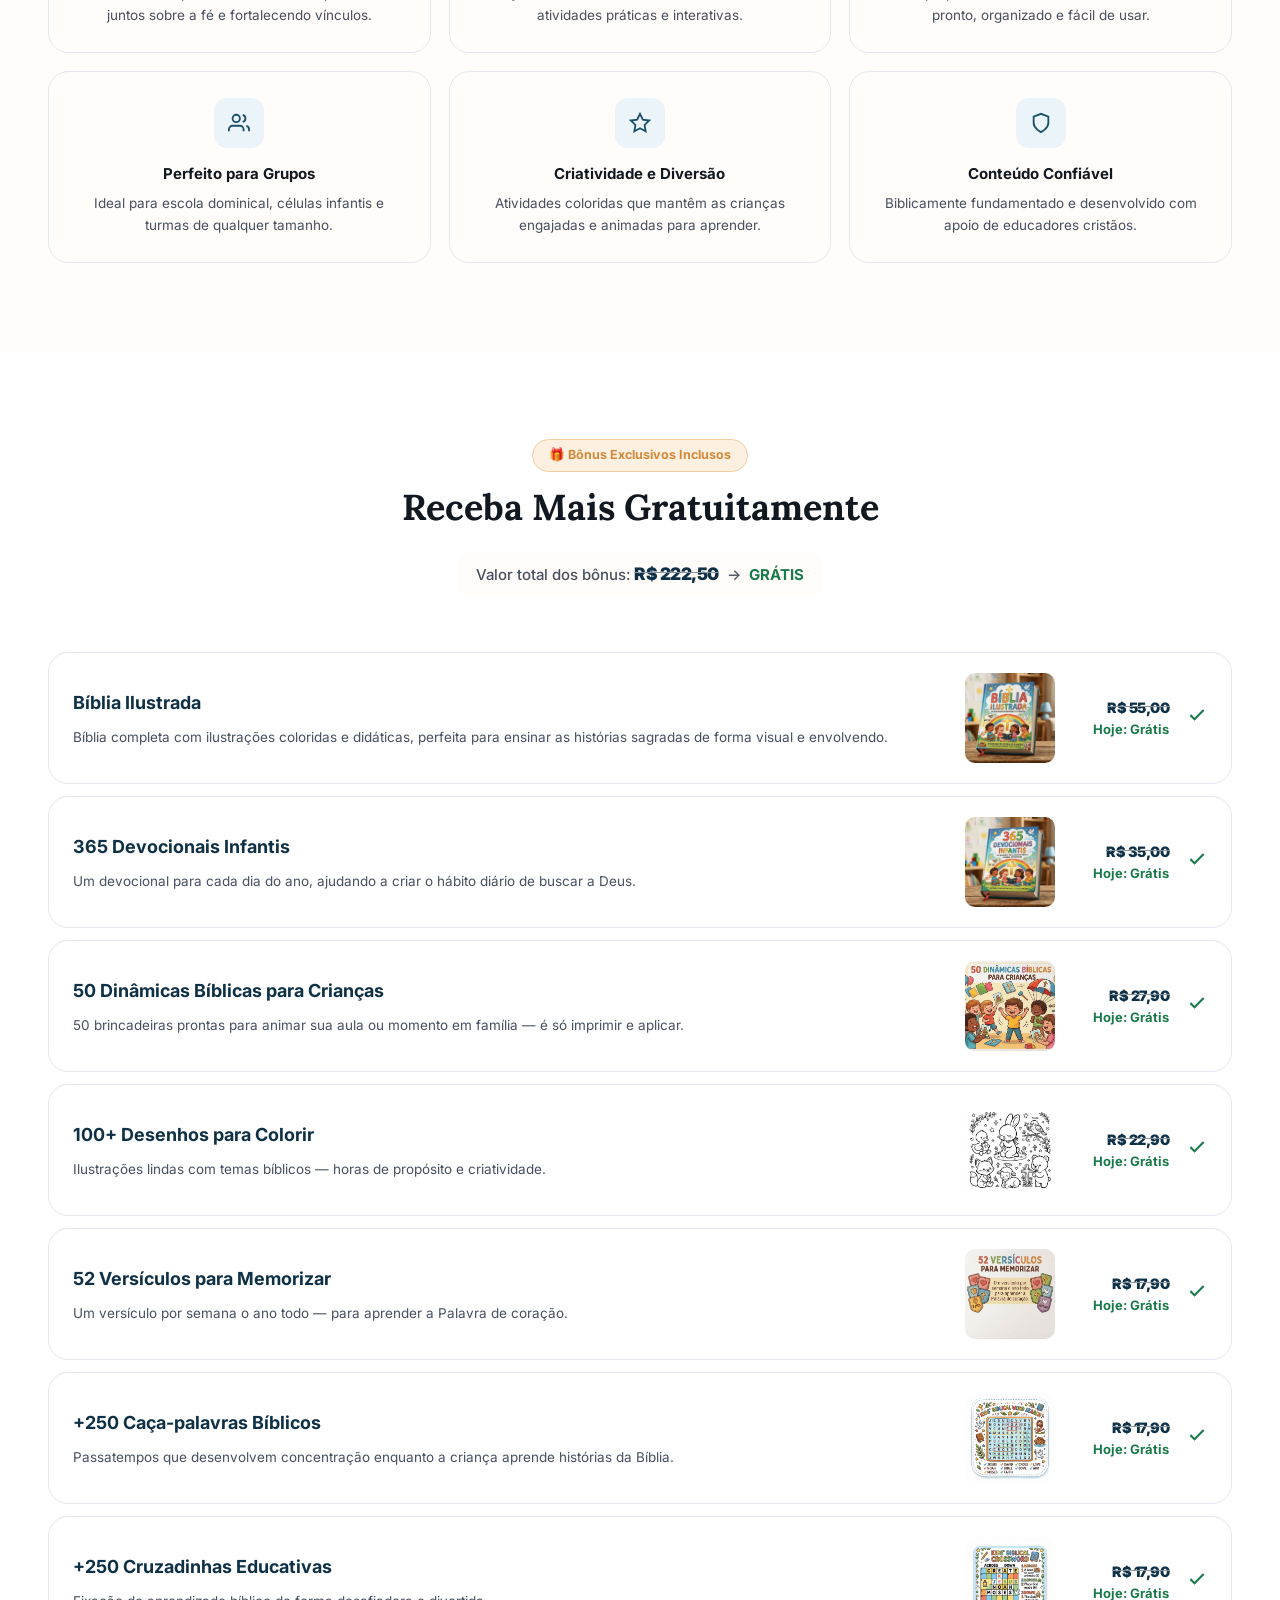
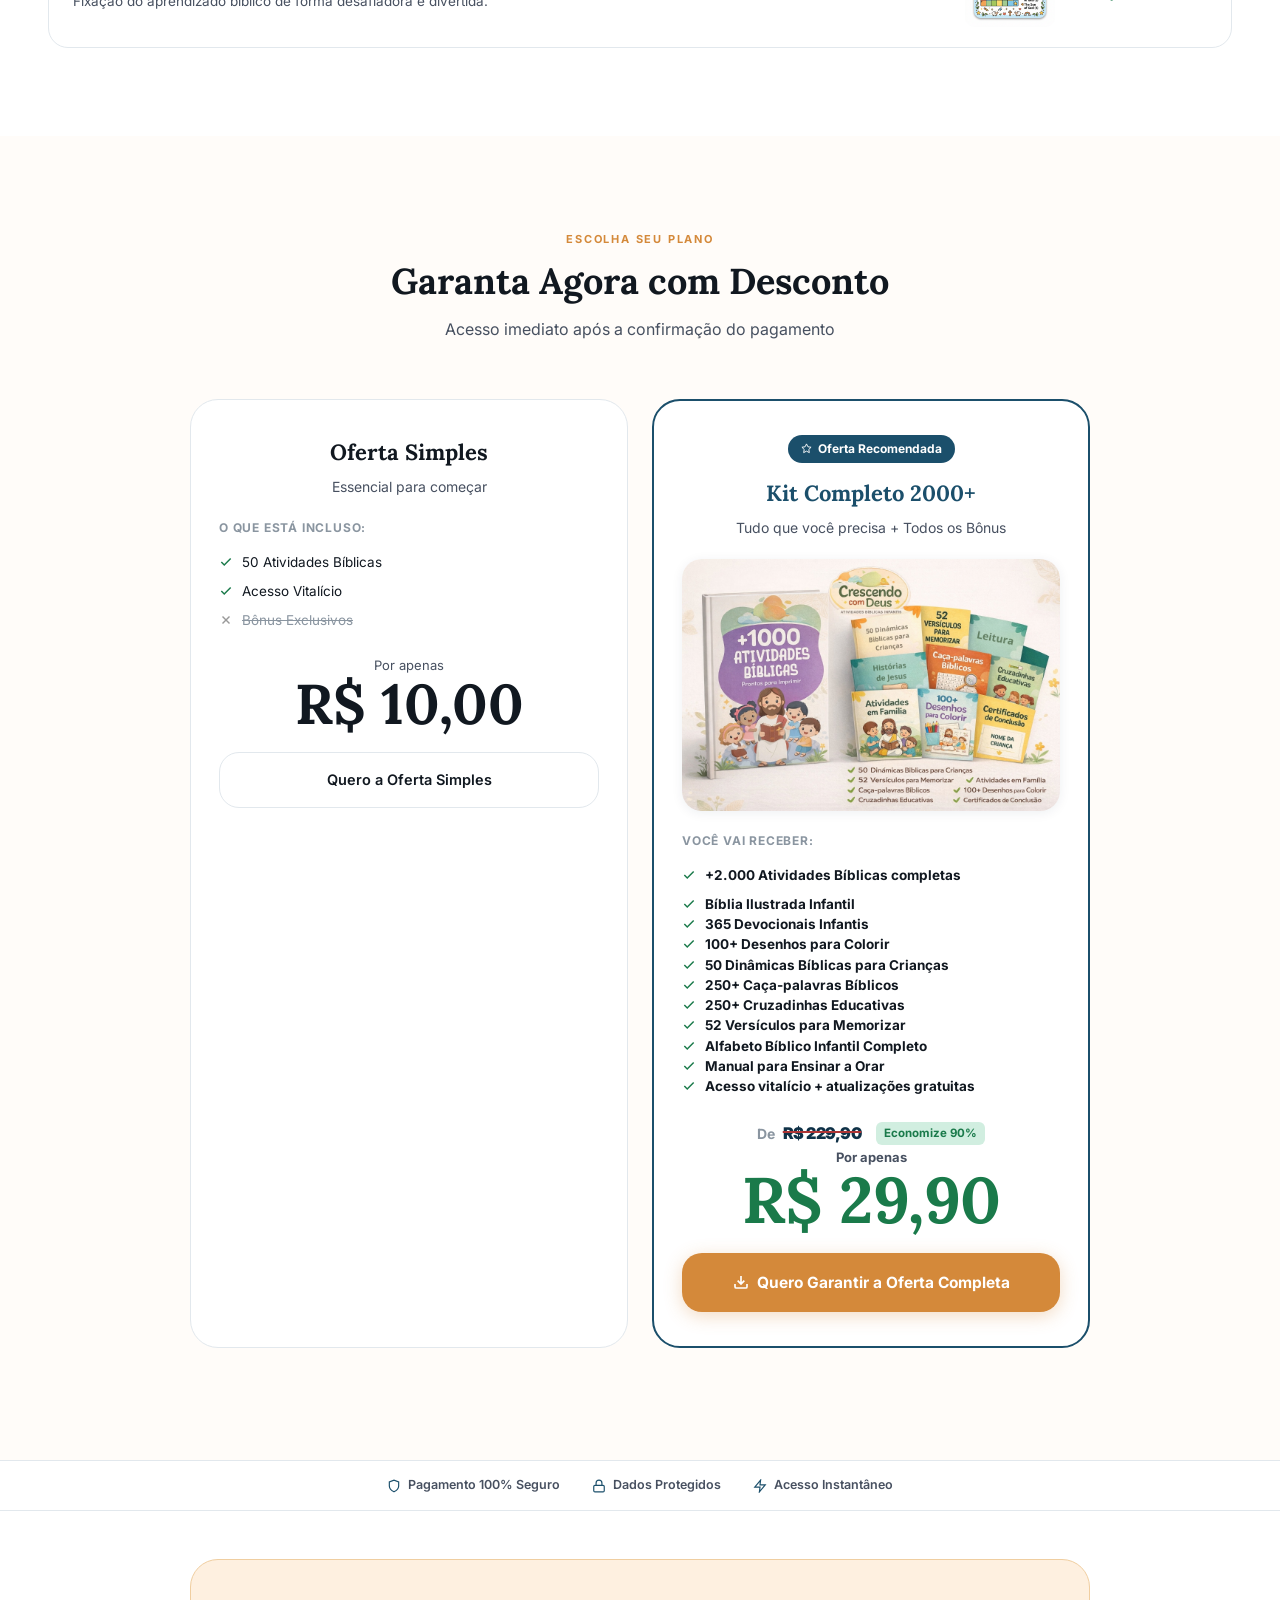
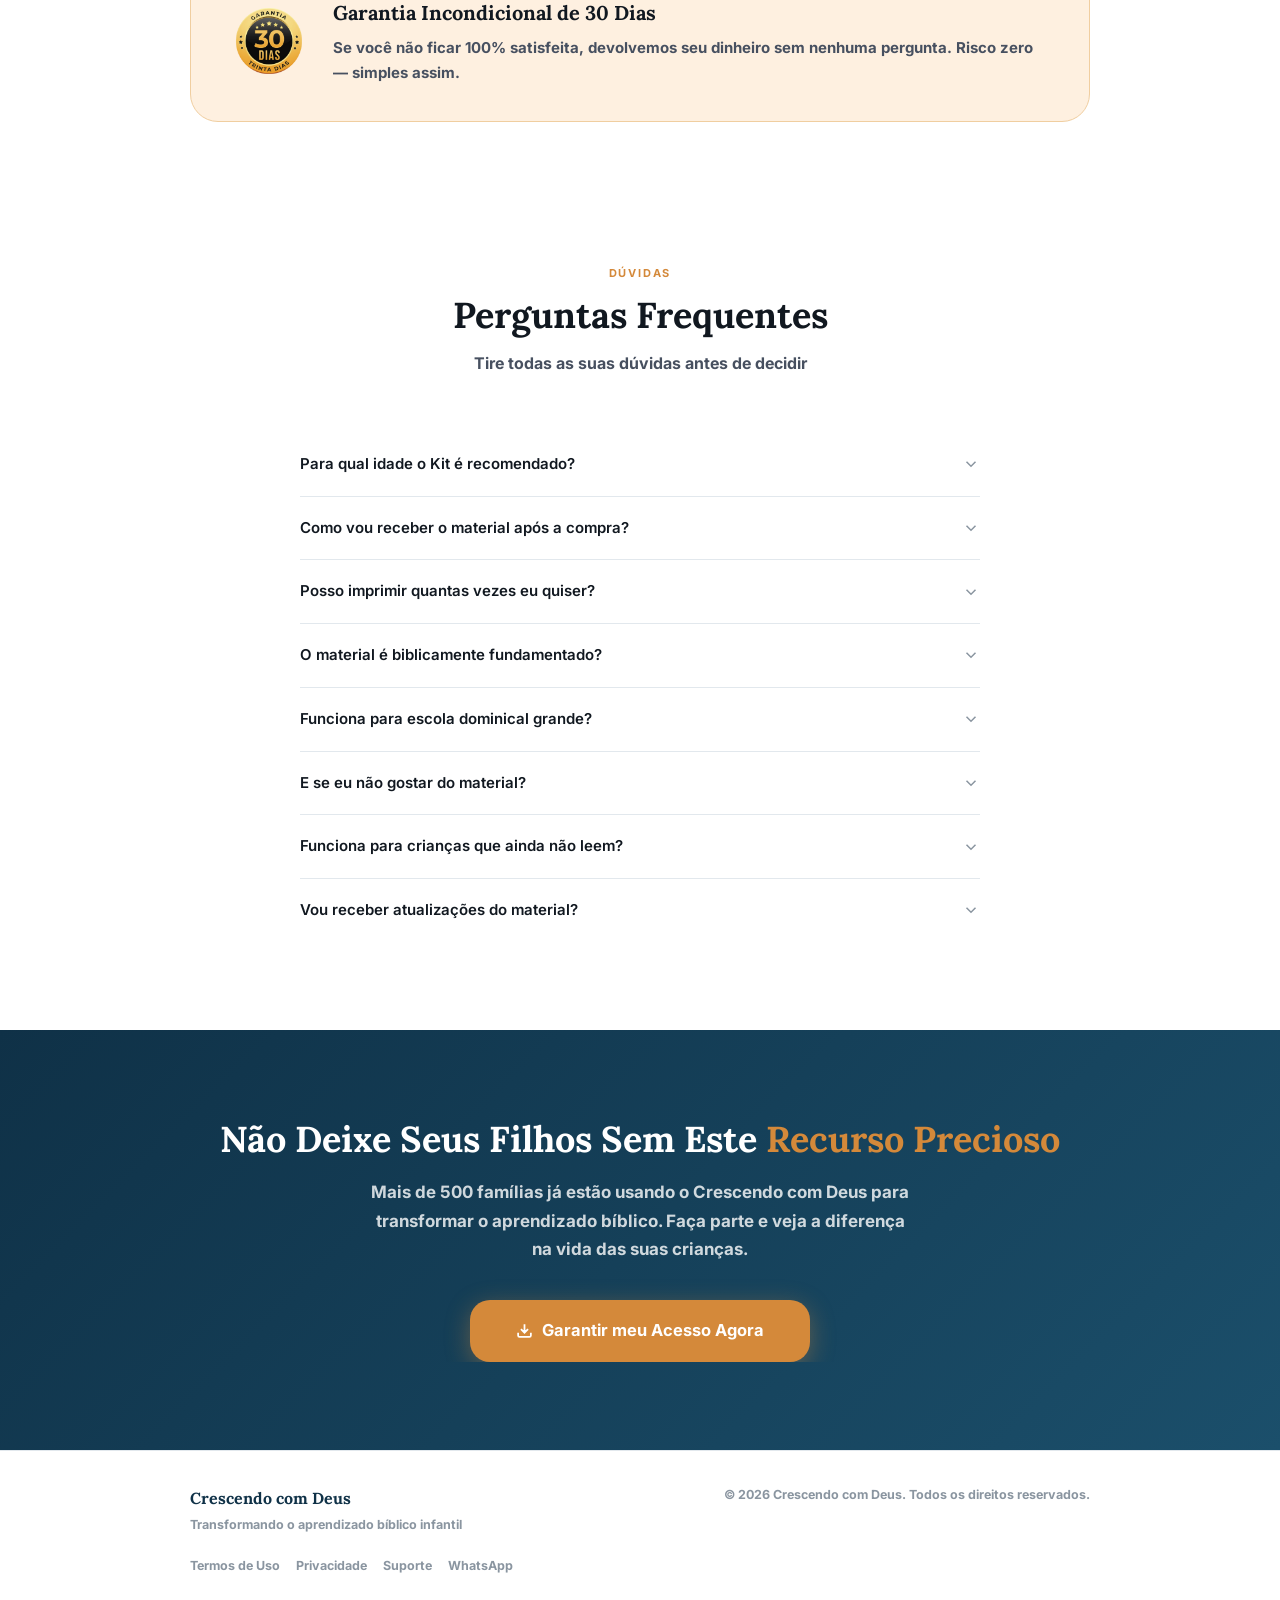
==== commit 99681d48: "Update index.html" ====
--- a/index.html
+++ b/index.html
@@ -457,7 +457,7 @@
   </div>
 
   <div class="hero-mockup">
-    <img src="[data-uri]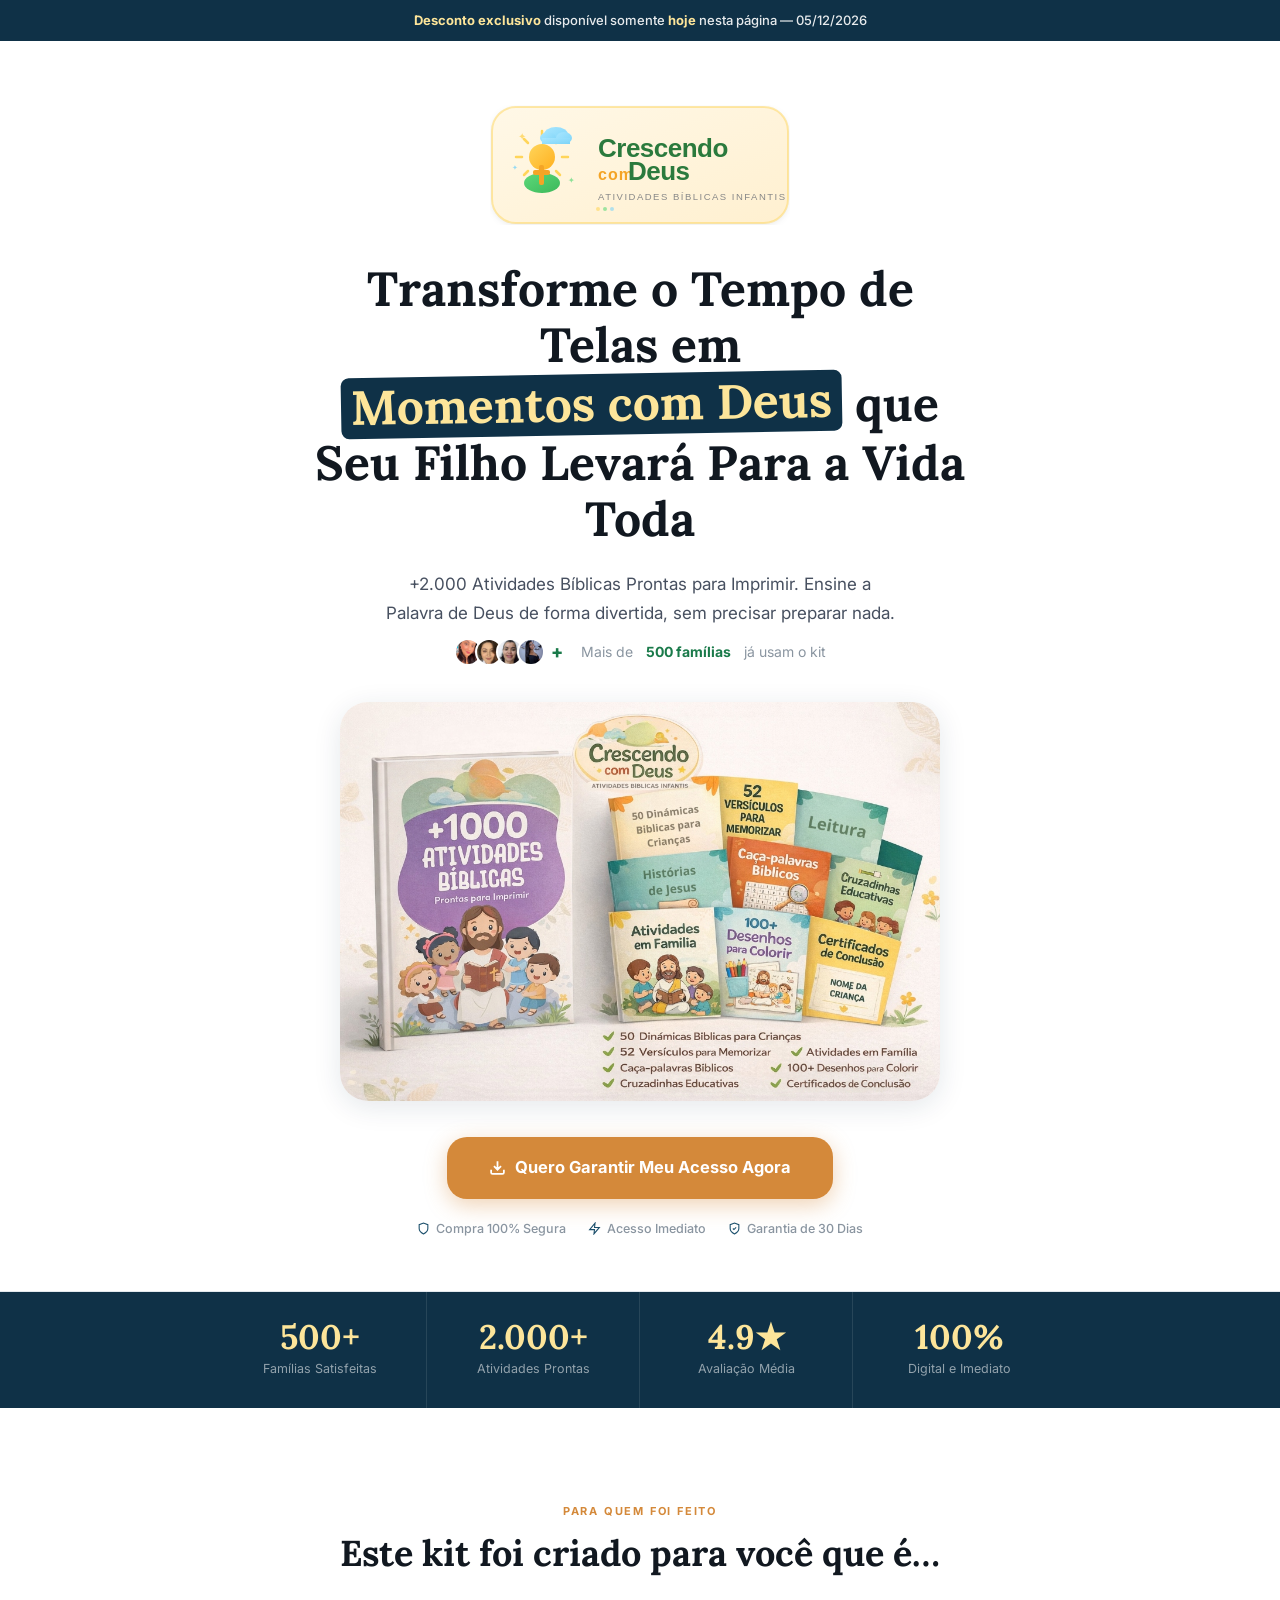
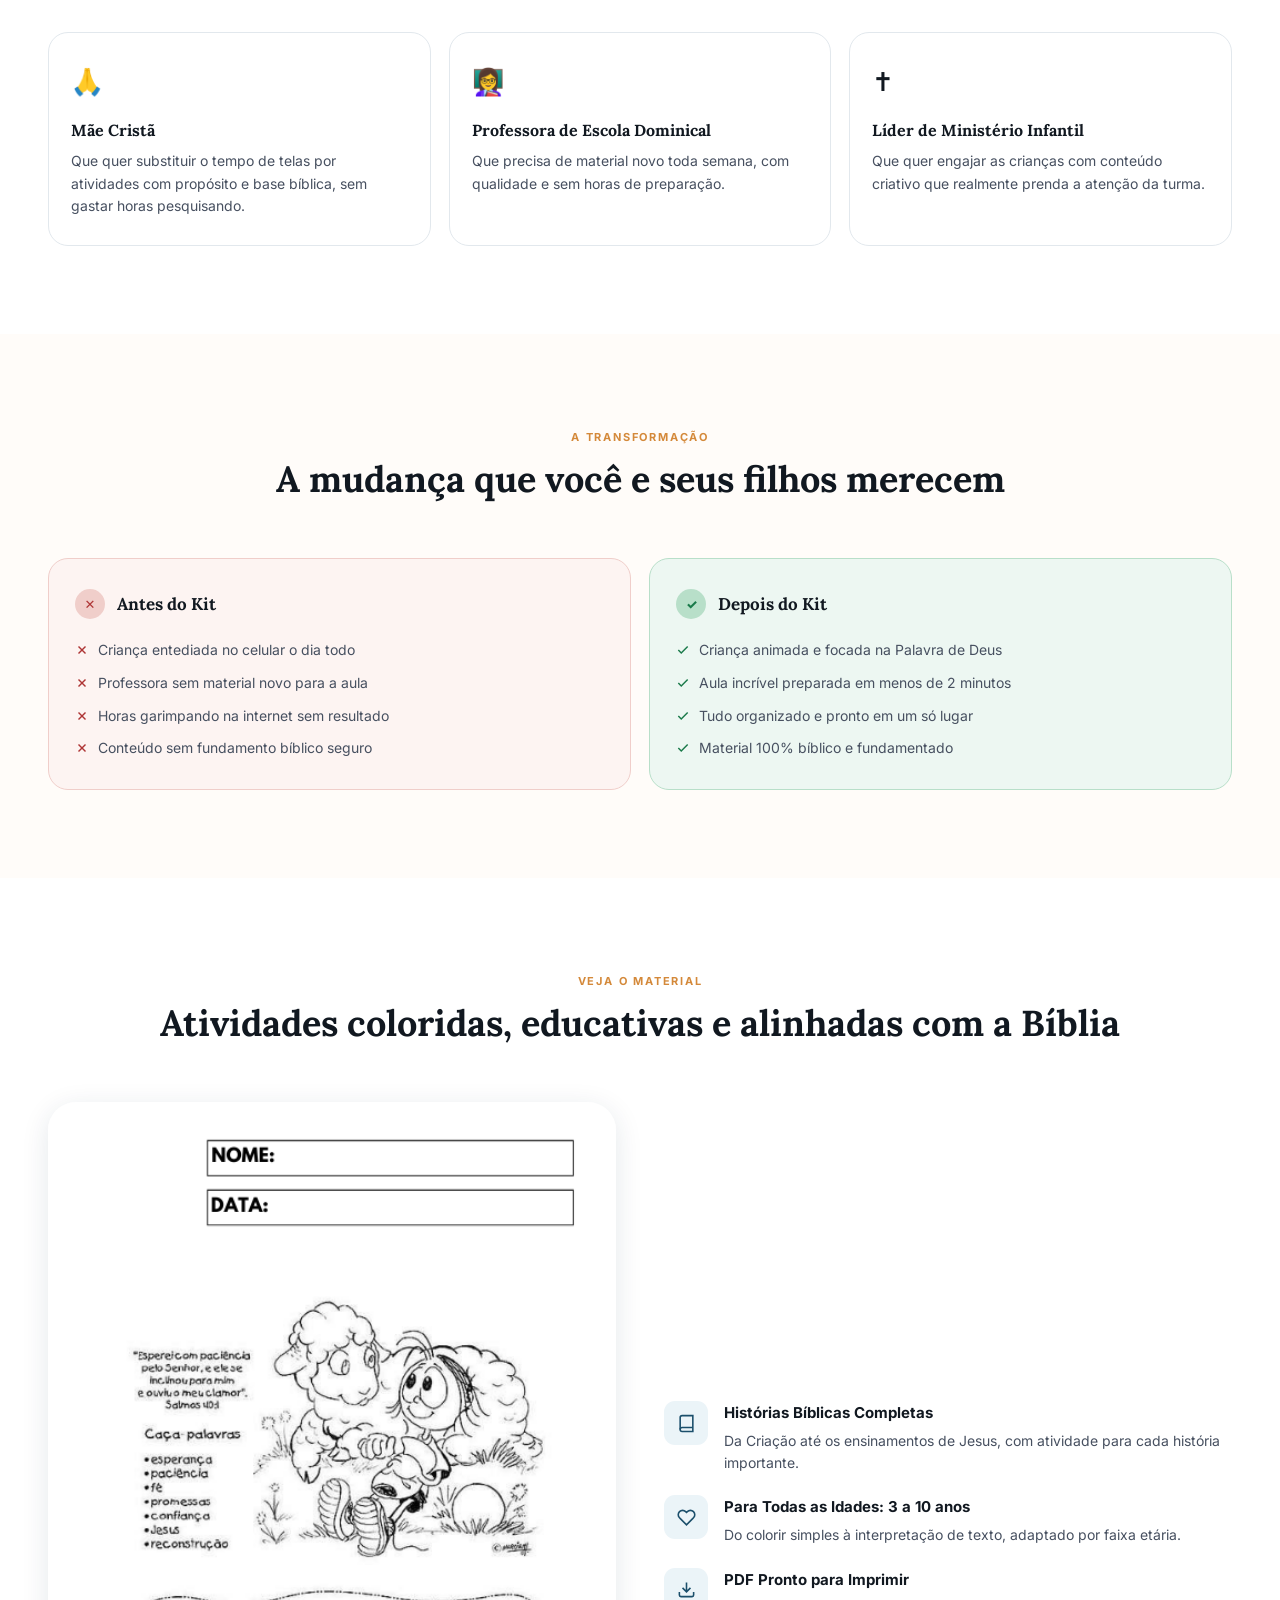
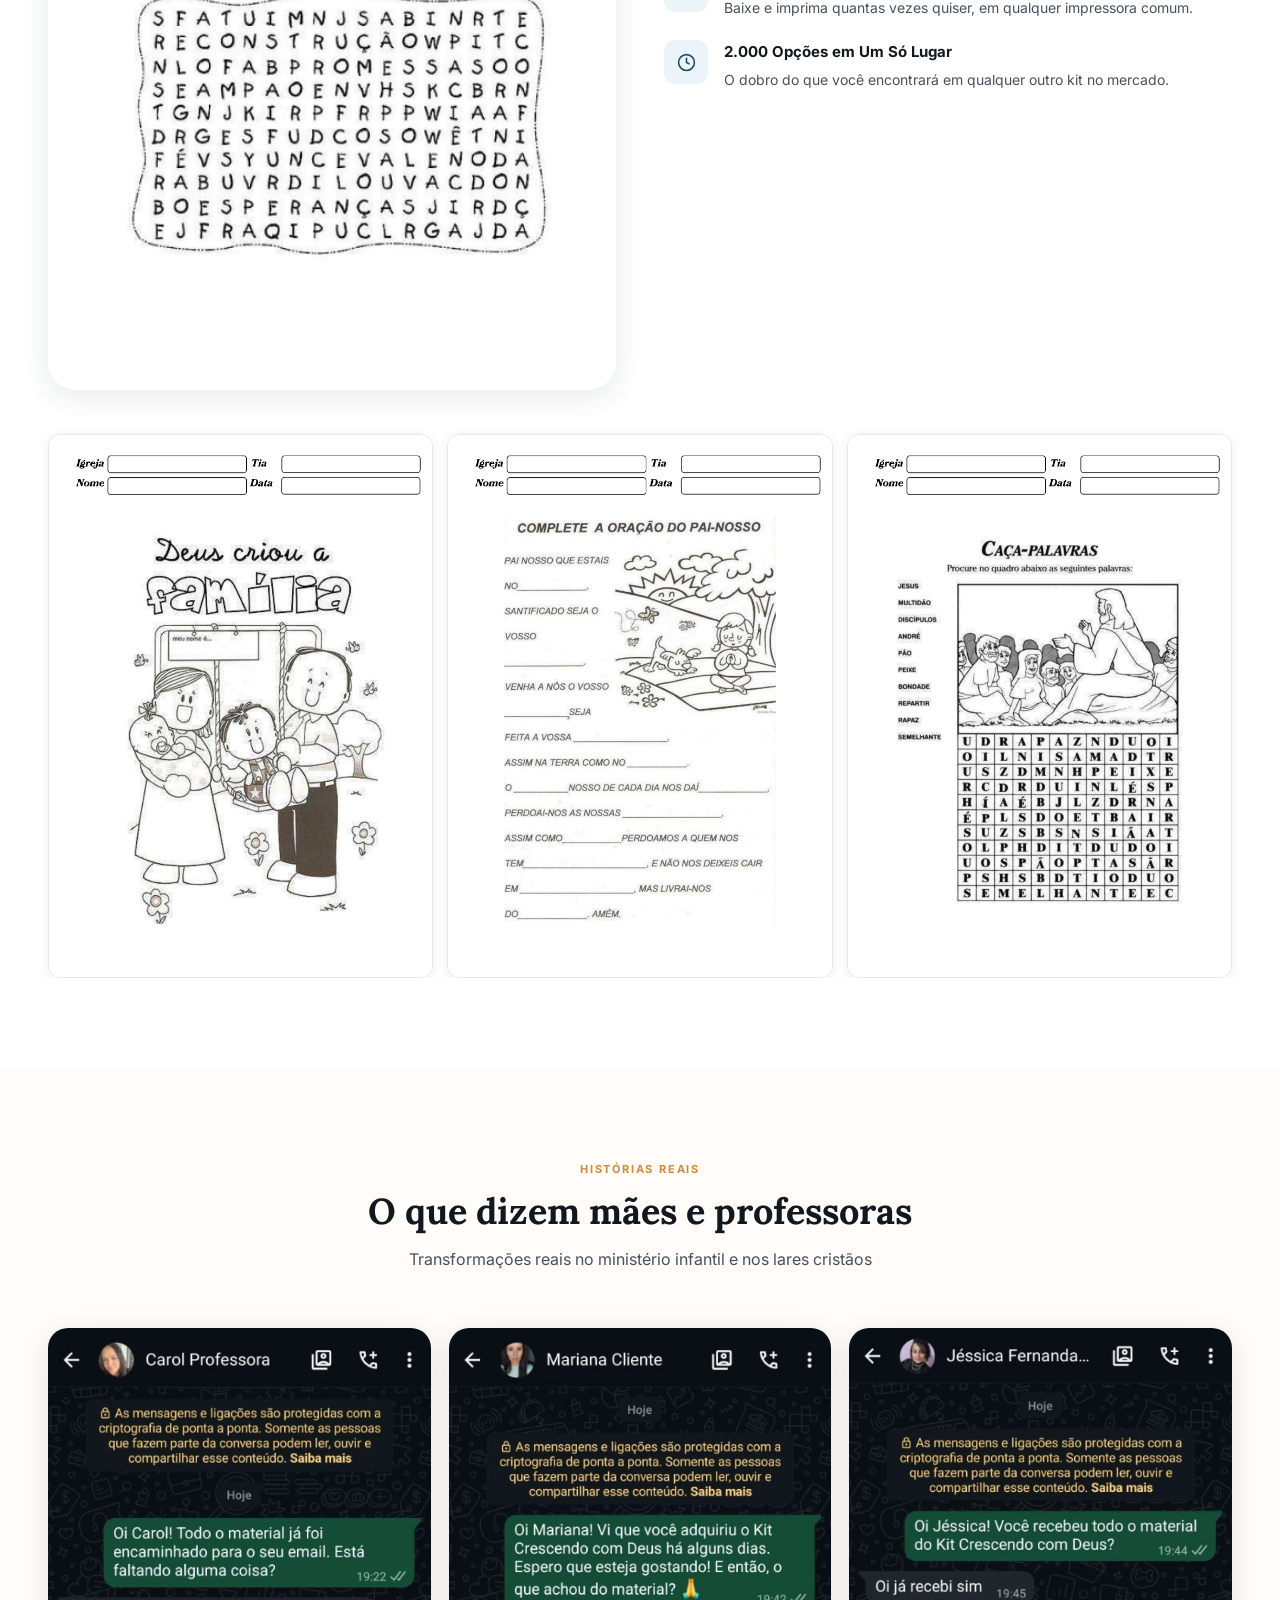
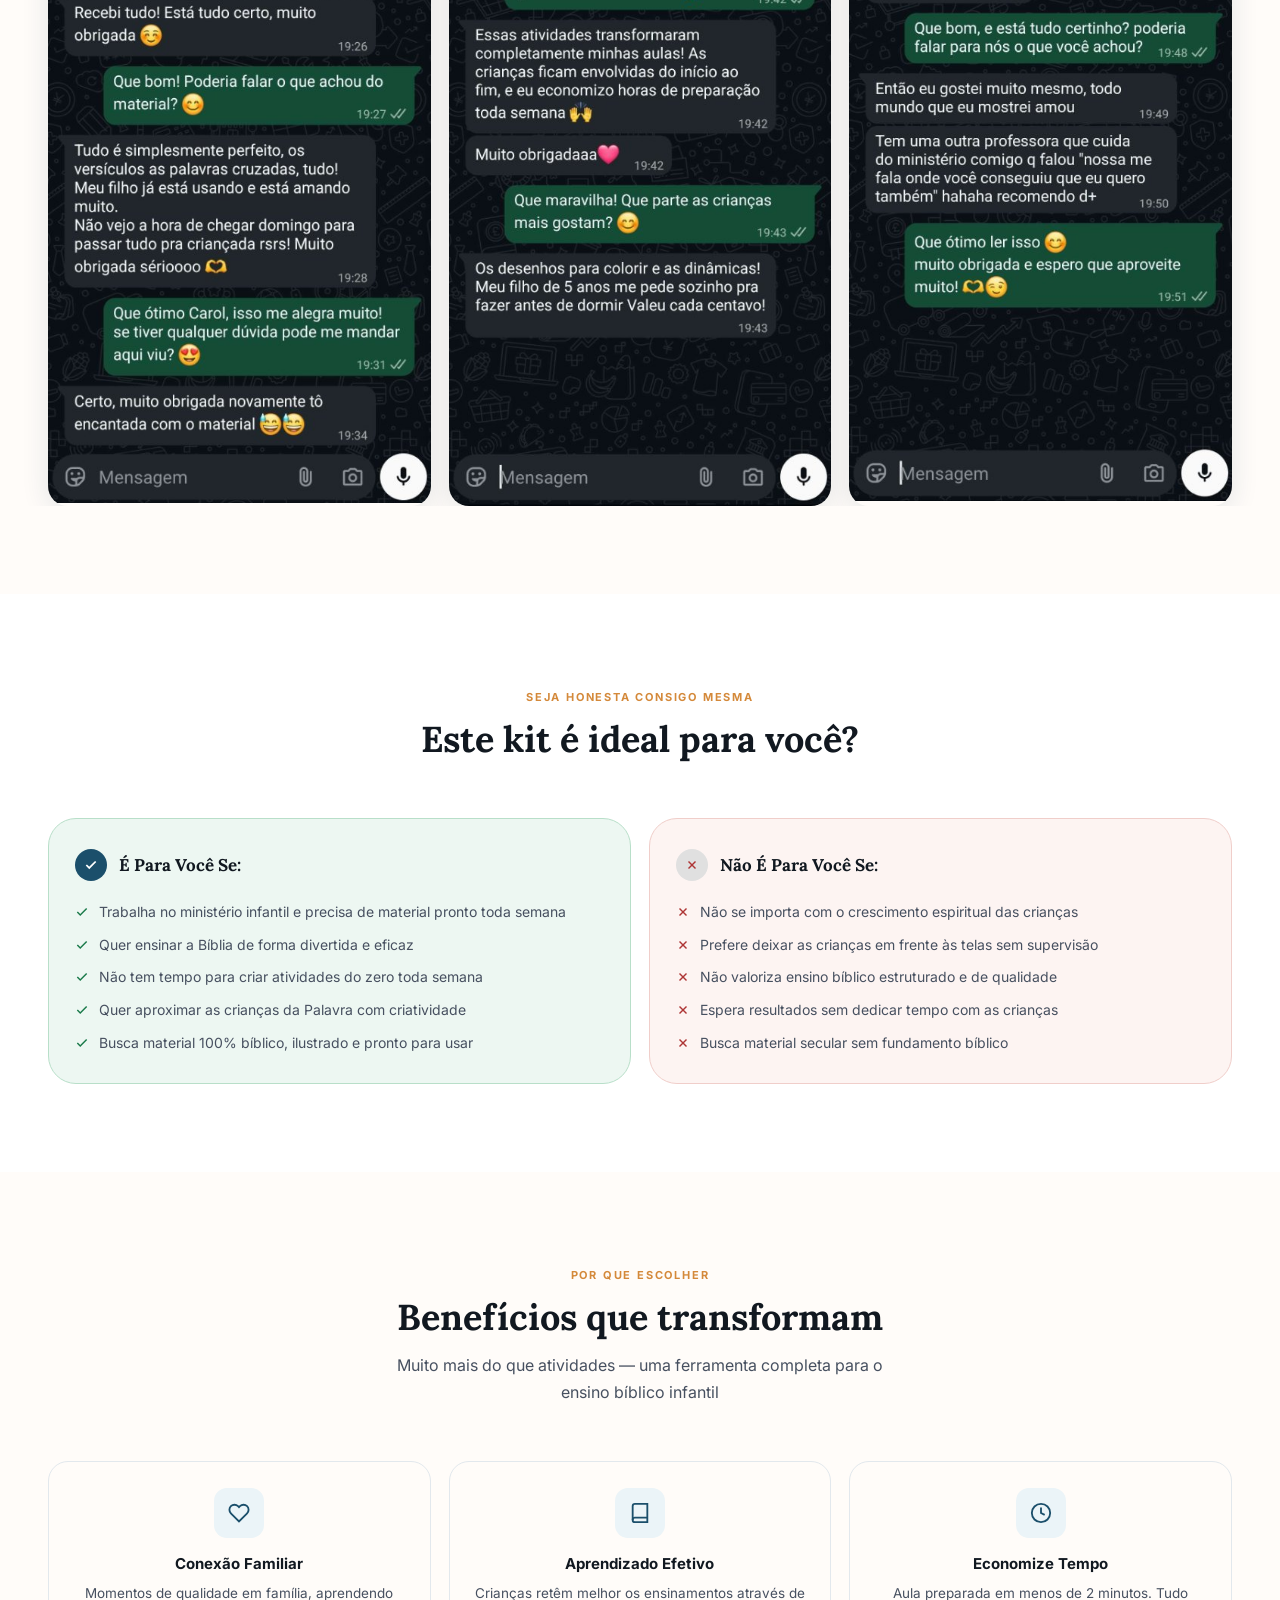
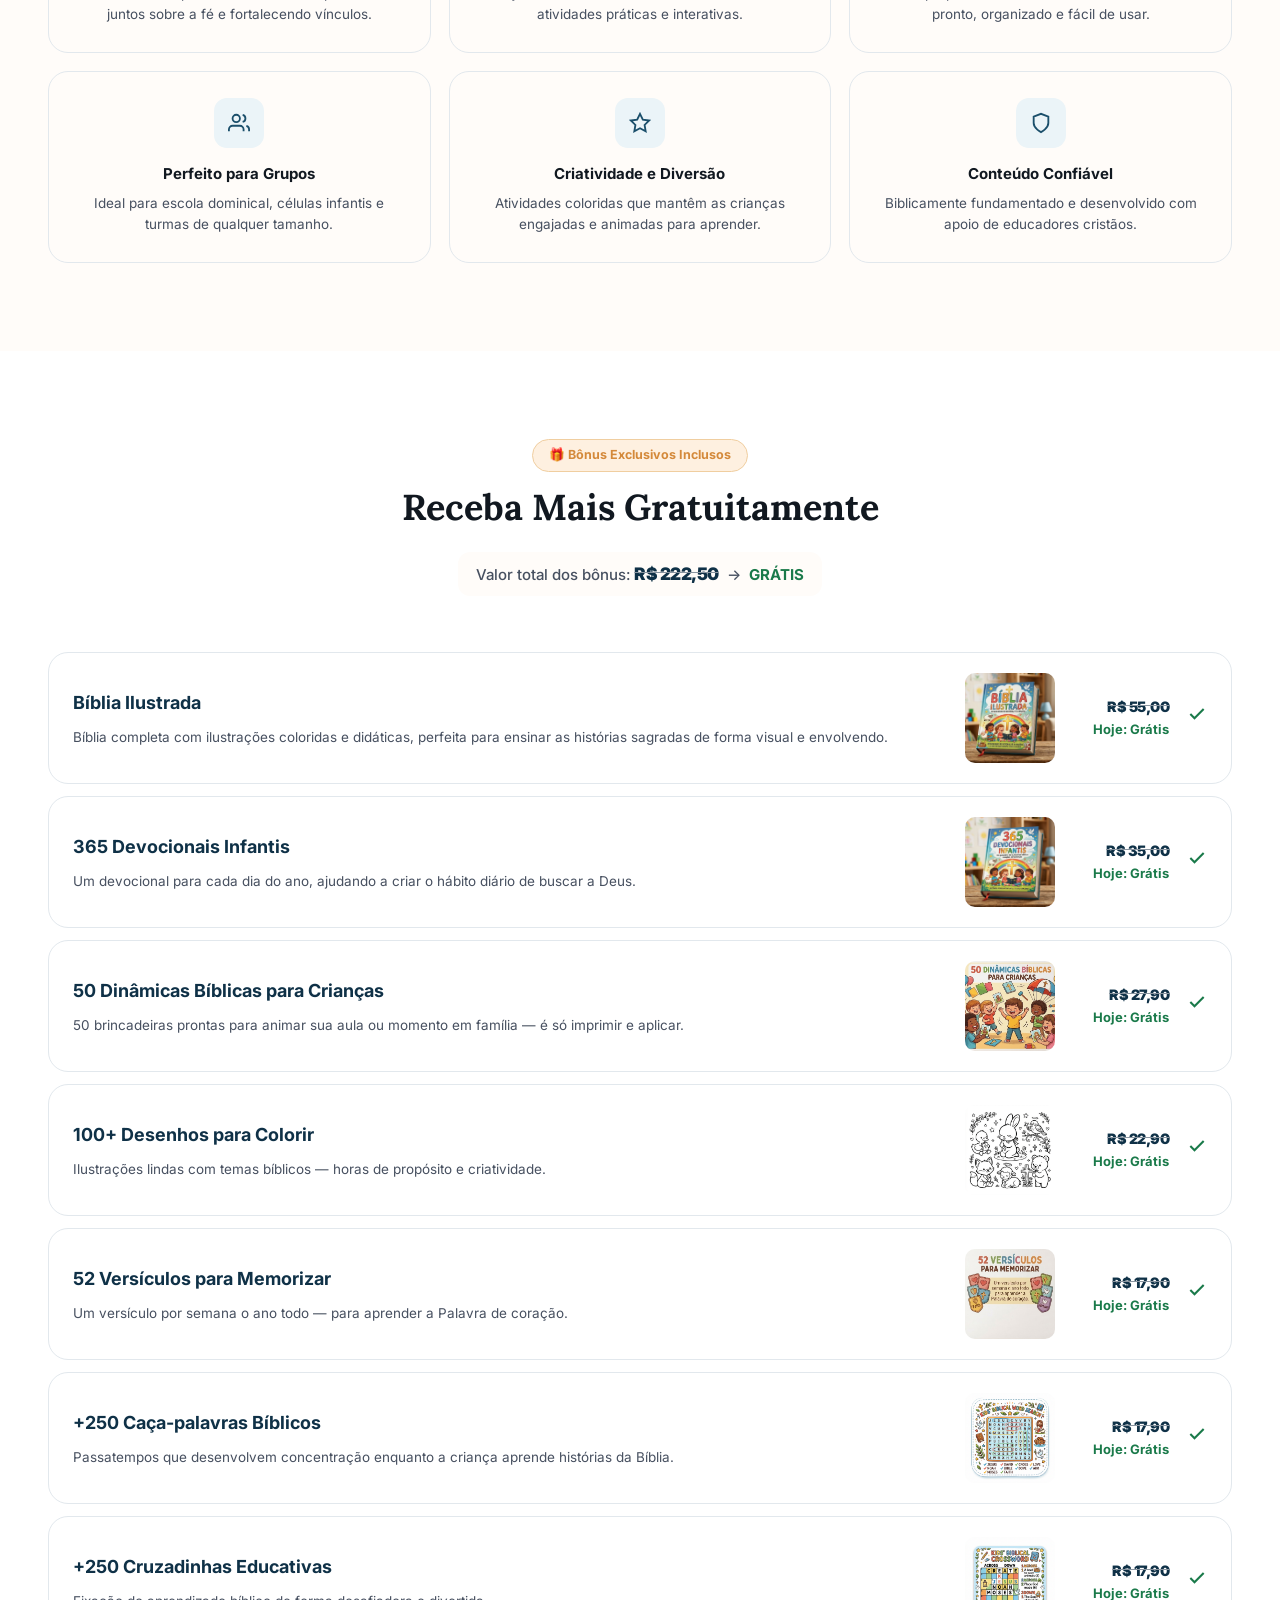
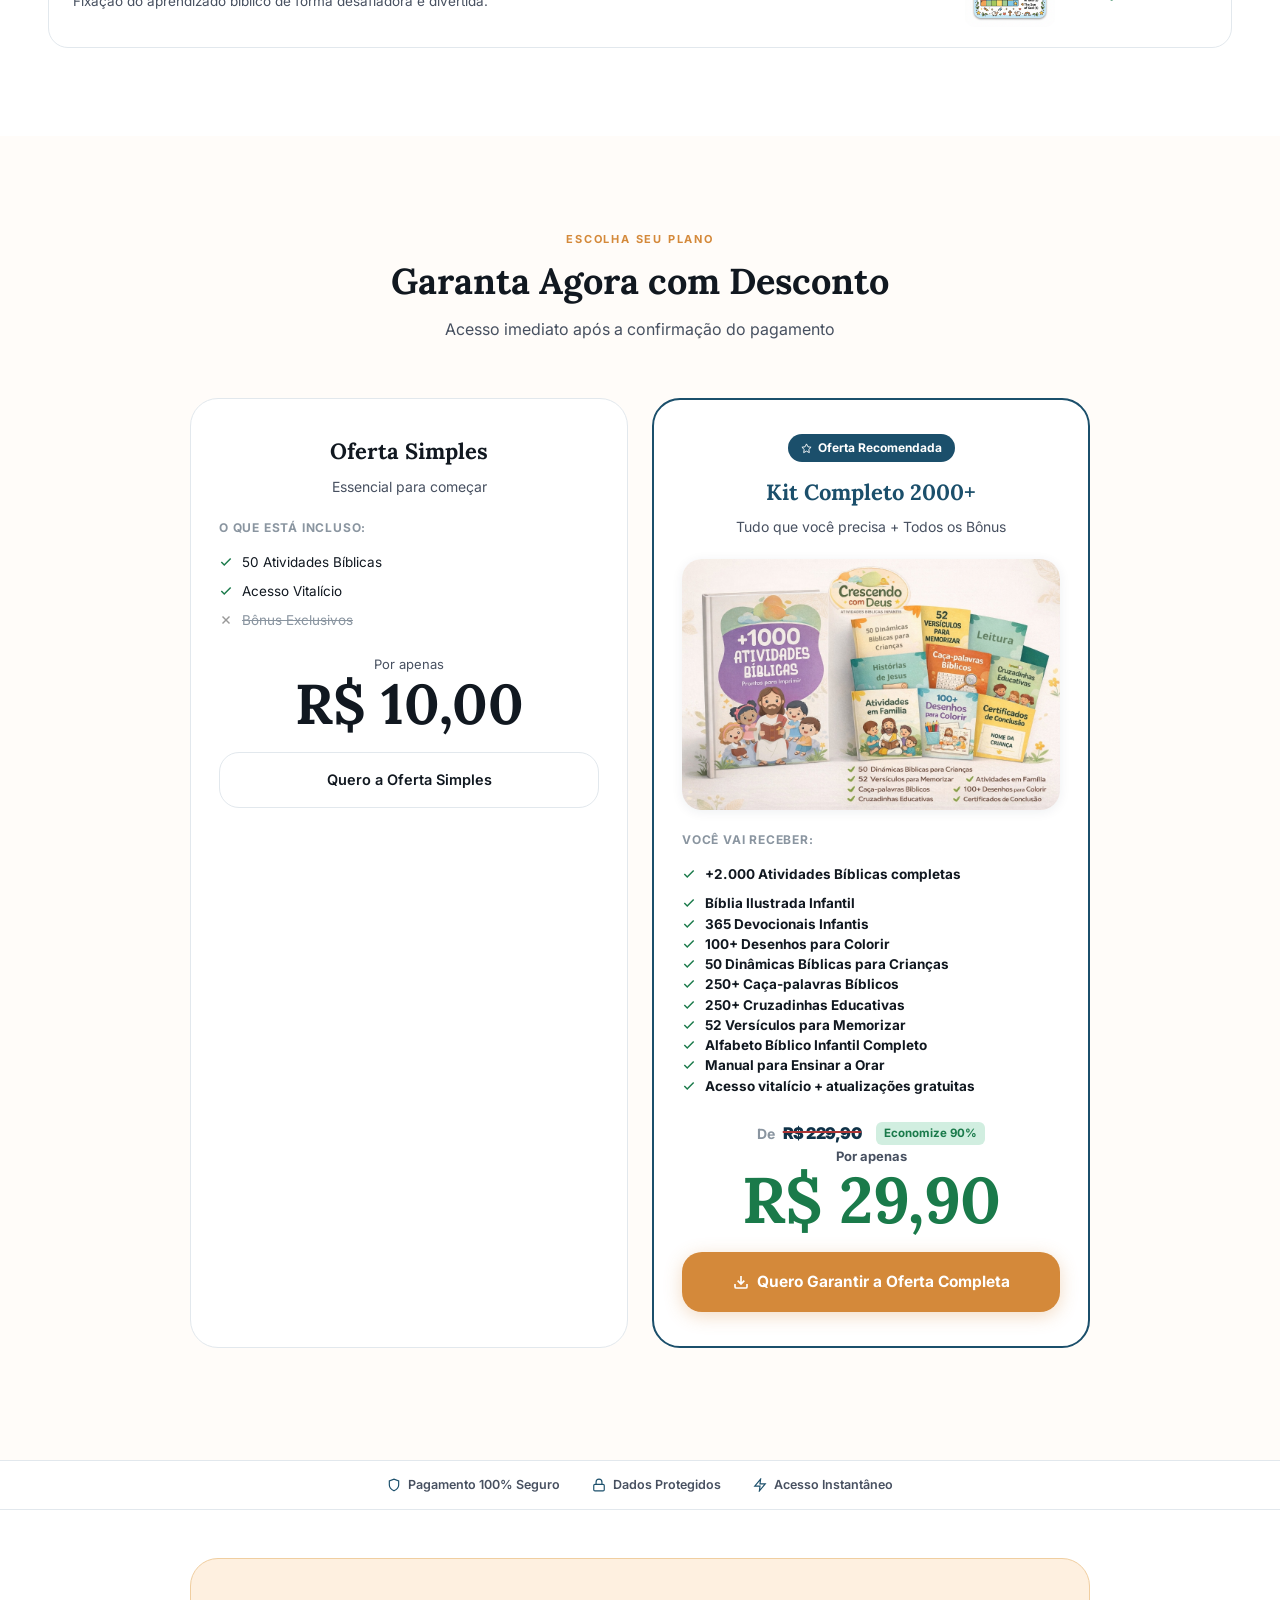
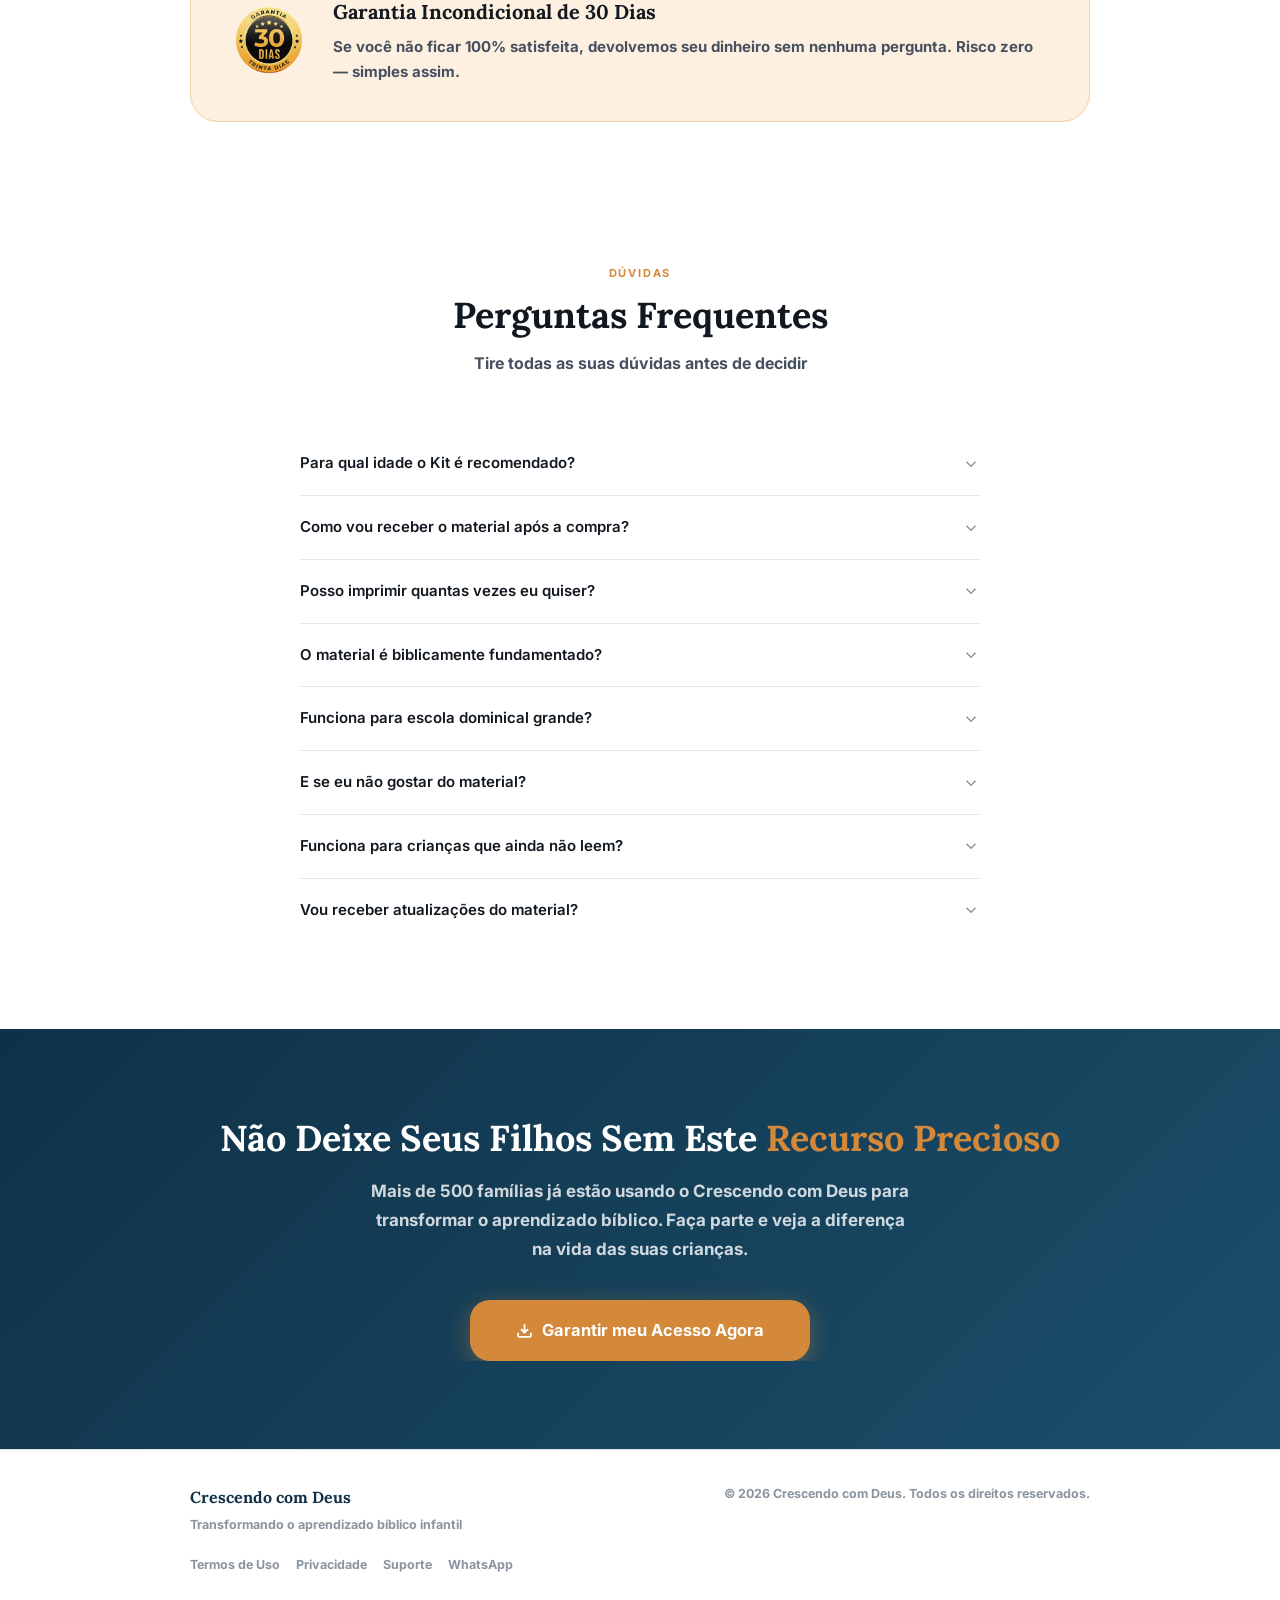
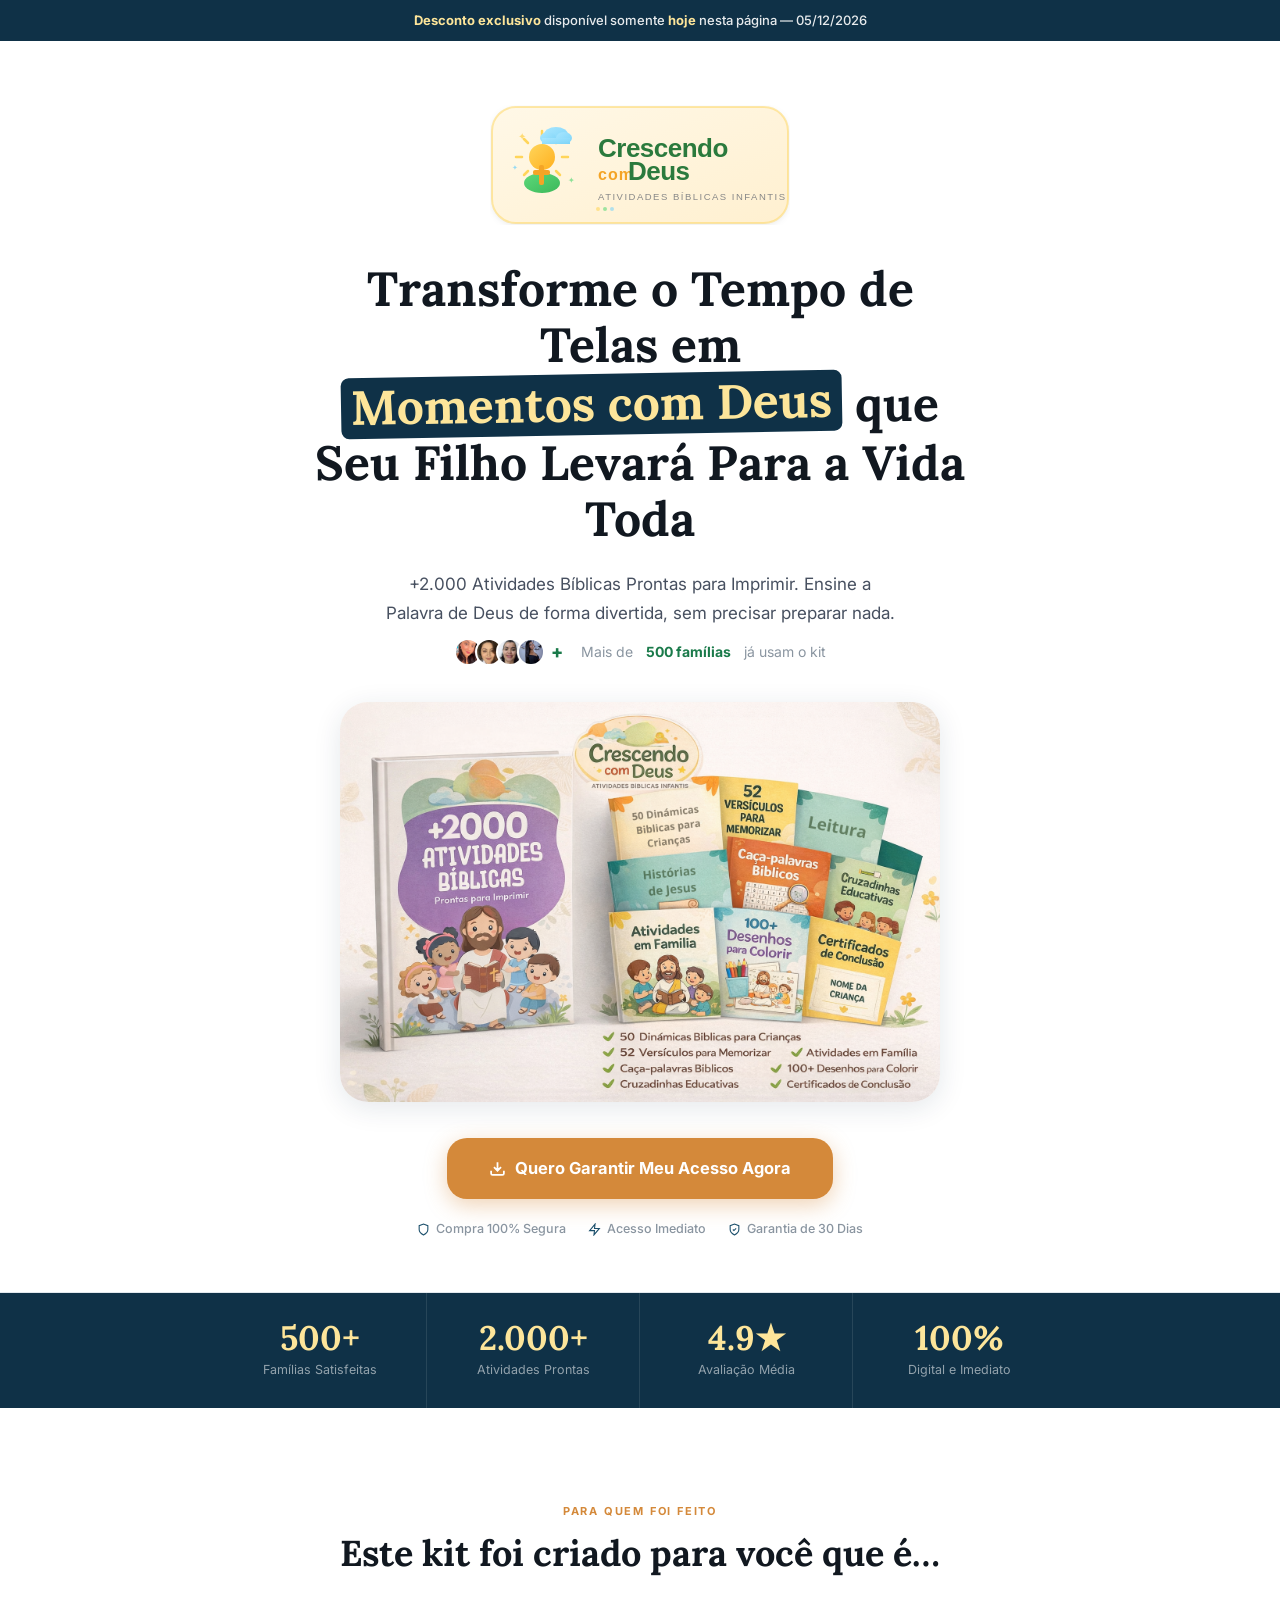
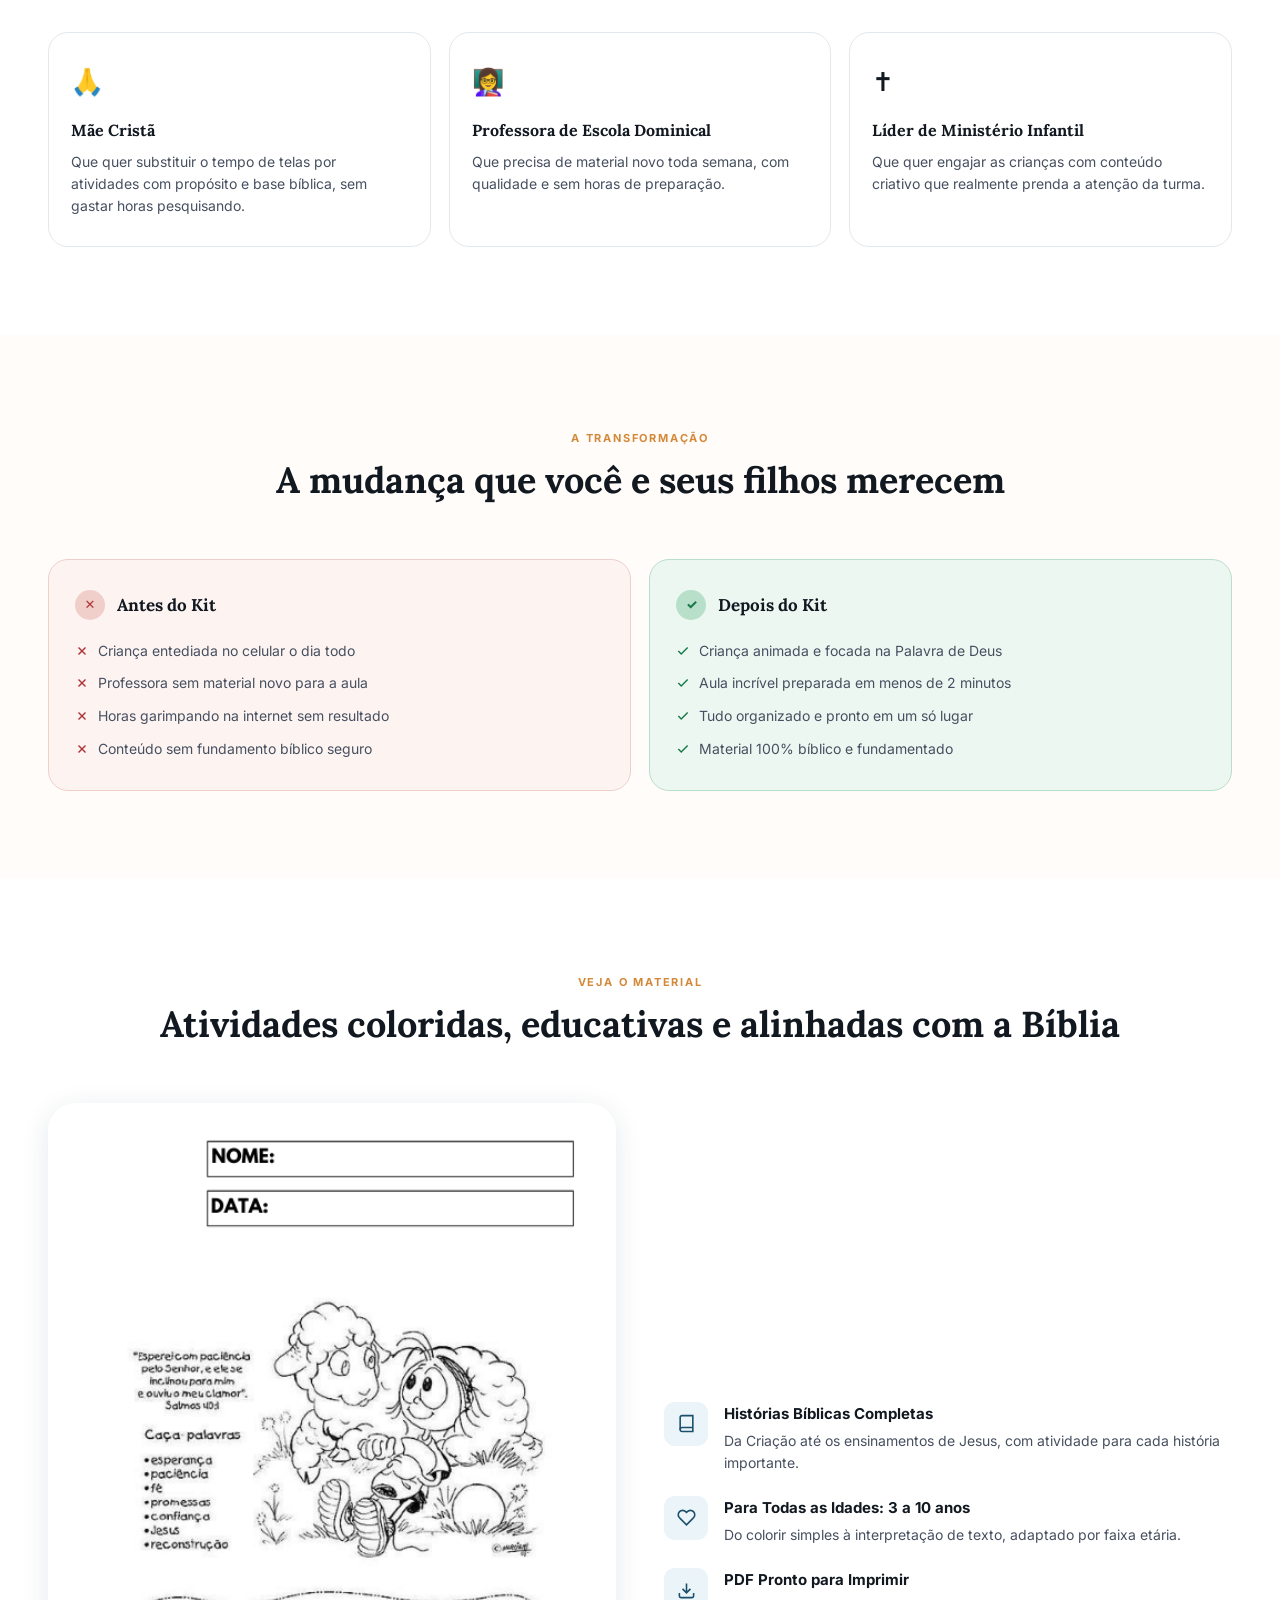
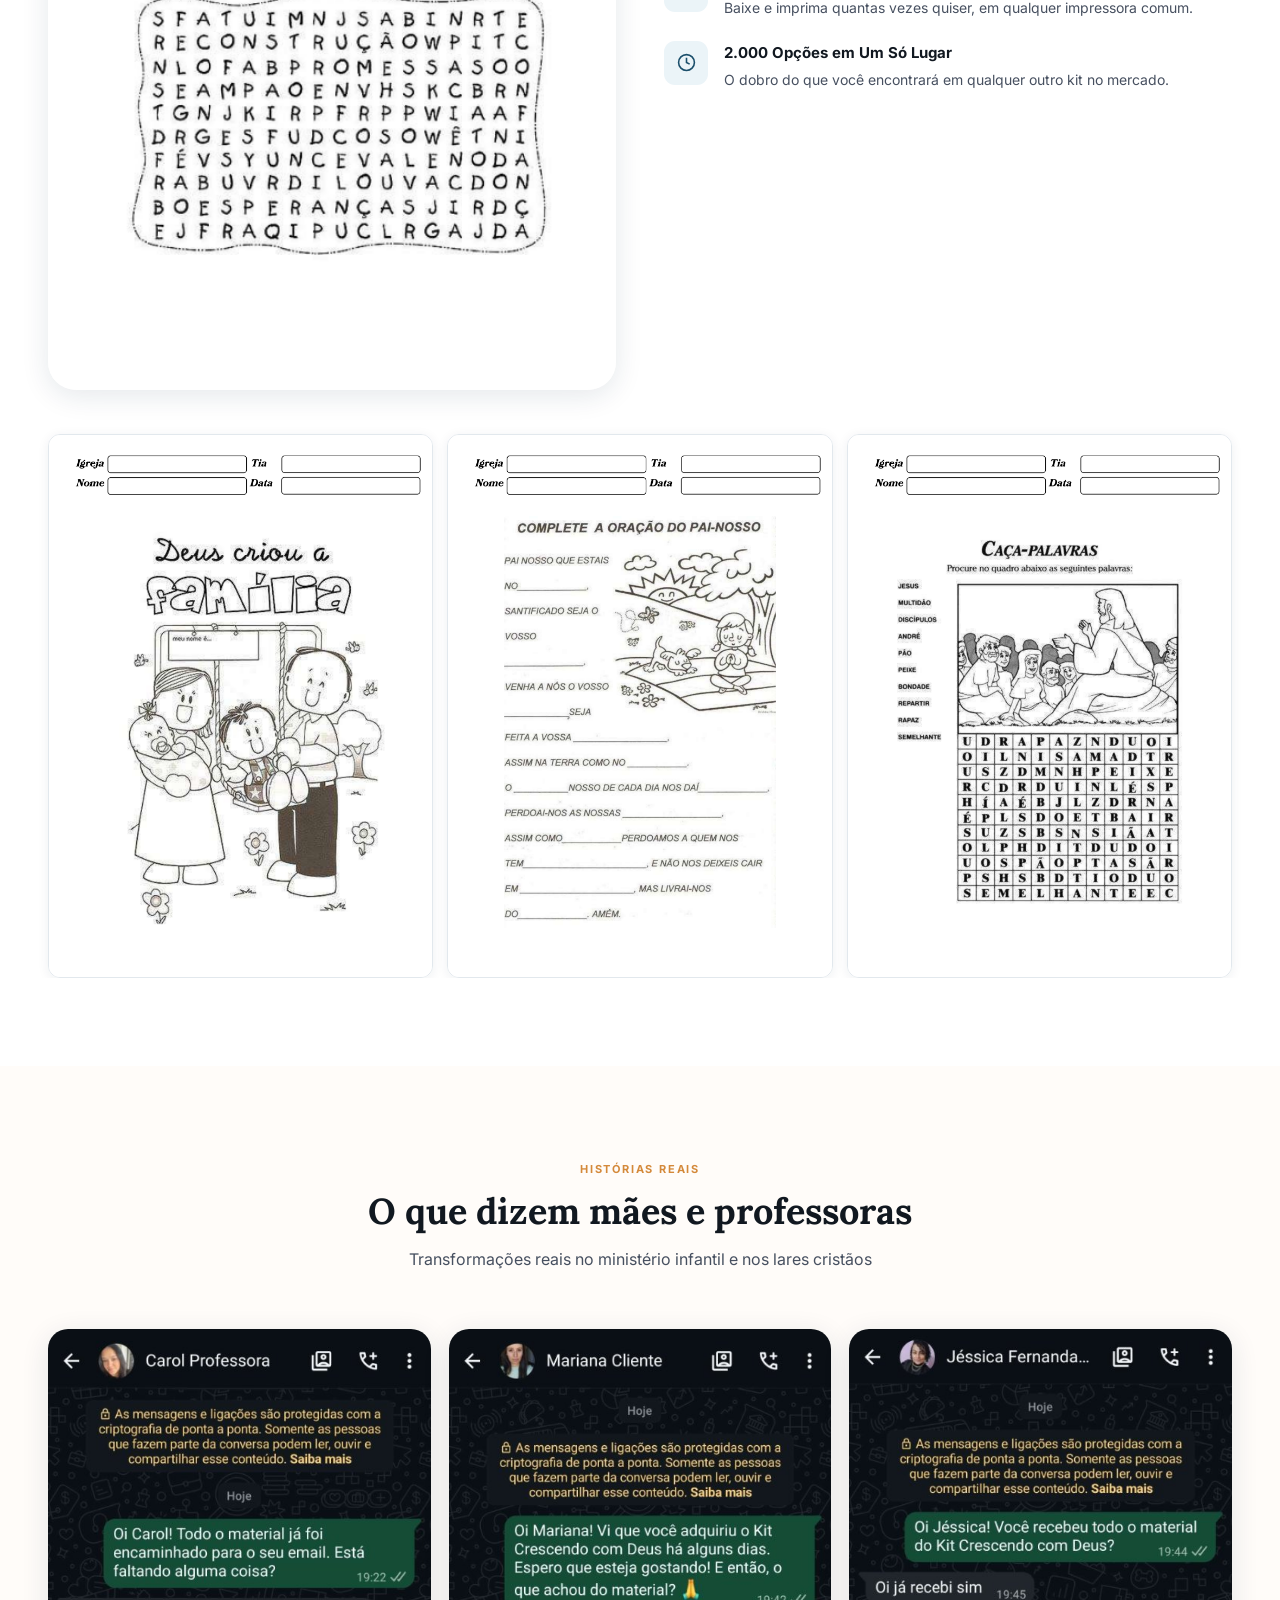
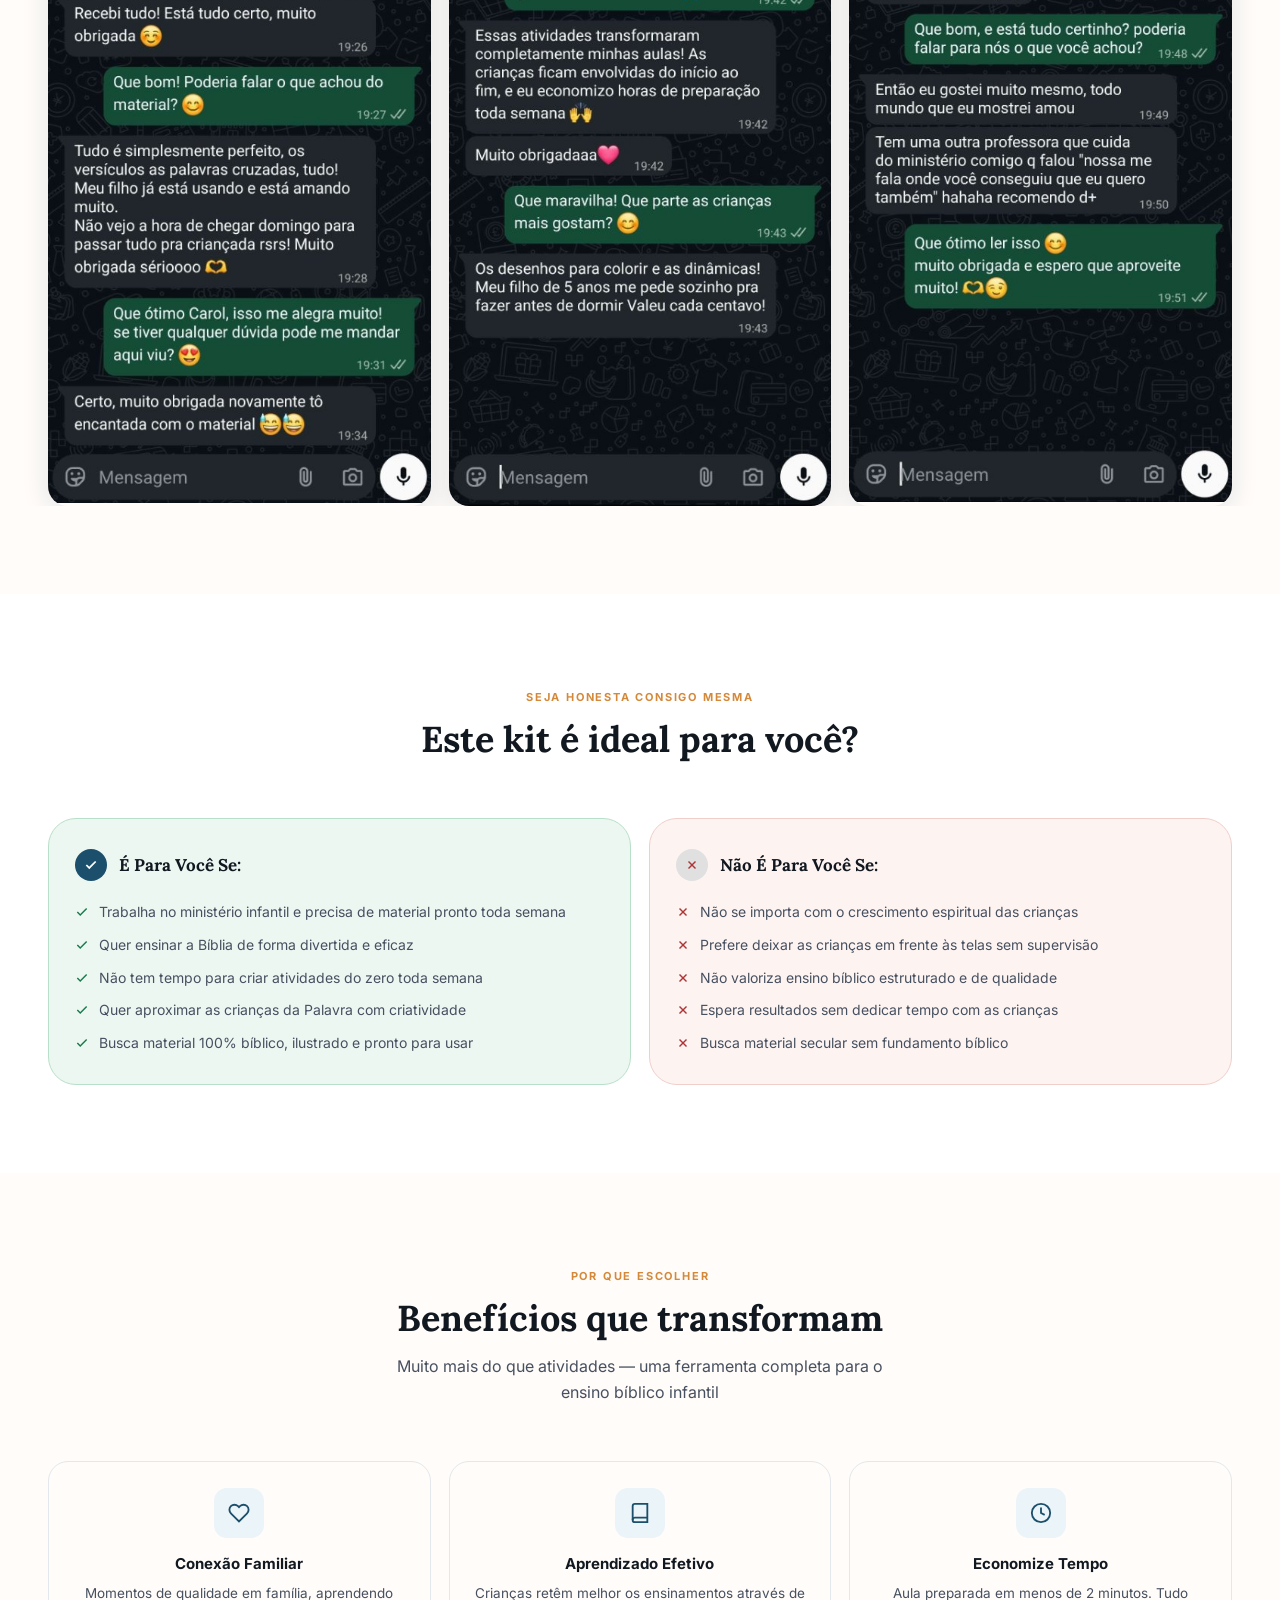
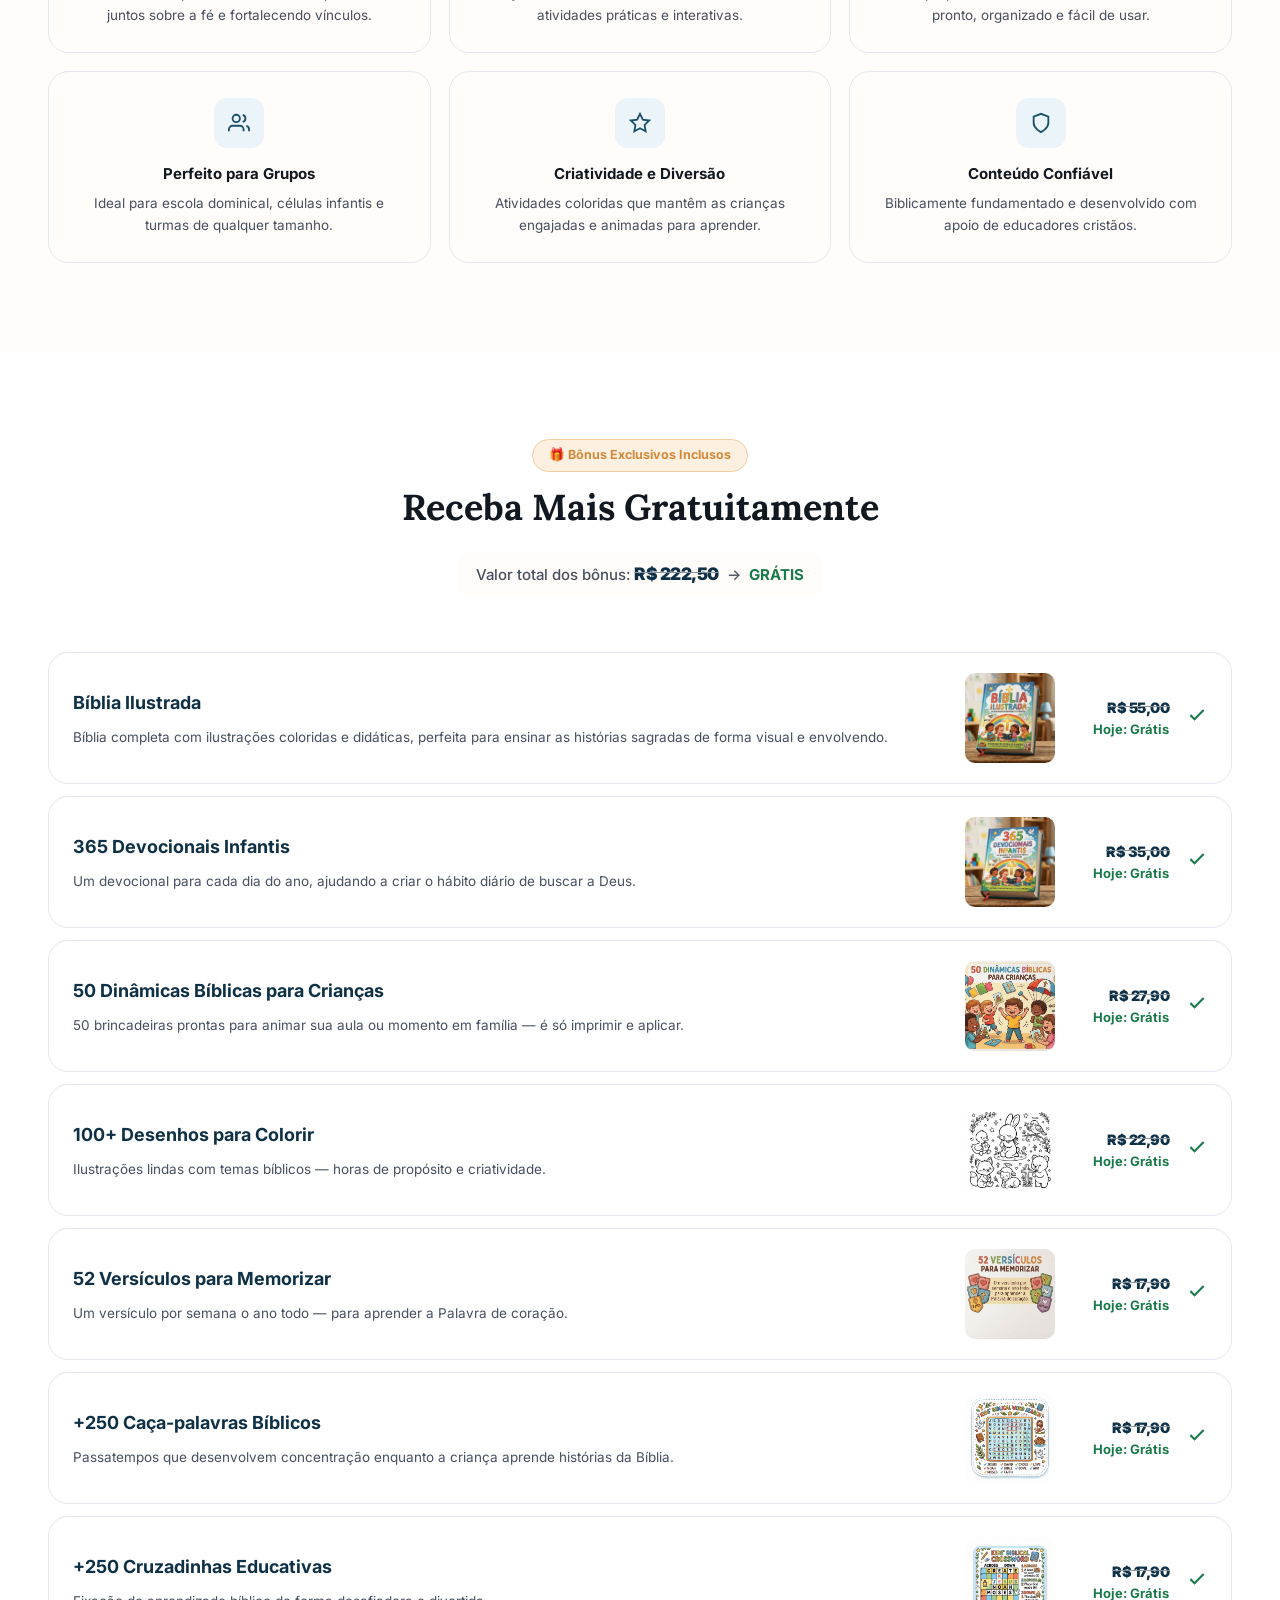
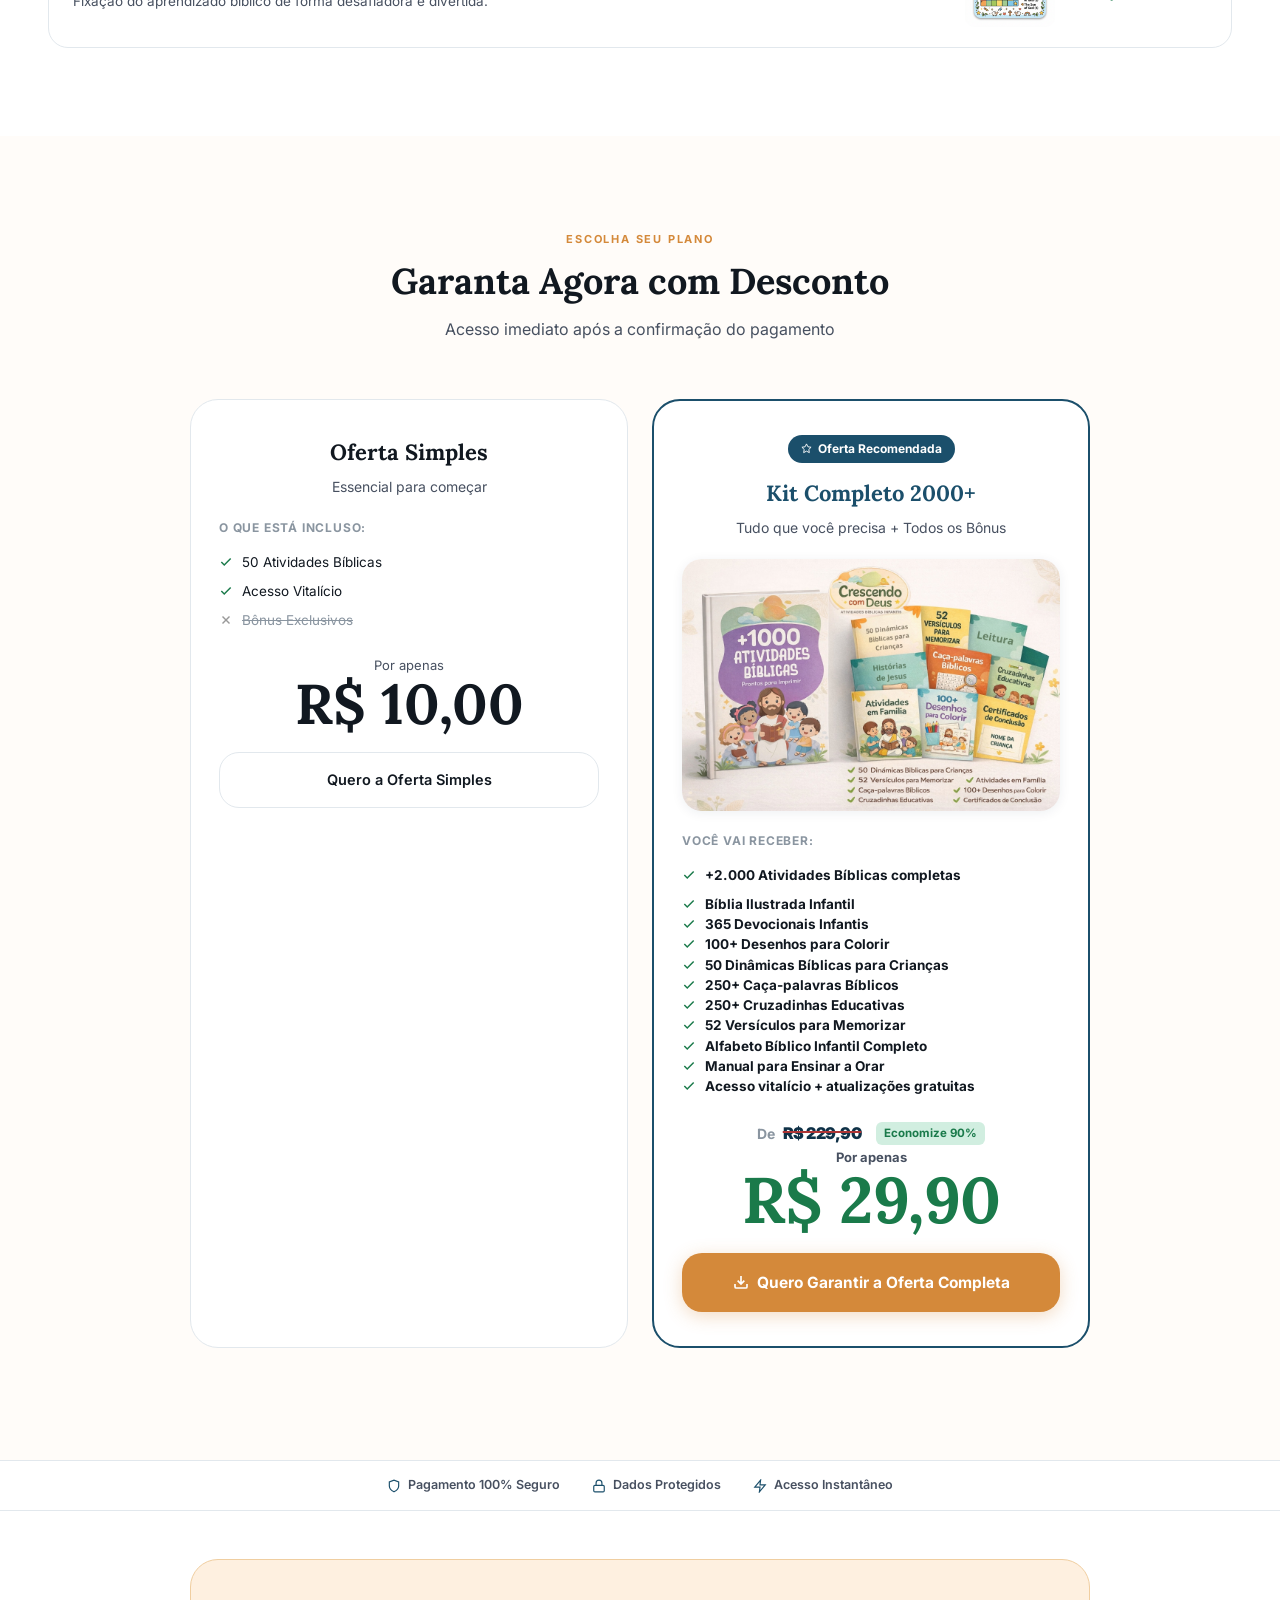
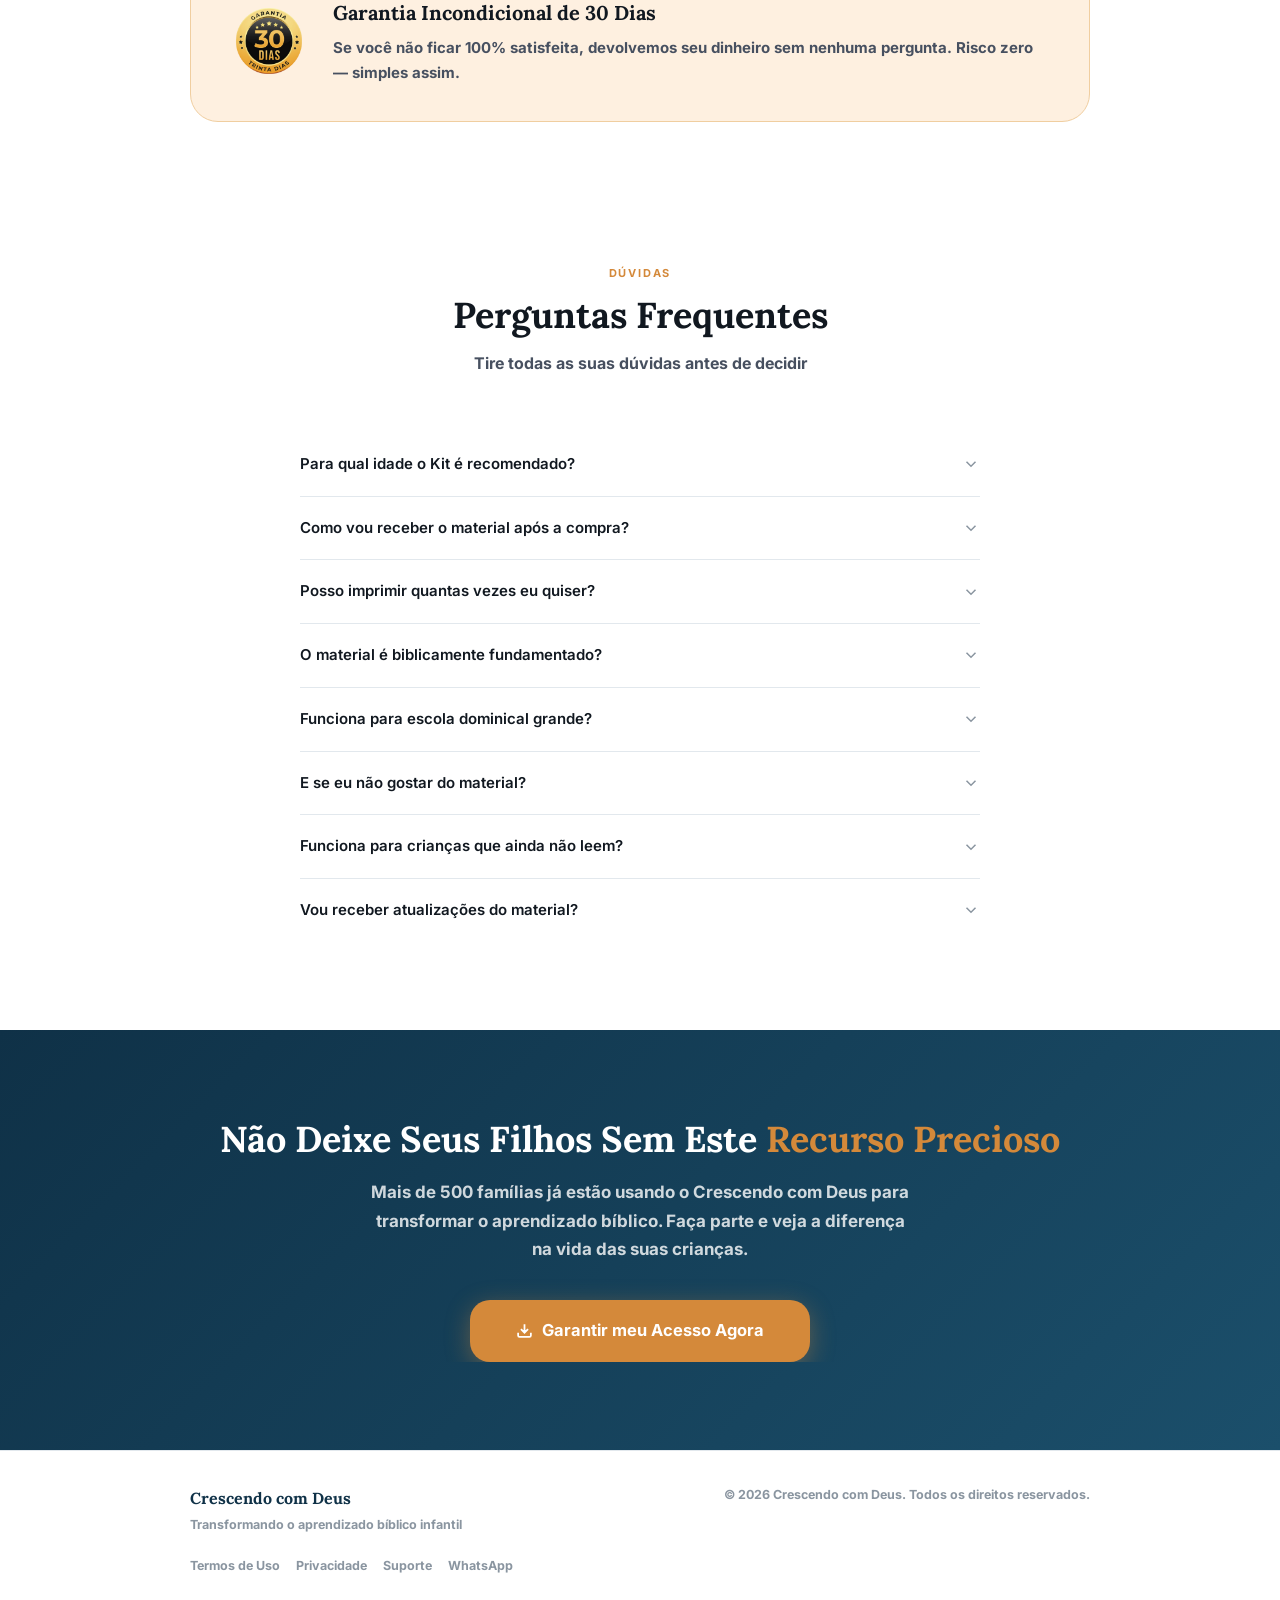
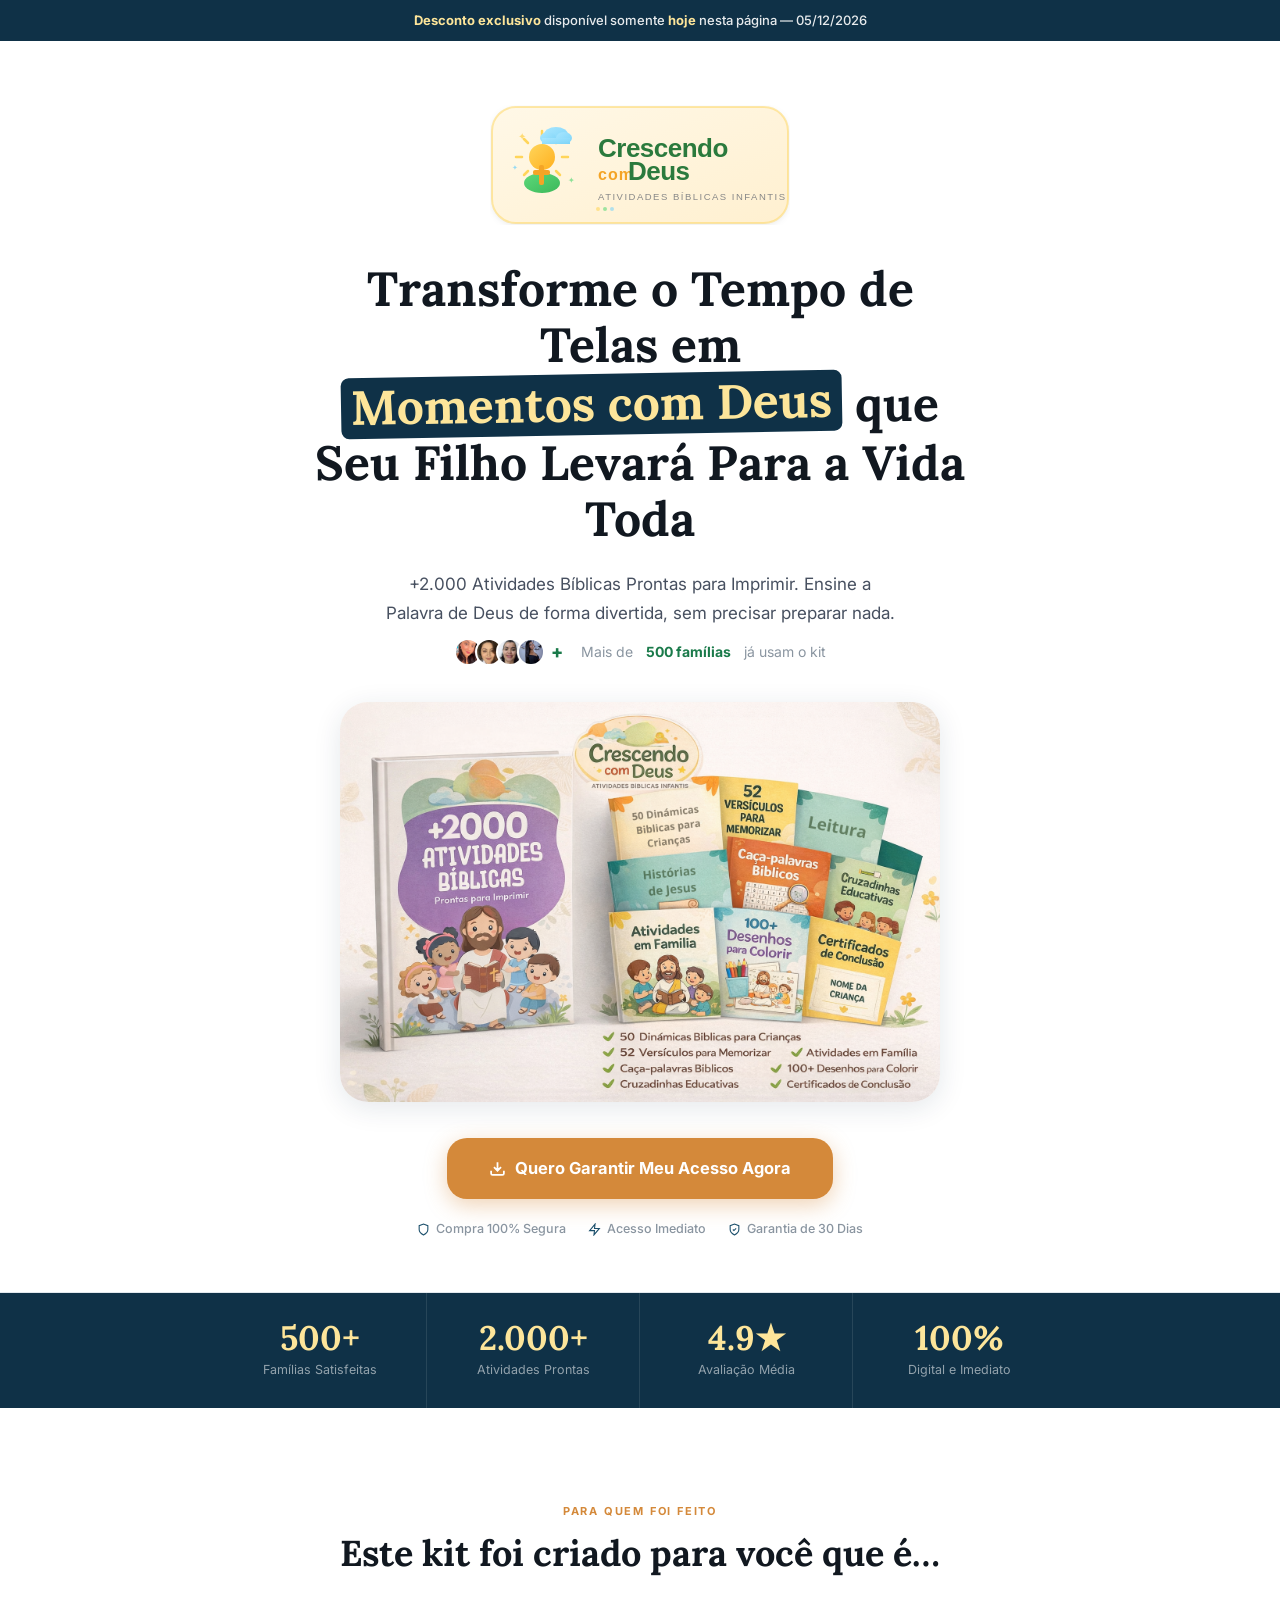
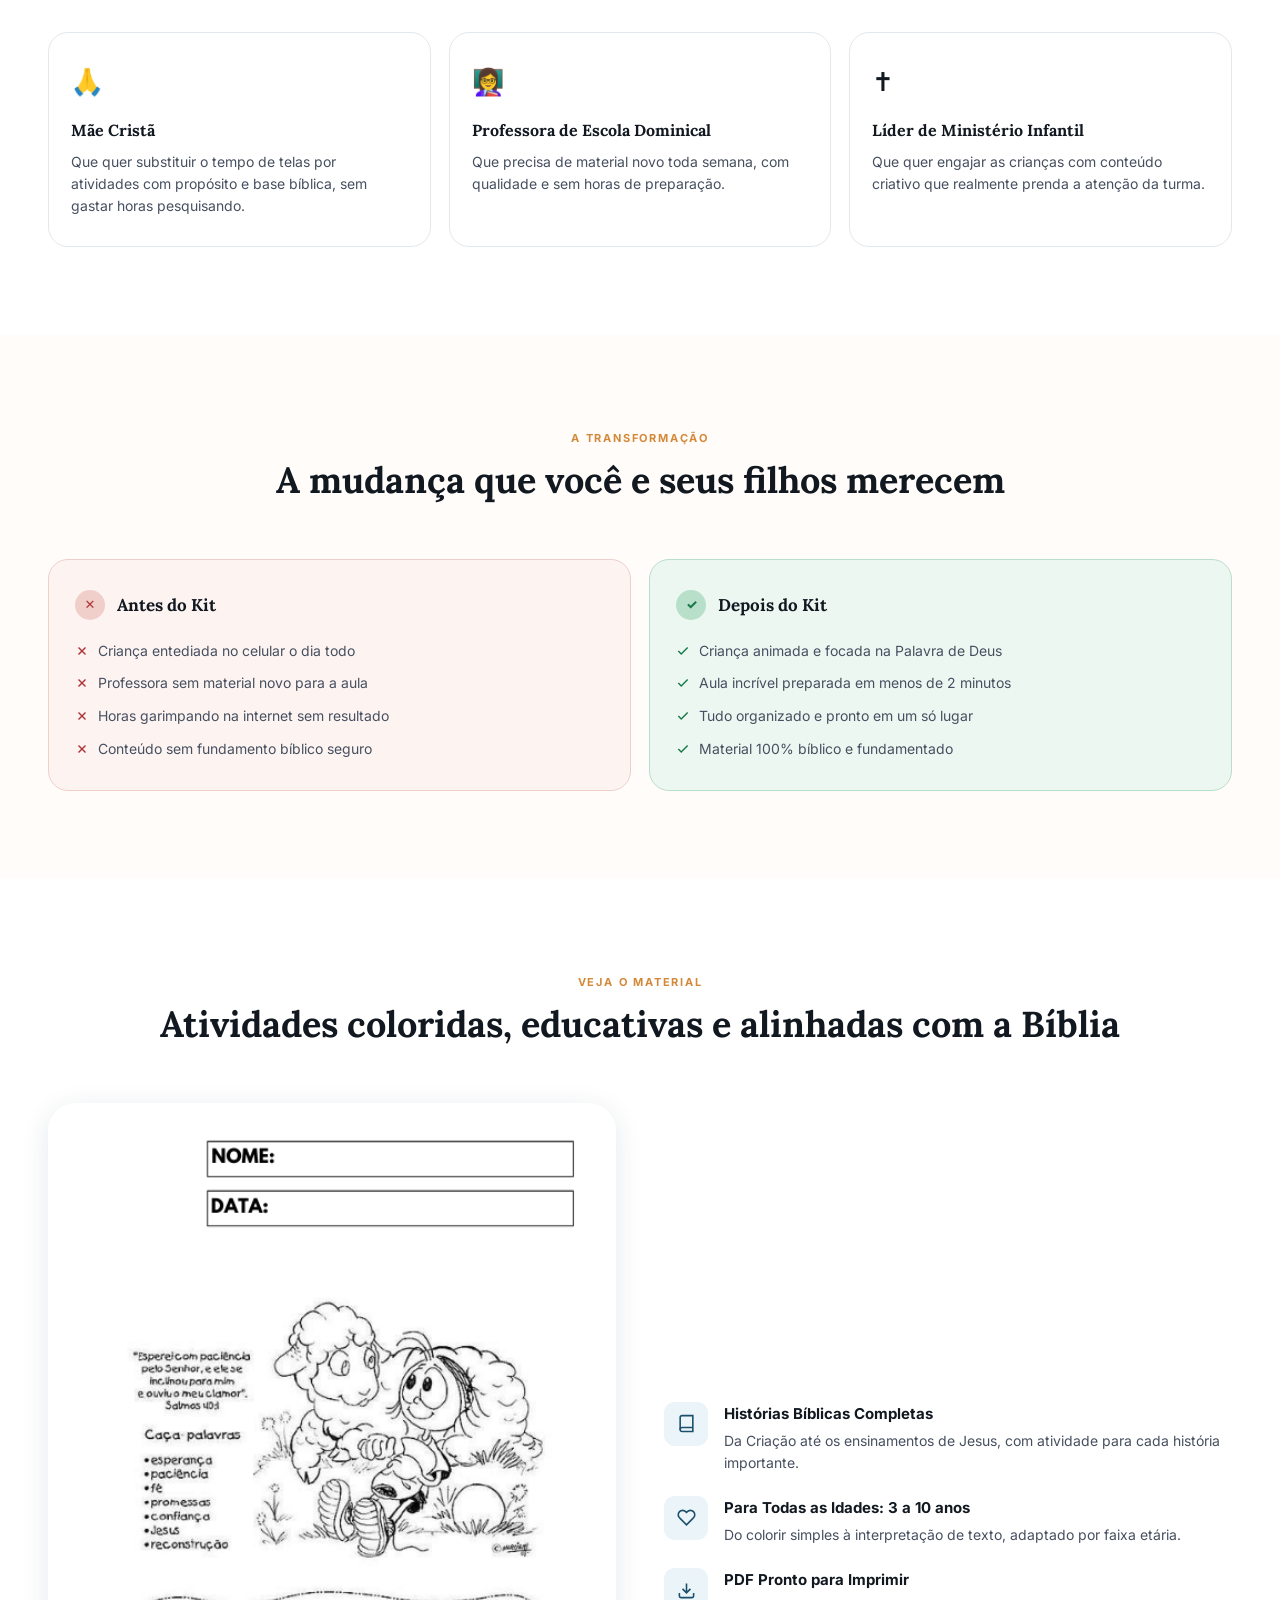
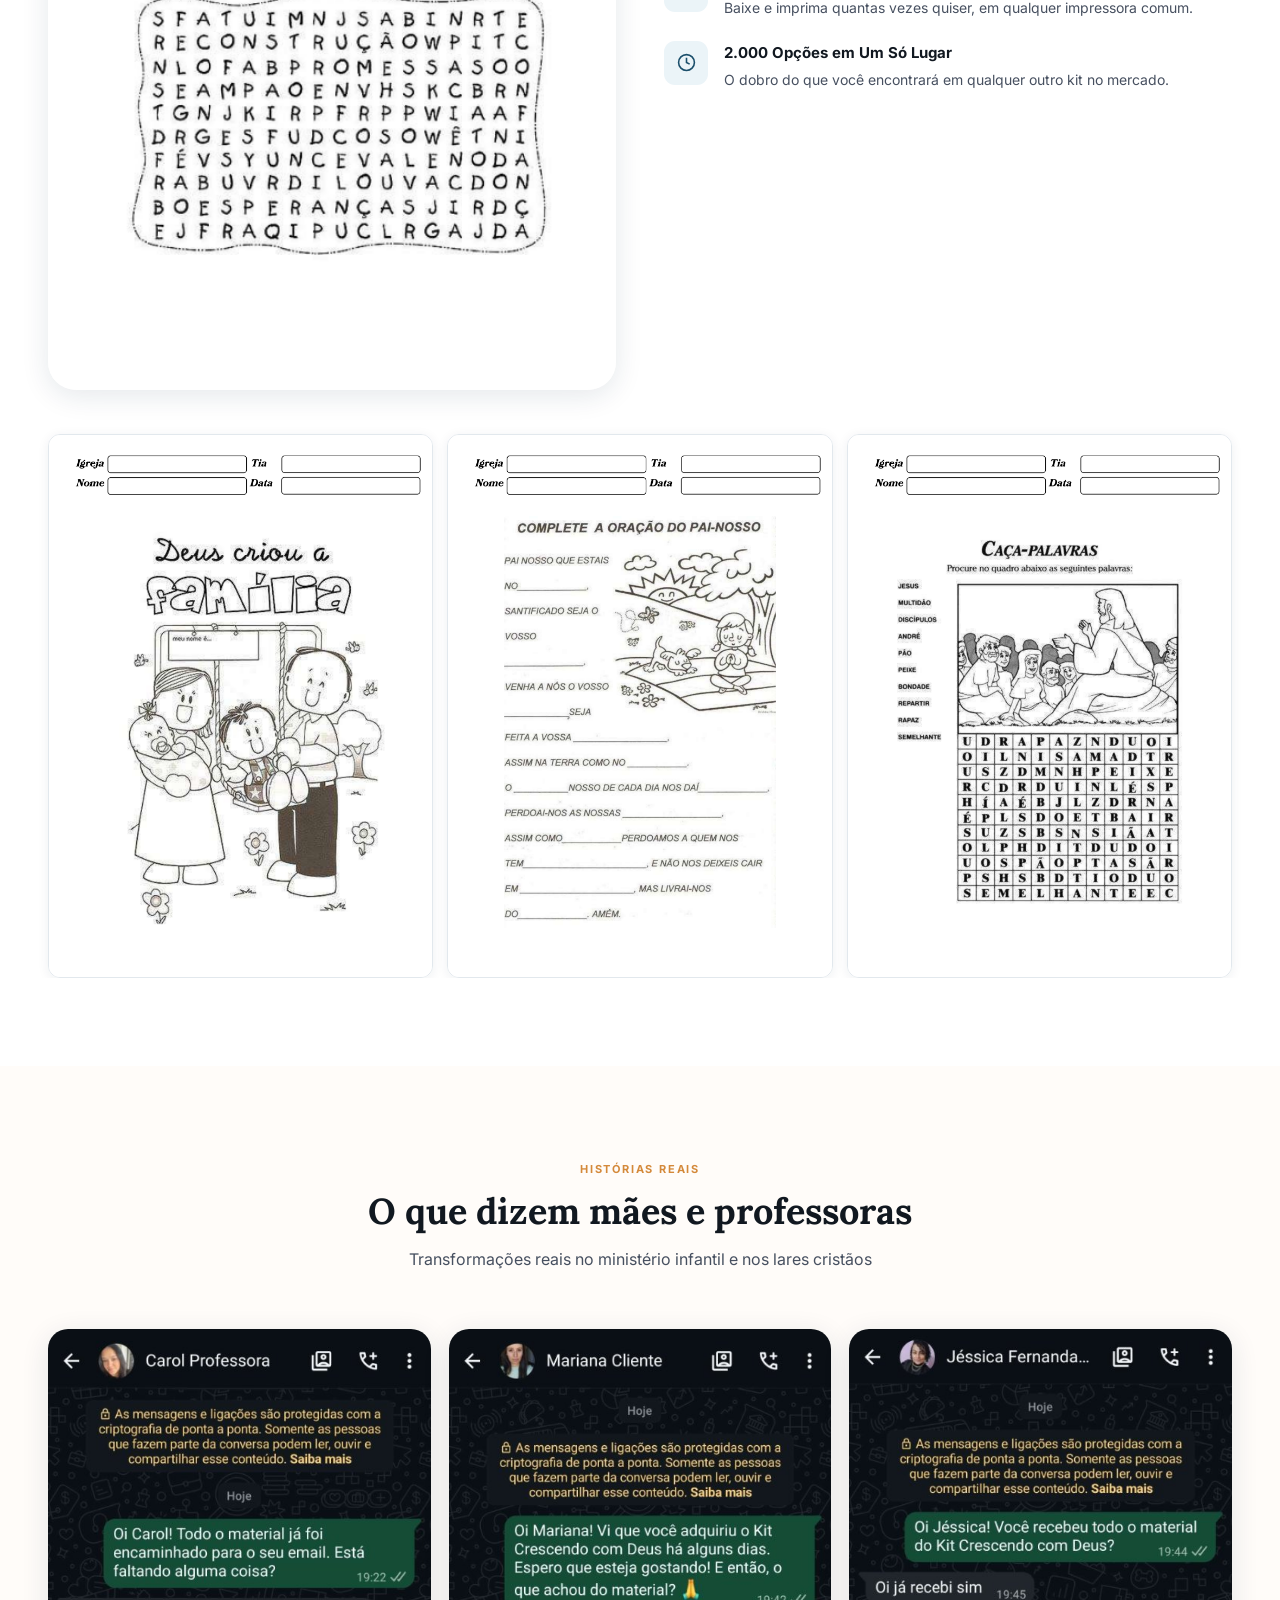
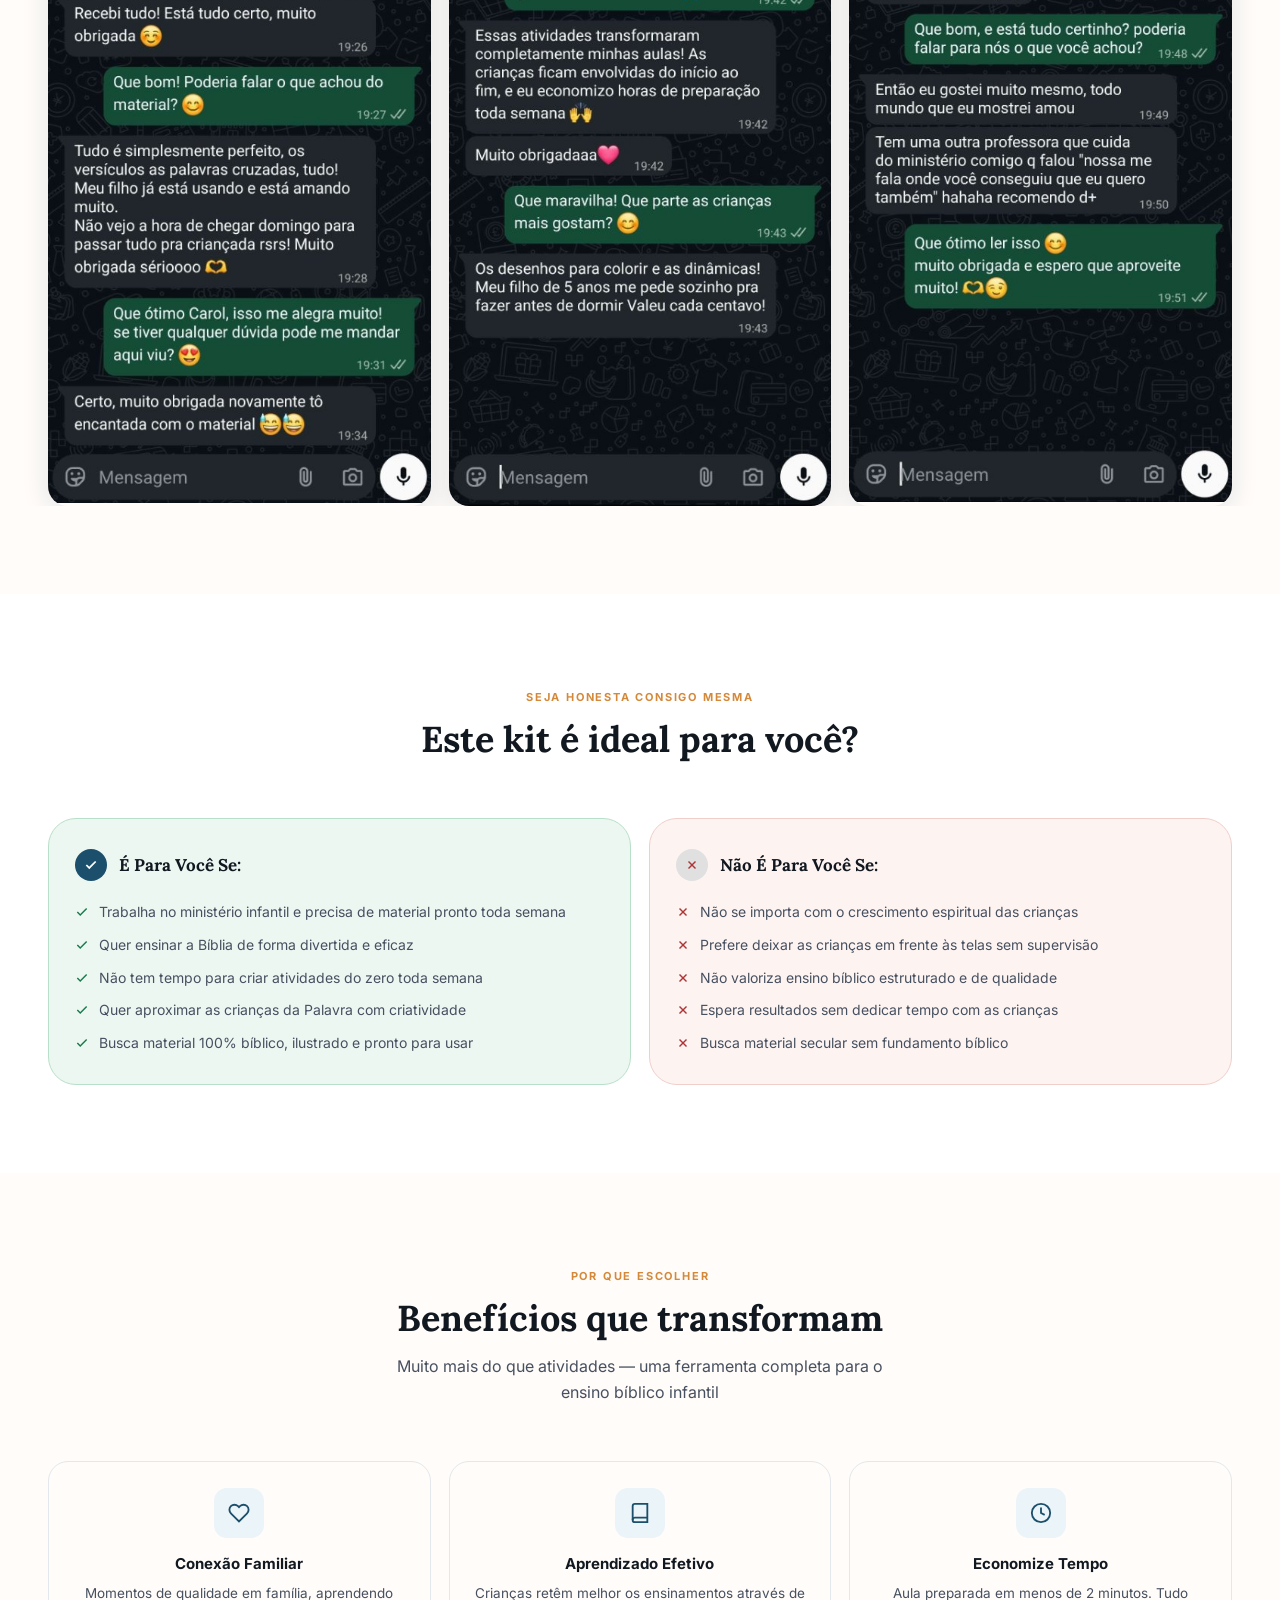
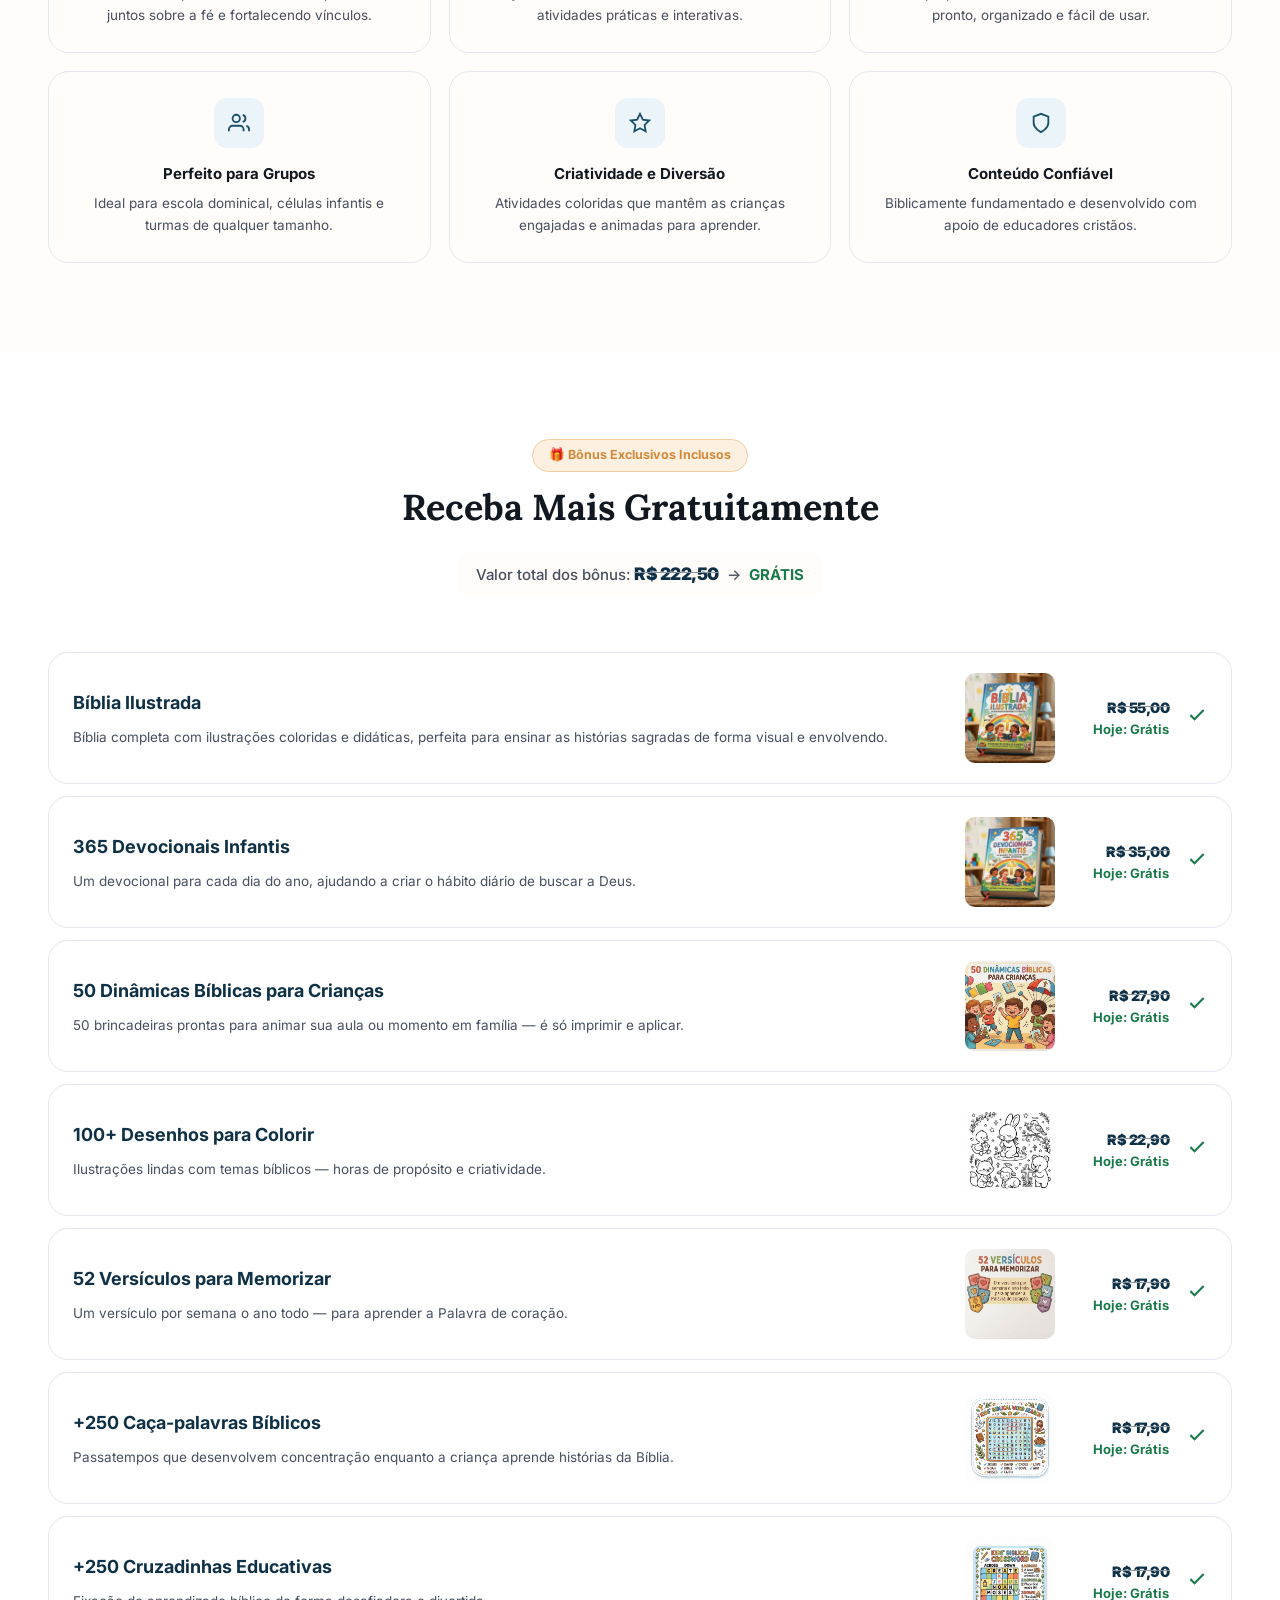
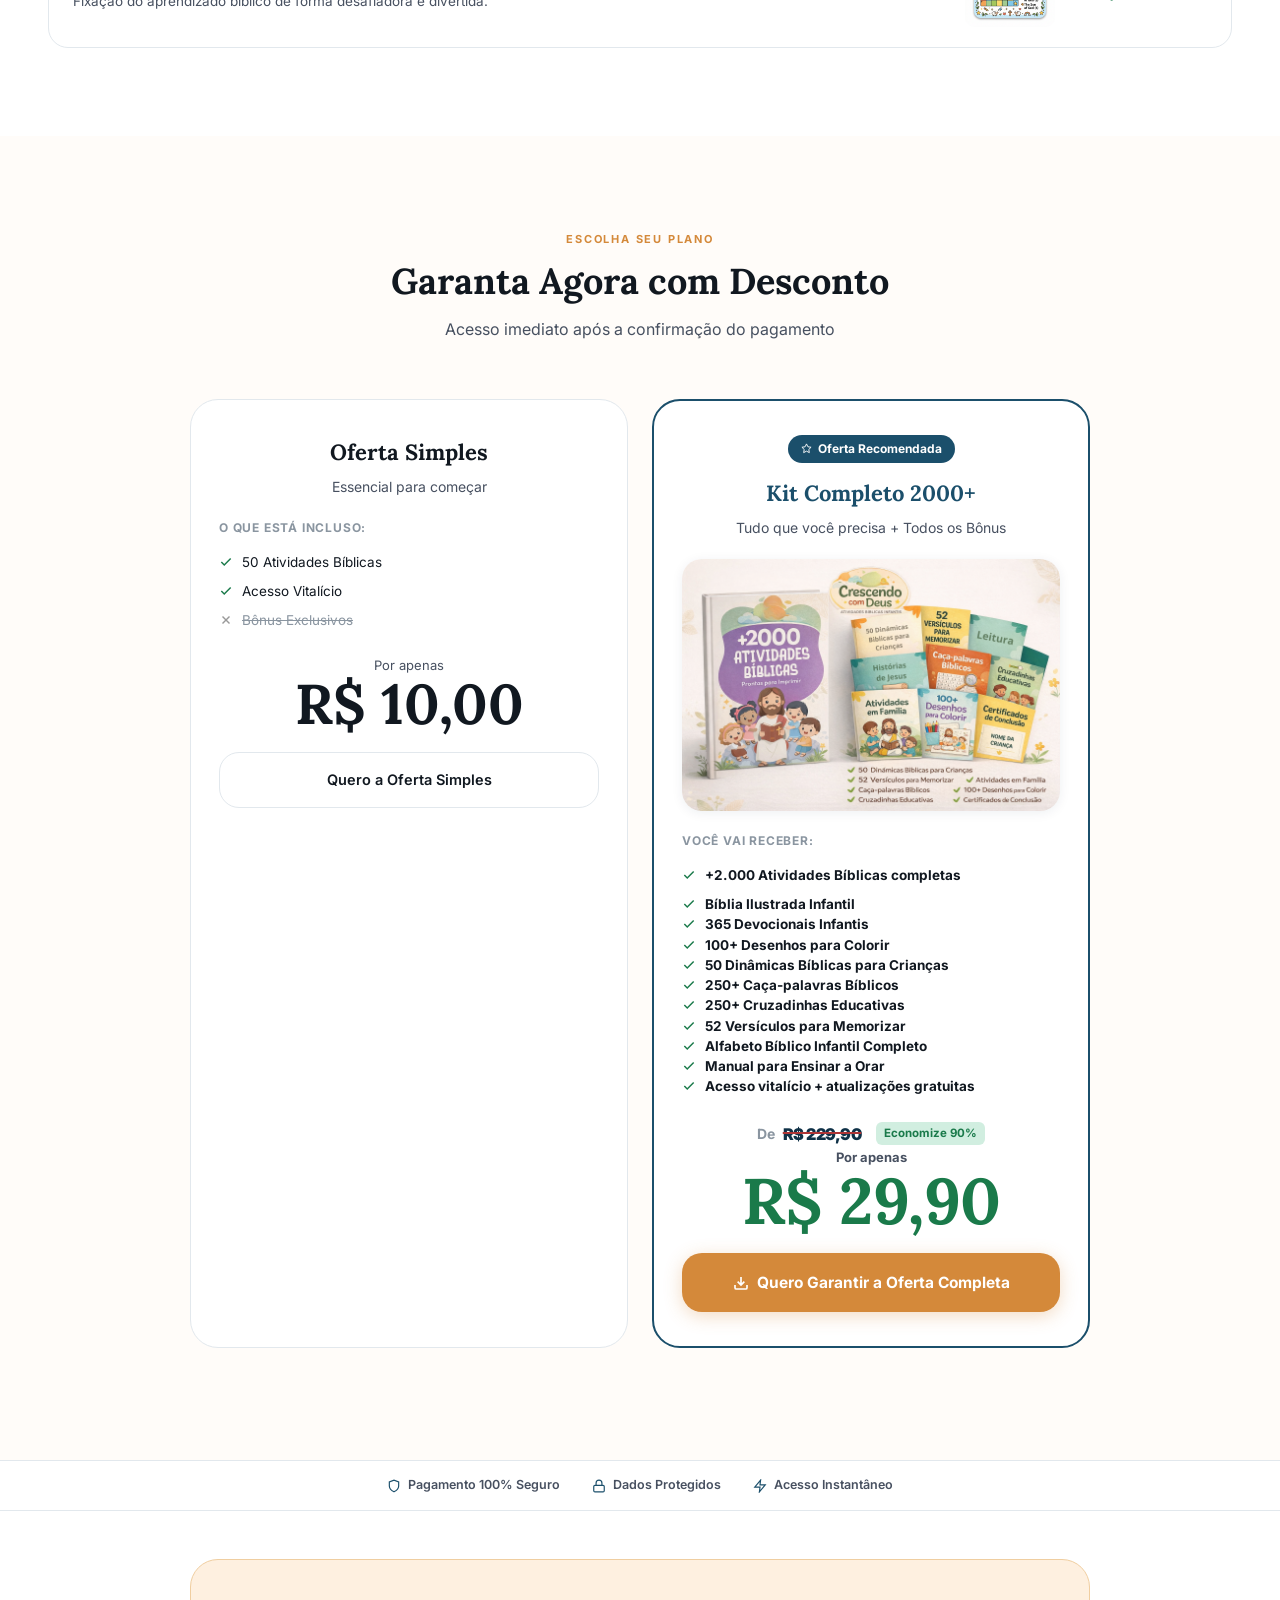
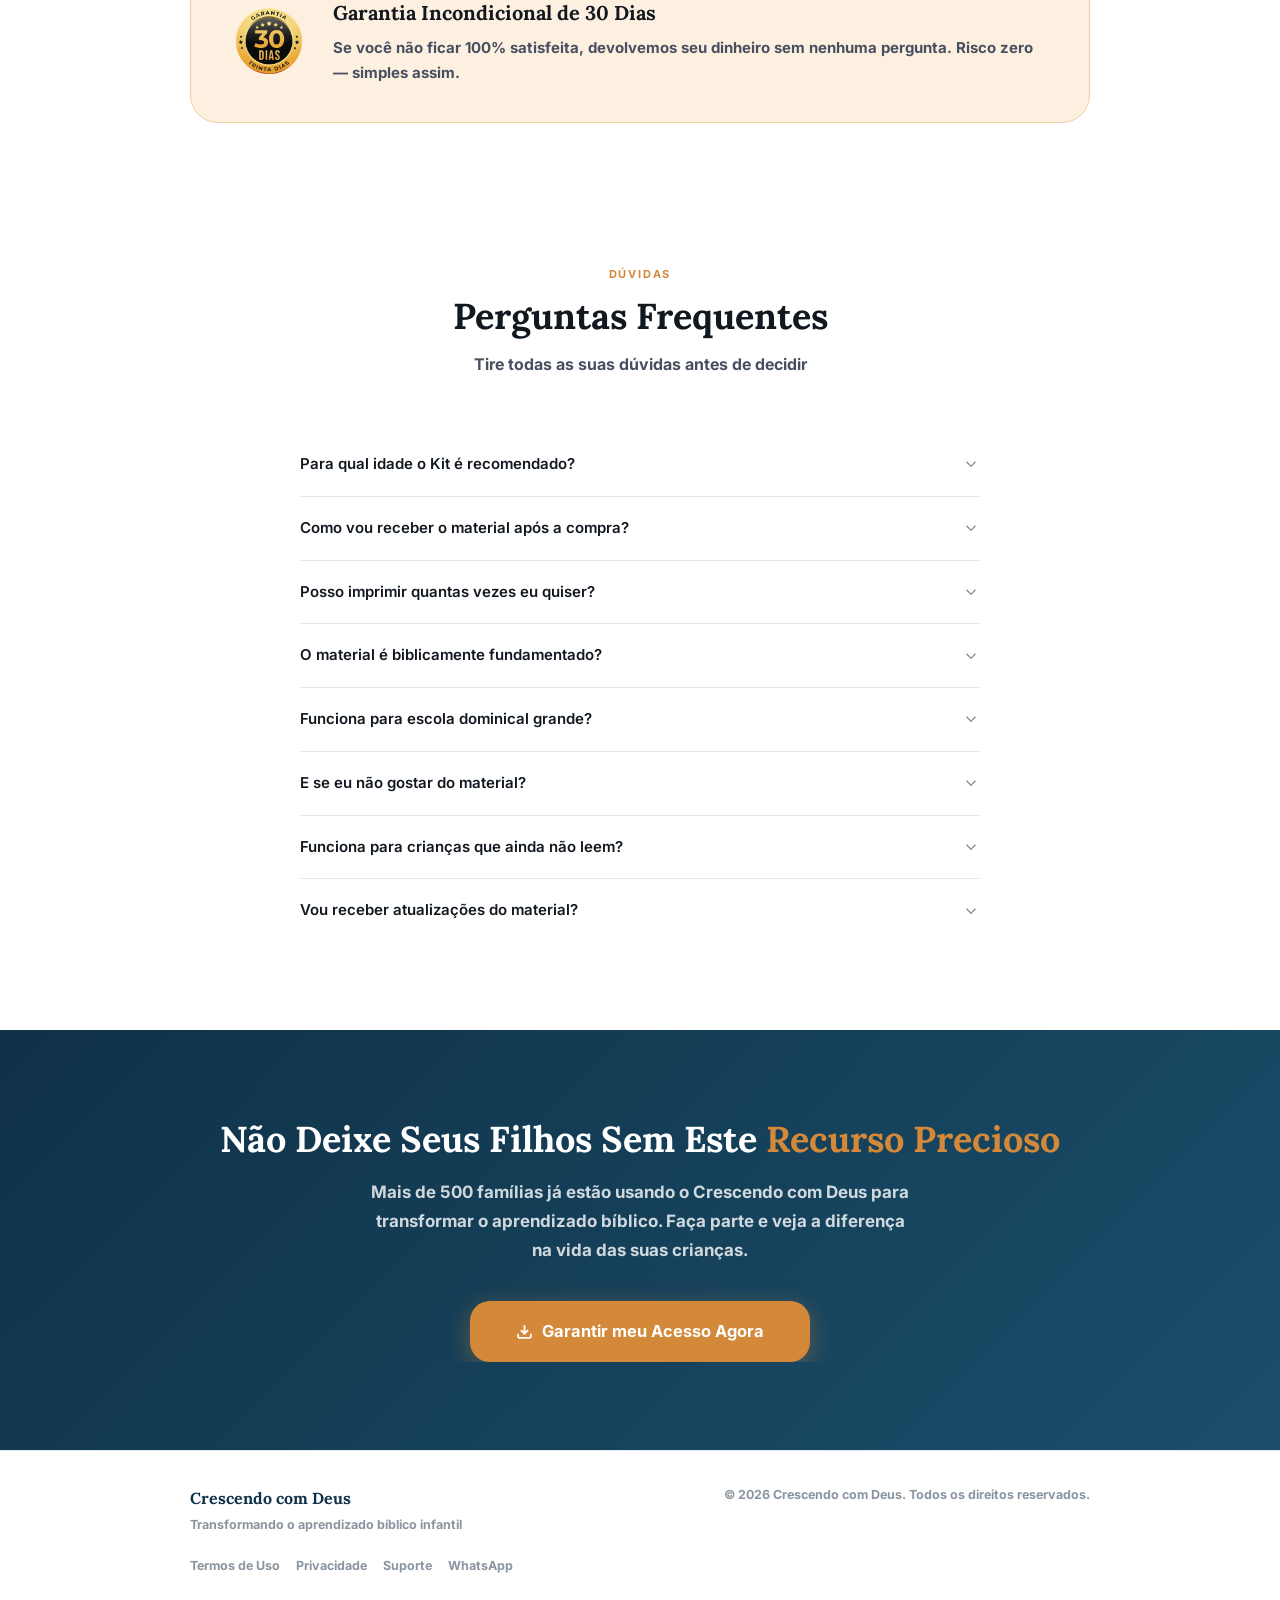
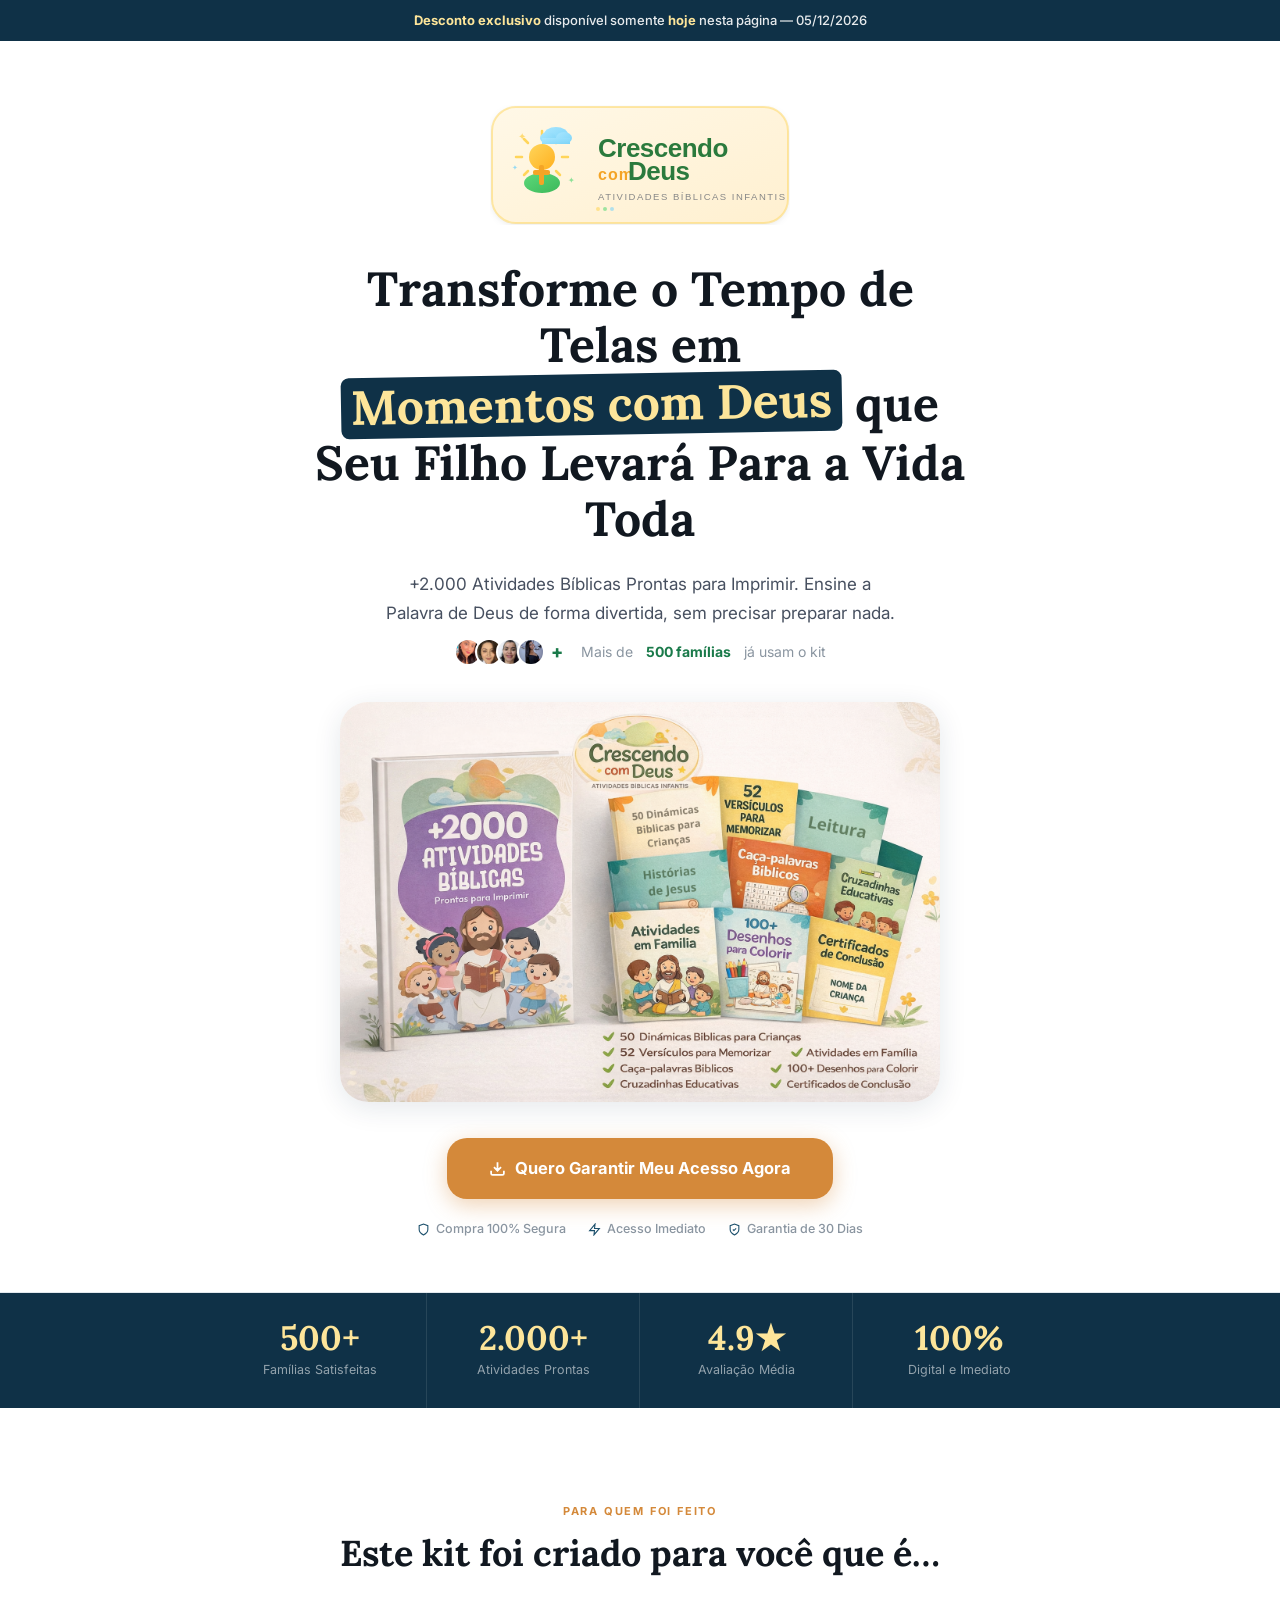
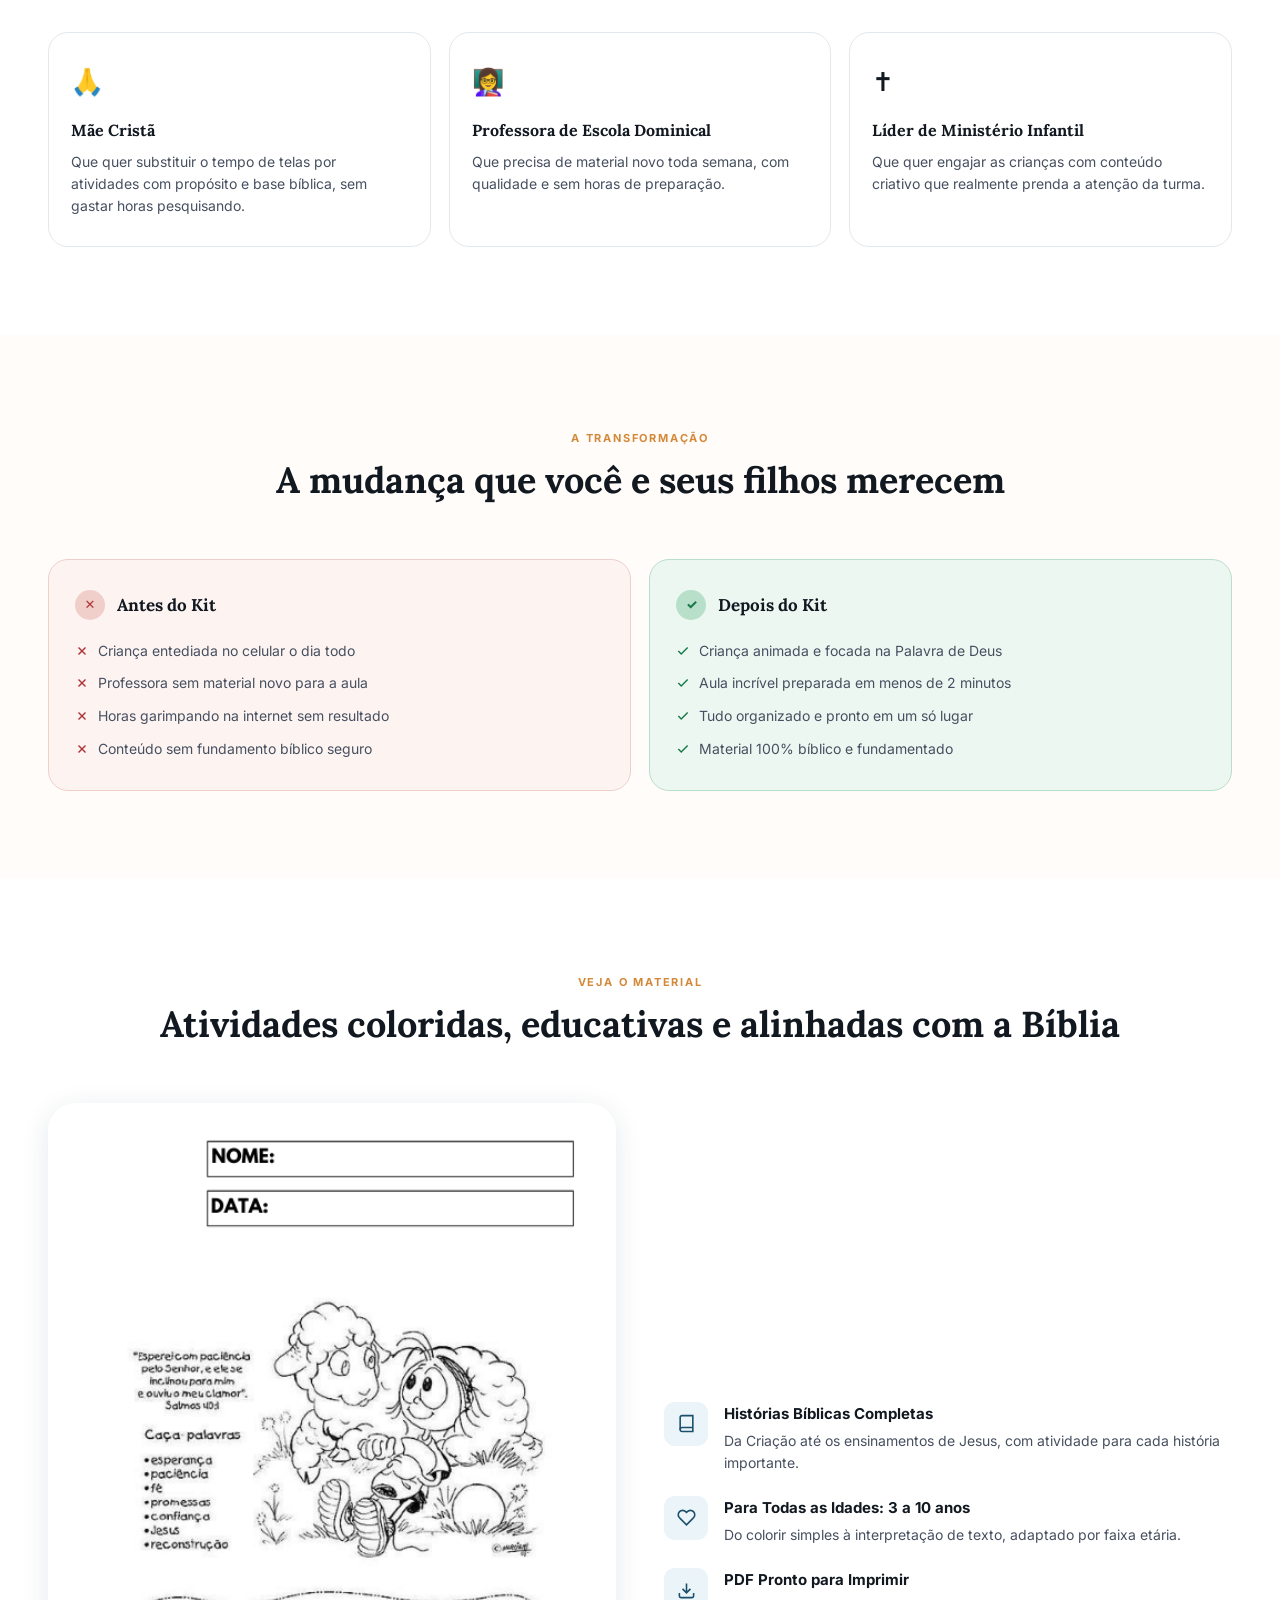
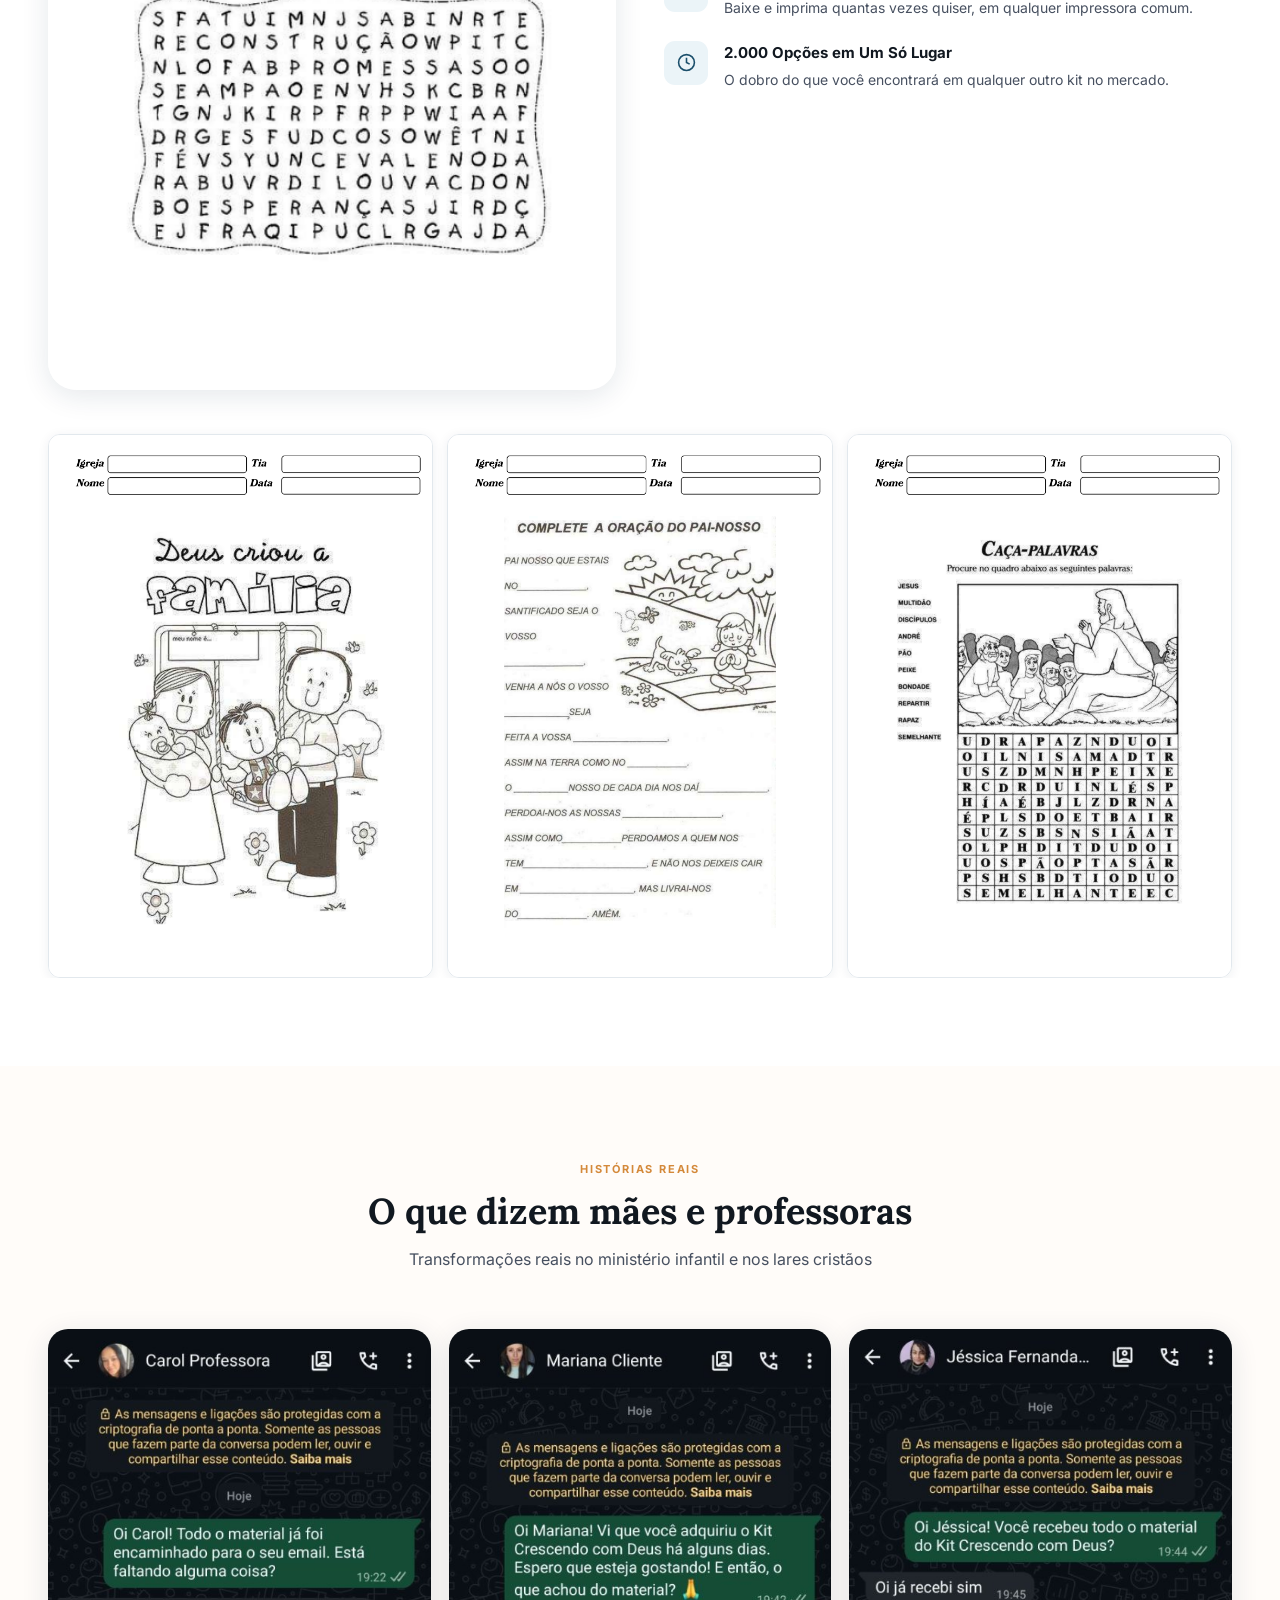
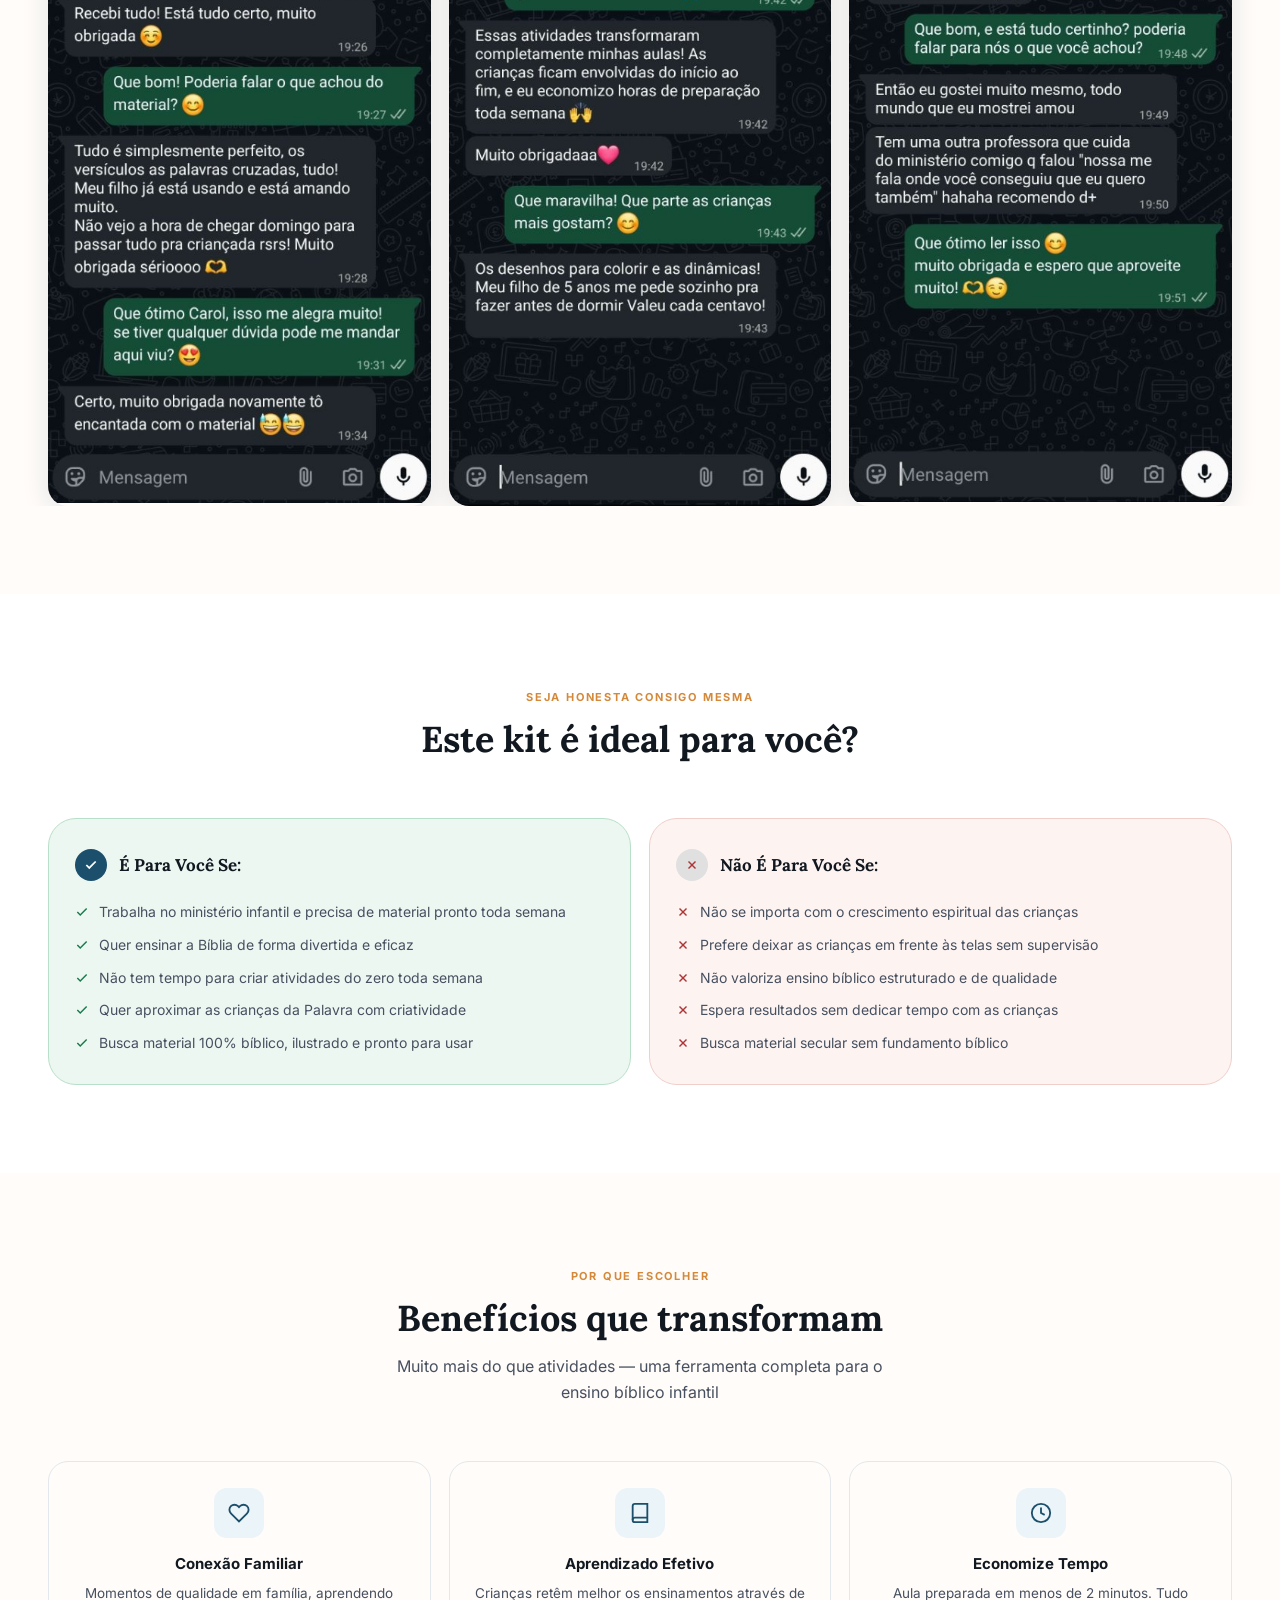
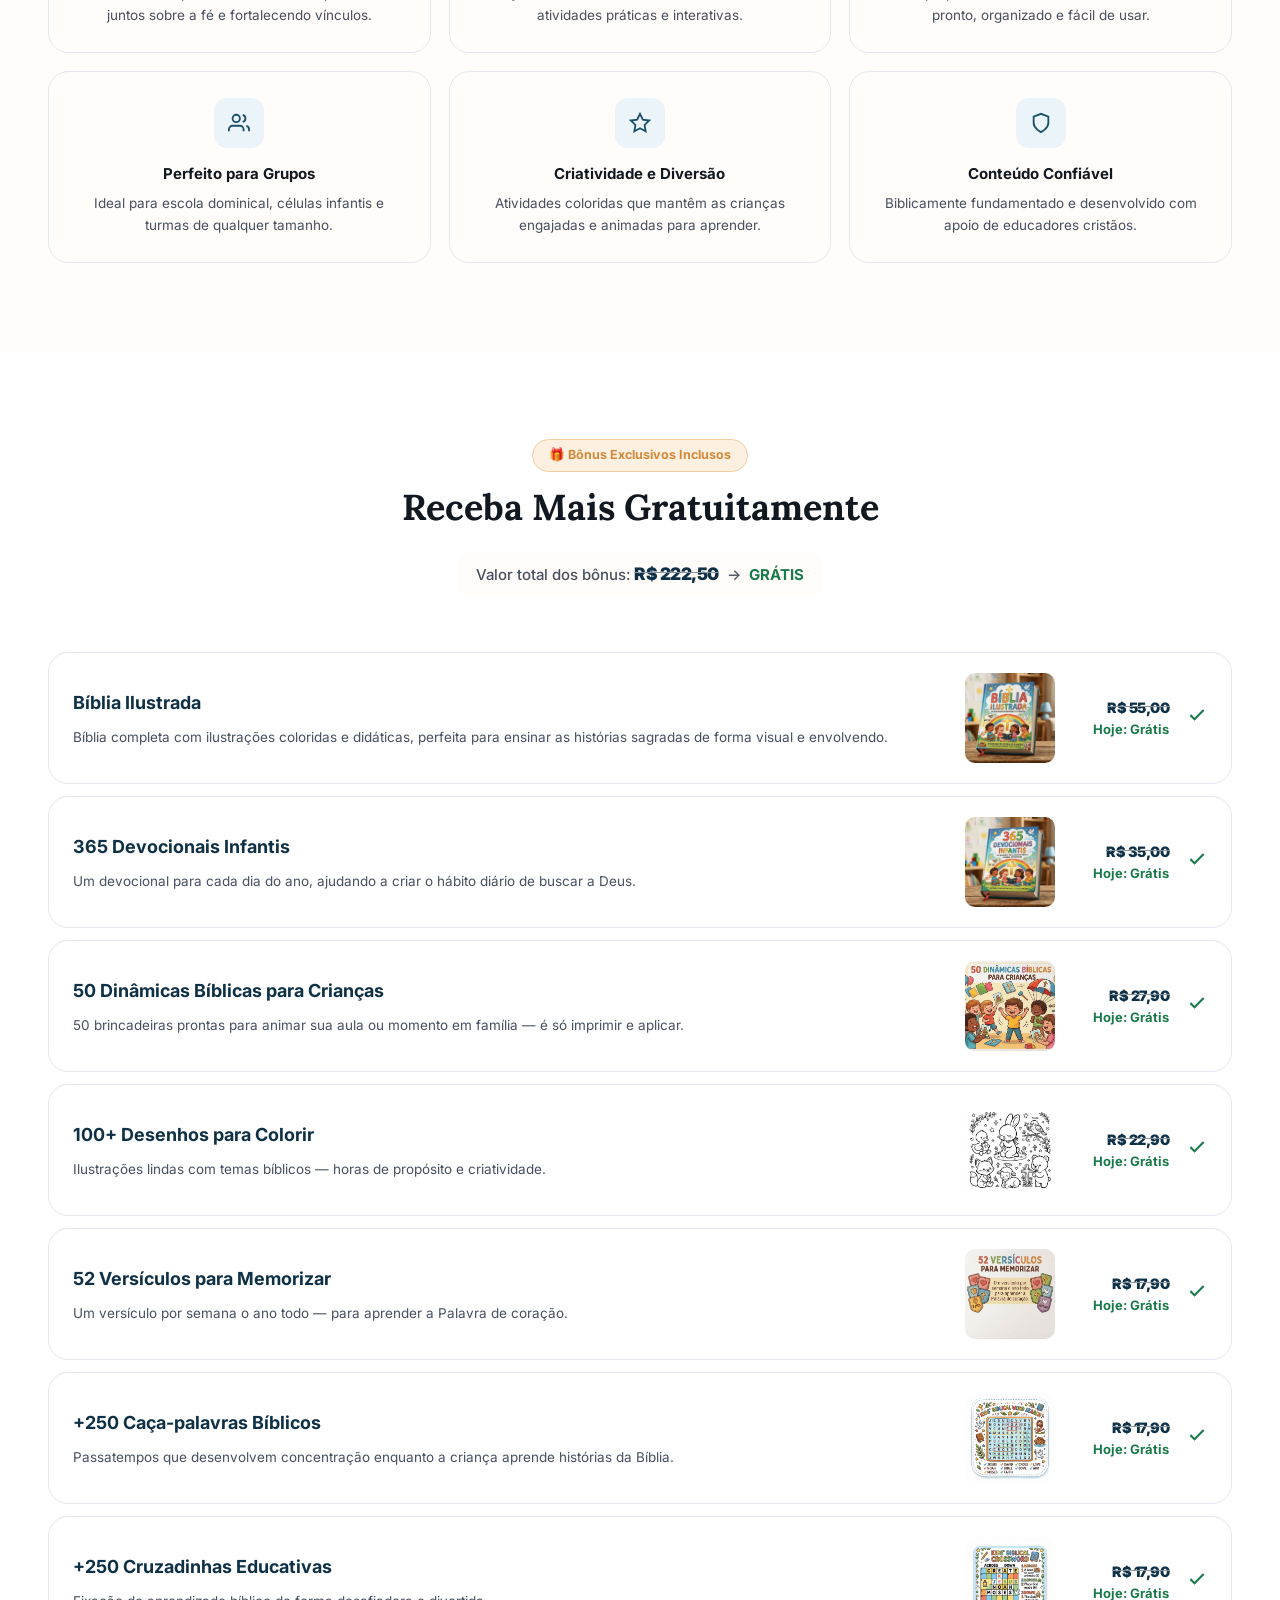
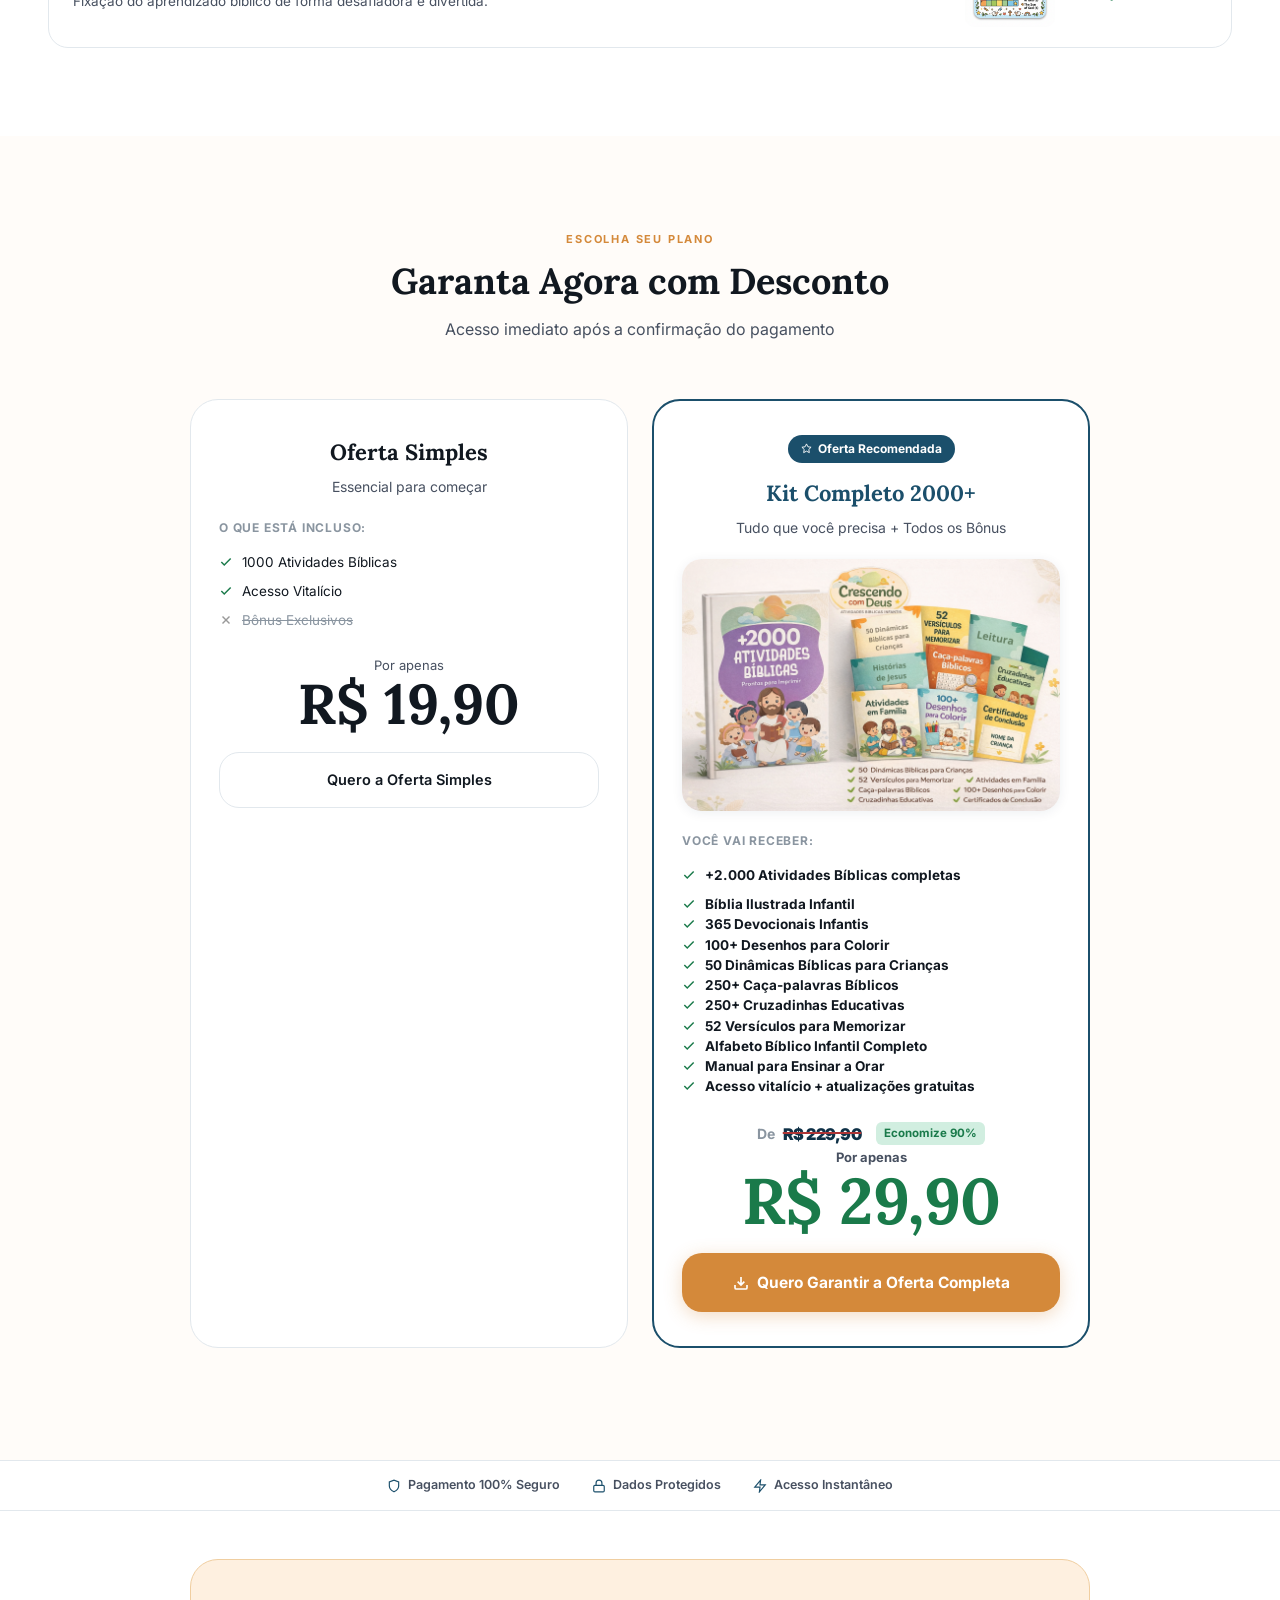
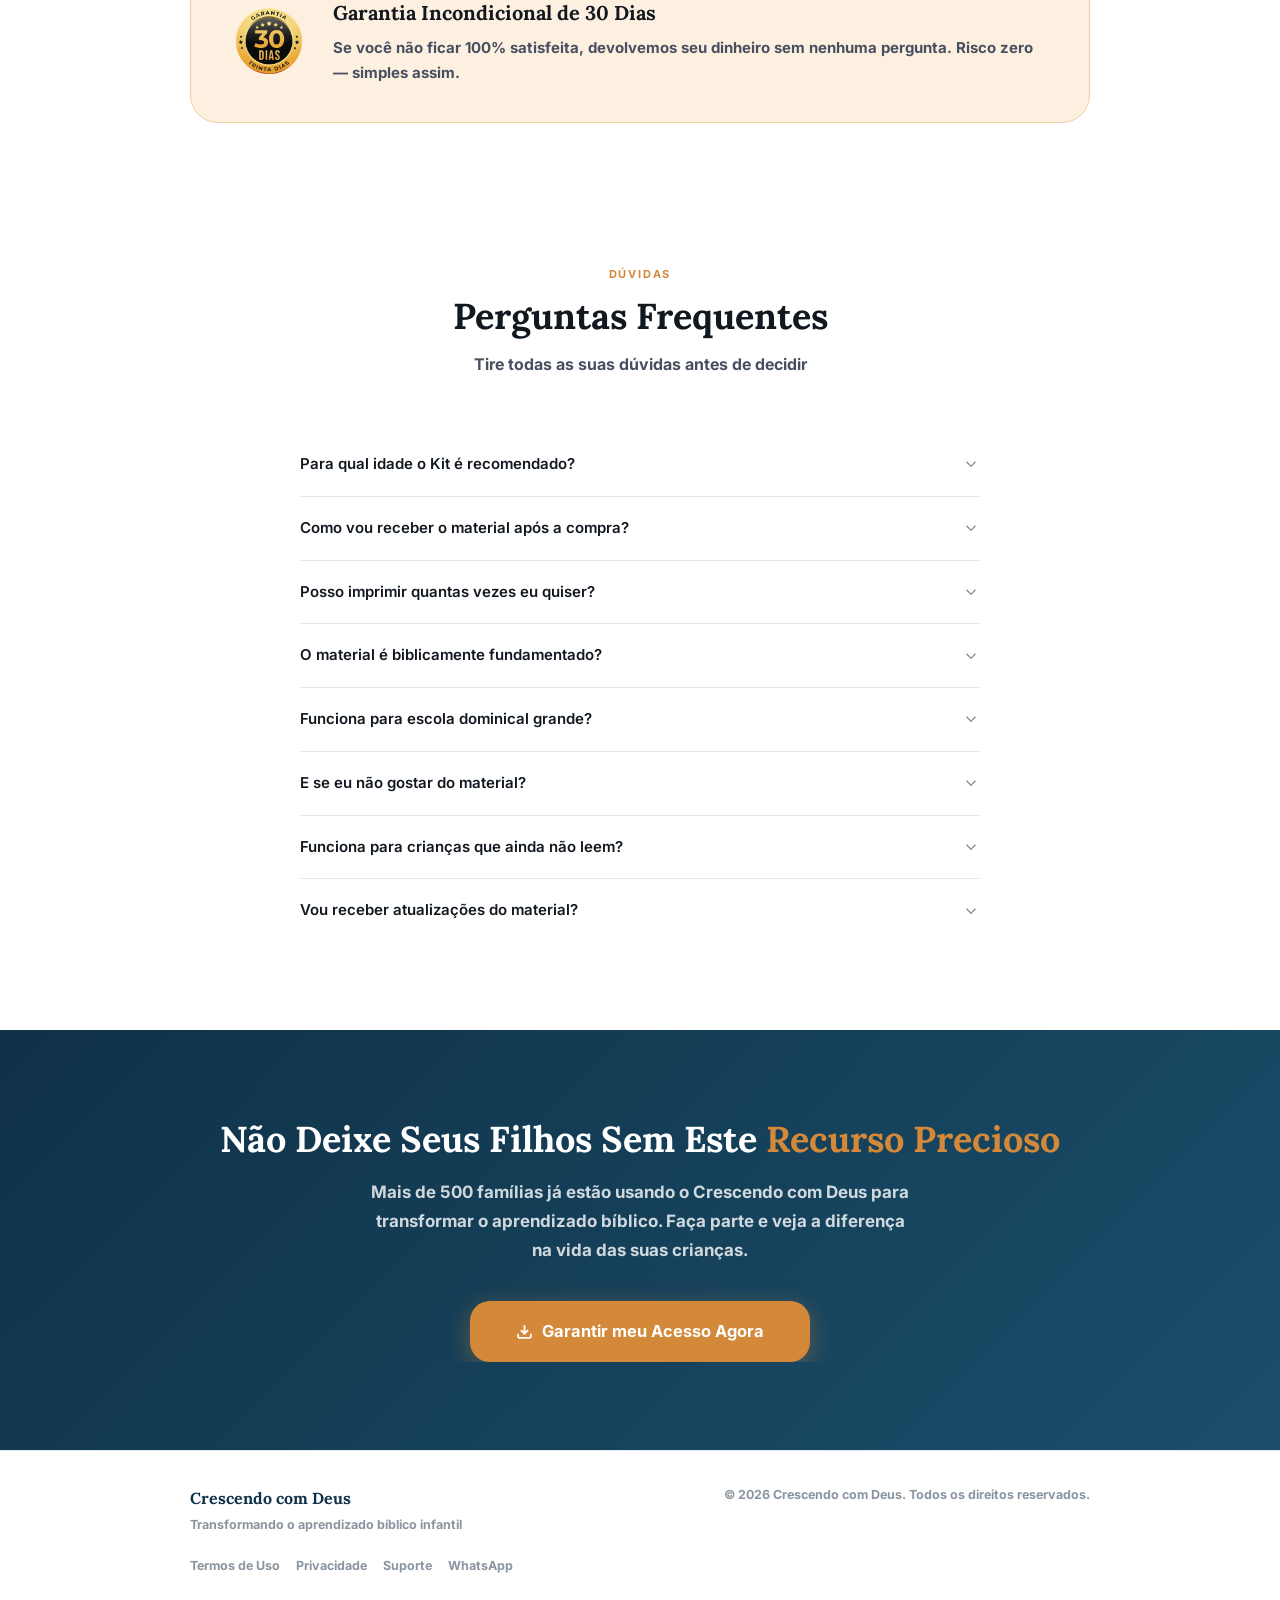
